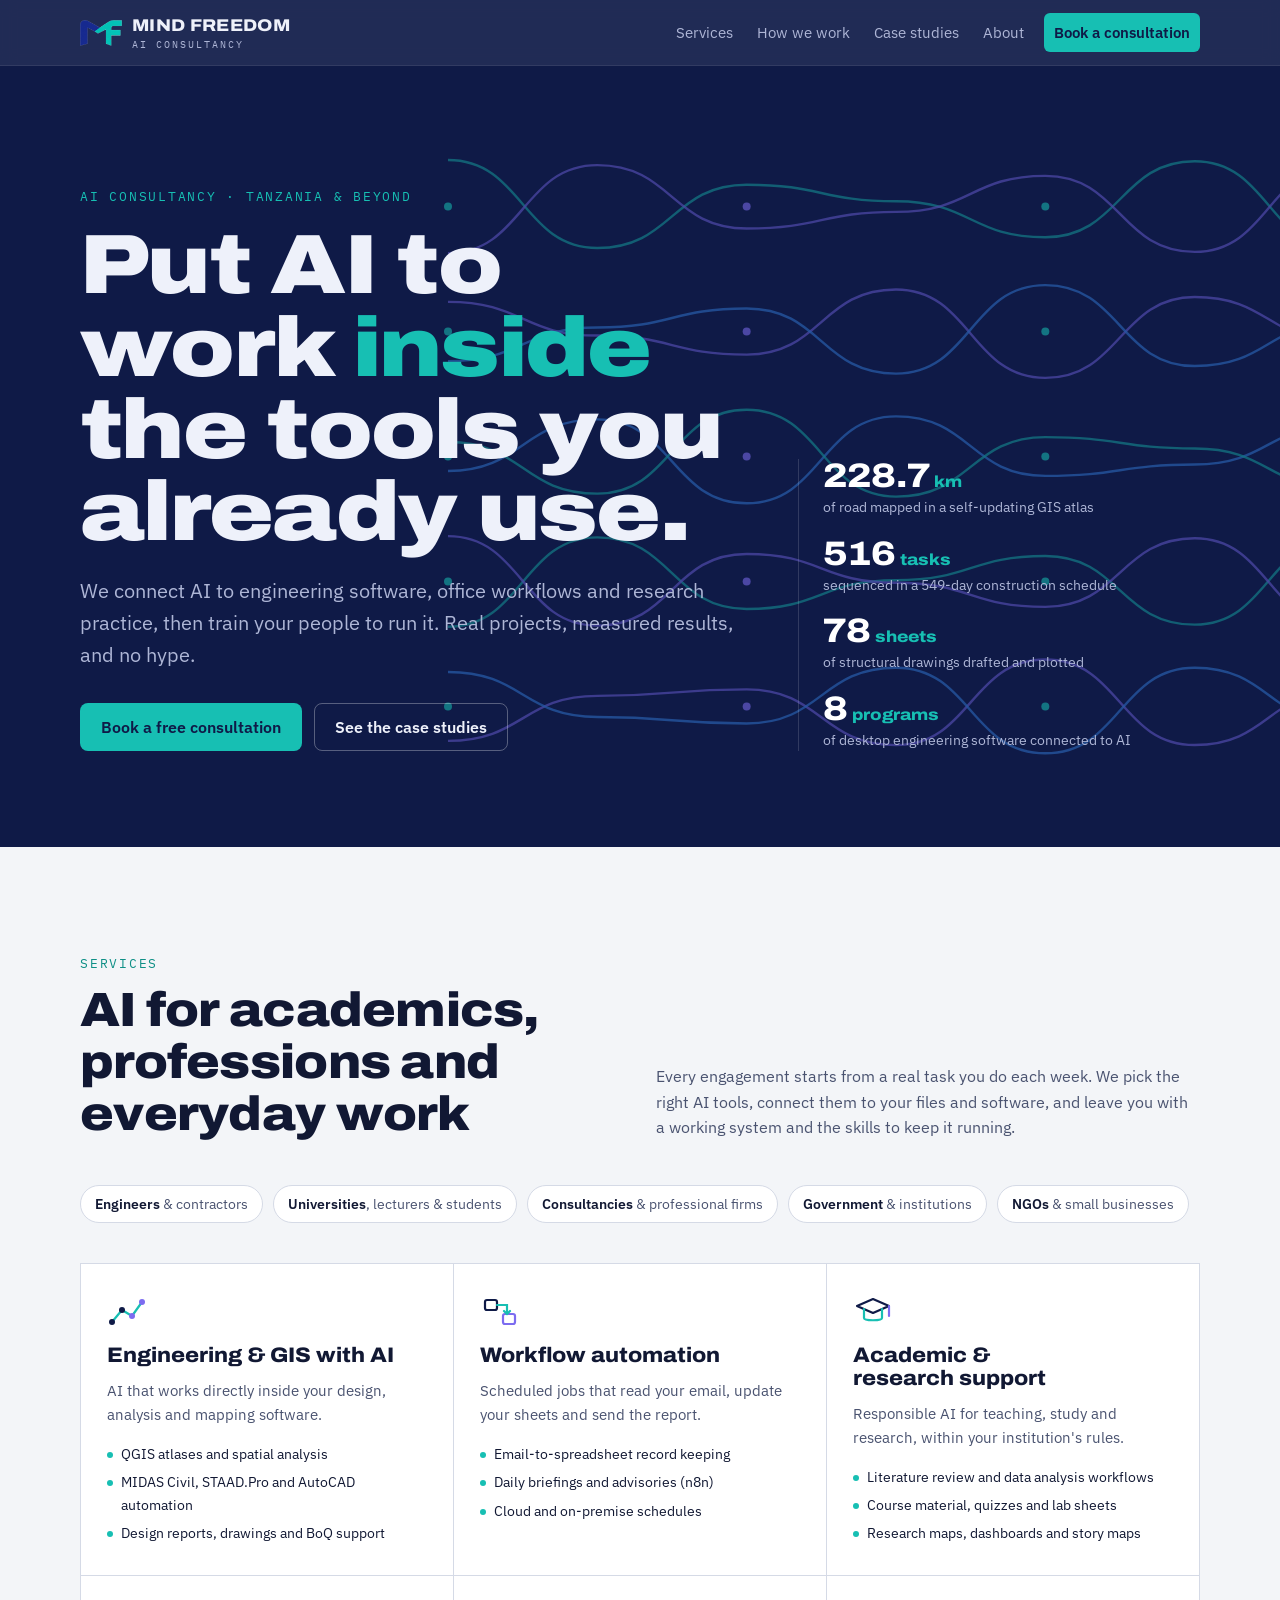
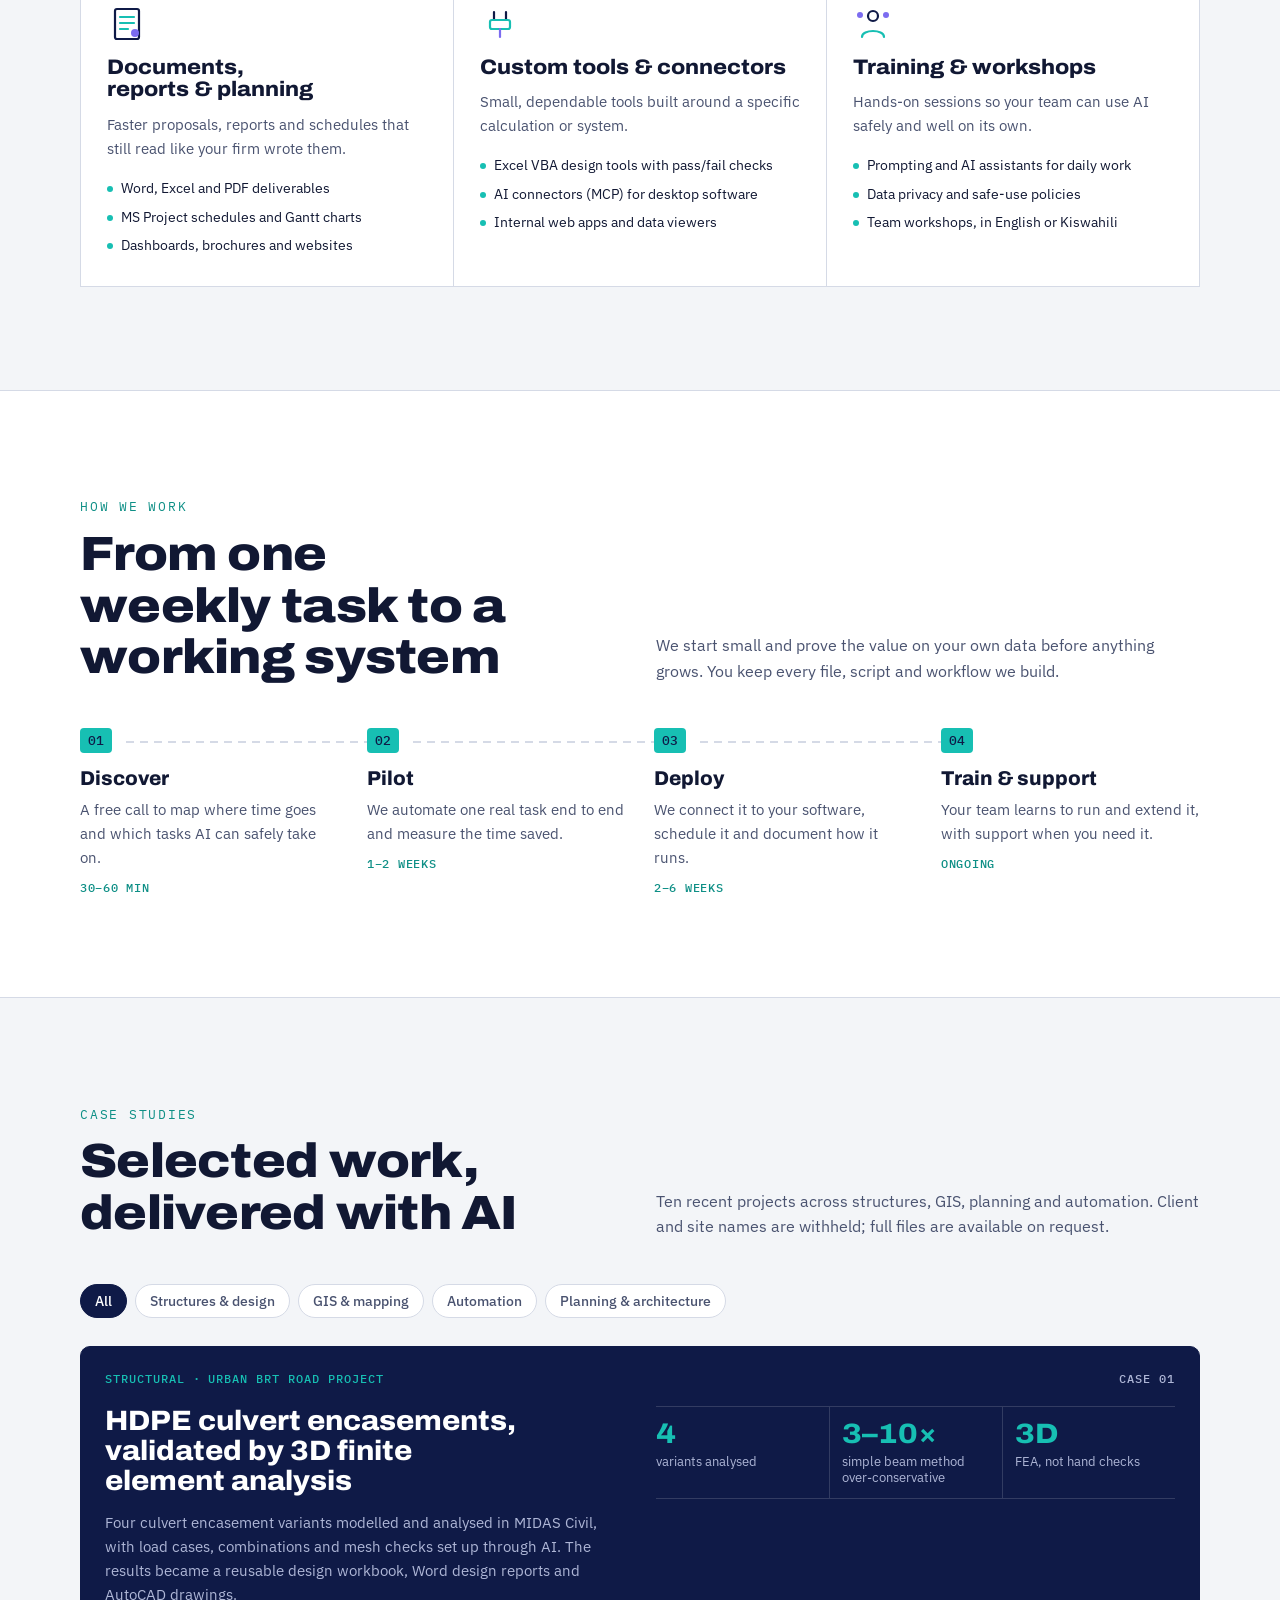
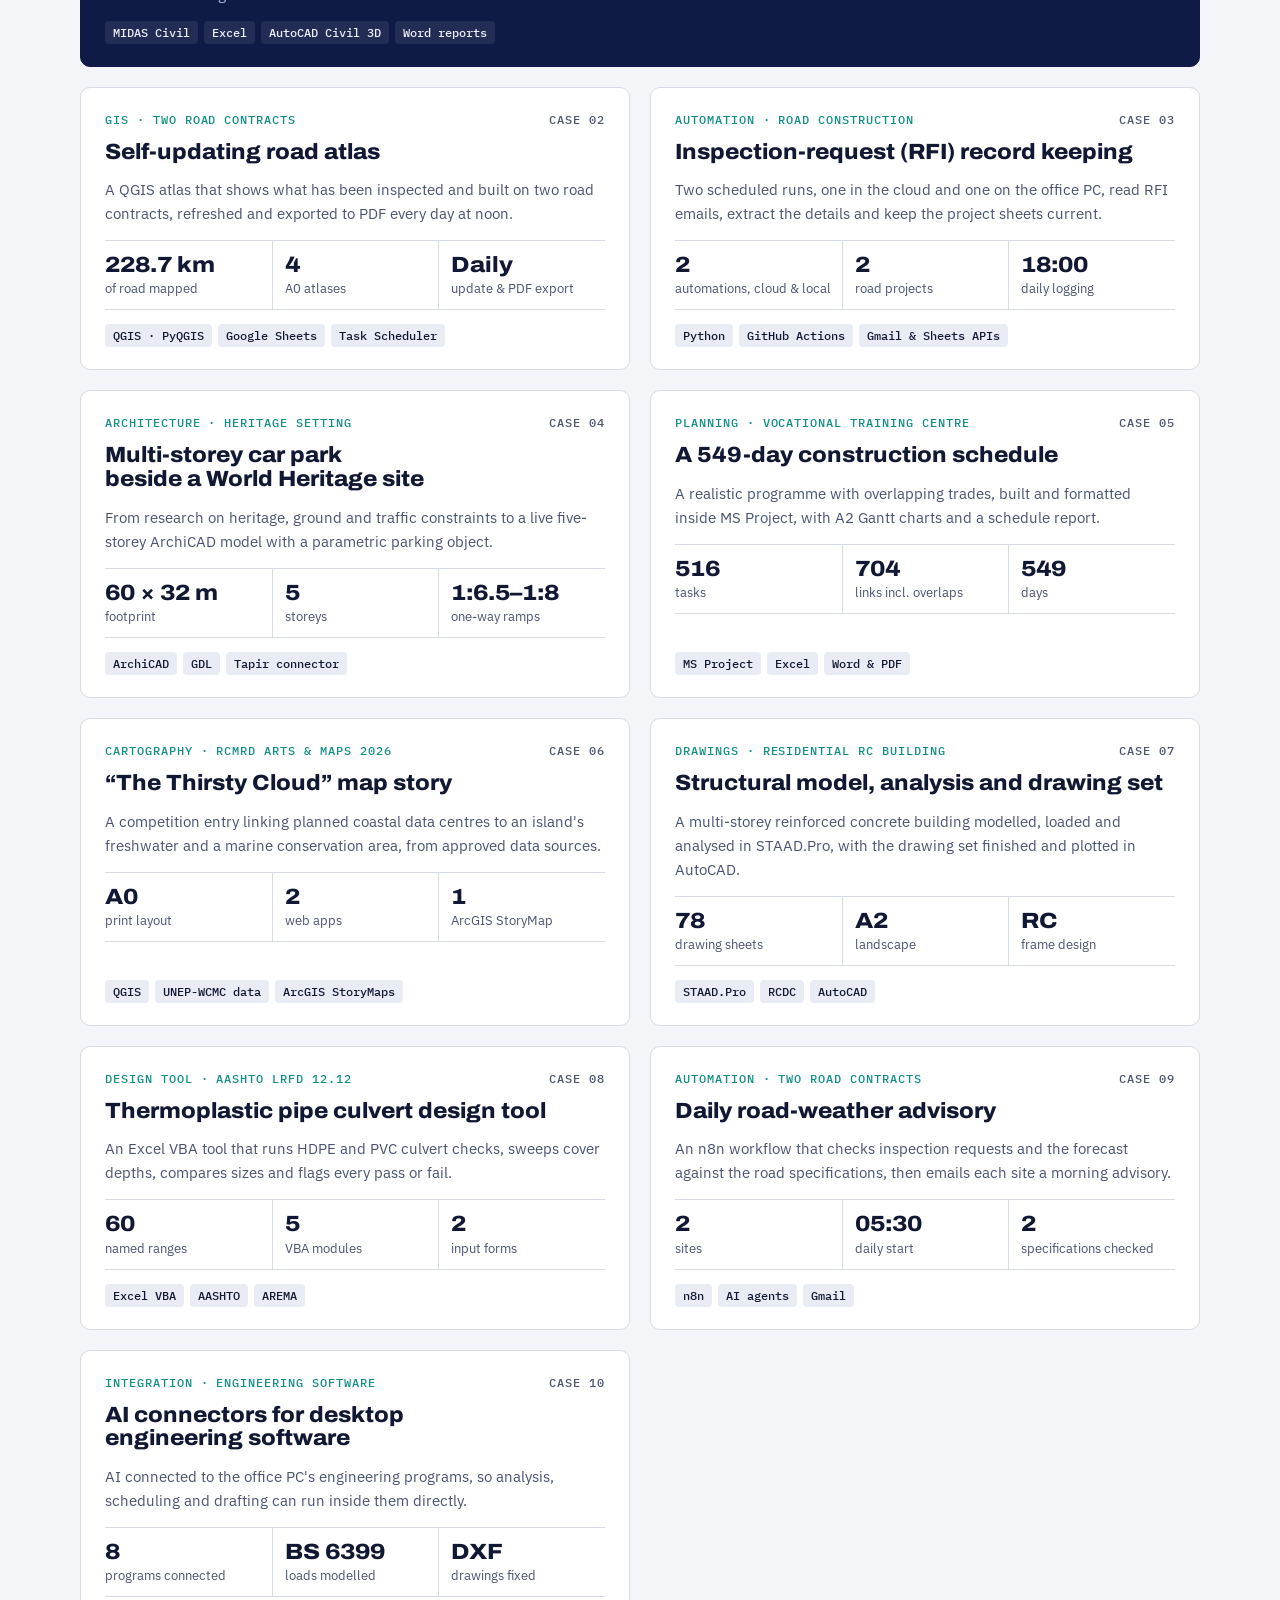
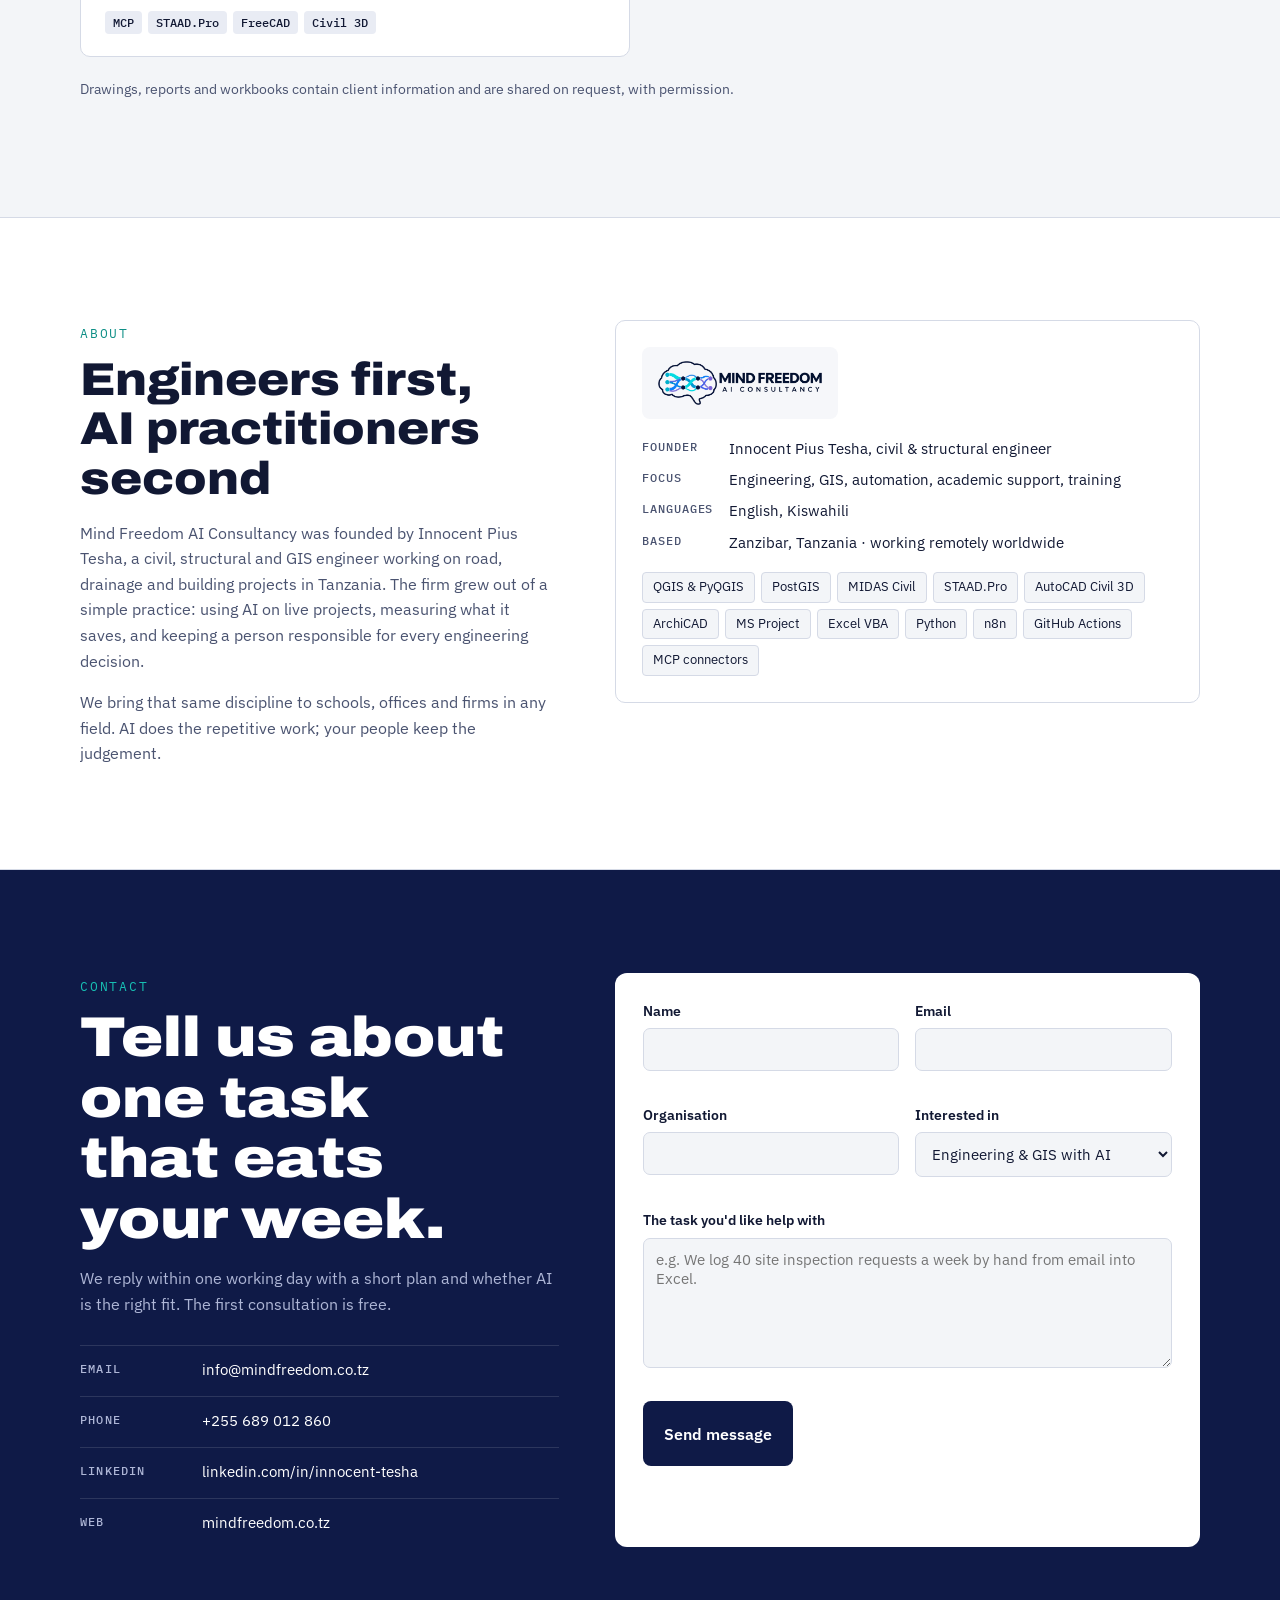
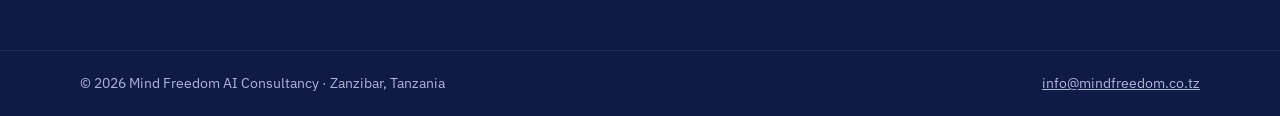
==== index.html @ fa0e1ce9 "Launch mindfreedom.co.tz website" ====
<!doctype html>
<html lang="en">
<head>
<meta charset="utf-8">
<meta name="viewport" content="width=device-width, initial-scale=1, viewport-fit=cover">
<title>Mind Freedom AI Consultancy | AI for engineering, research and everyday work</title>
<meta name="description" content="Mind Freedom AI Consultancy puts AI to work inside engineering software, office workflows and research practice, then trains your team to run it. Based in Zanzibar, Tanzania.">
<link rel="canonical" href="https://mindfreedom.co.tz/">
<meta property="og:type" content="website">
<meta property="og:title" content="Mind Freedom AI Consultancy">
<meta property="og:description" content="AI for engineering, GIS, automation, academic support and training.">
<meta property="og:url" content="https://mindfreedom.co.tz/">
<meta property="og:image" content="https://mindfreedom.co.tz/assets/mf_logo_brain.png">
<meta name="theme-color" content="#0F1A47">
<link rel="icon" type="image/png" sizes="32x32" href="assets/favicon-32.png">
<link rel="icon" type="image/png" sizes="64x64" href="assets/favicon.png">
<link rel="apple-touch-icon" href="assets/apple-touch-icon.png">
<script type="application/ld+json">{"@context":"https://schema.org","@type":"ProfessionalService","name":"Mind Freedom AI Consultancy","url":"https://mindfreedom.co.tz","email":"info@mindfreedom.co.tz","telephone":"+255689012860","logo":"https://mindfreedom.co.tz/assets/mf_logo_brain.png","address":{"@type":"PostalAddress","addressLocality":"Zanzibar","addressCountry":"TZ"},"founder":{"@type":"Person","name":"Innocent Pius Tesha"}}</script>

<link rel="preconnect" href="https://fonts.googleapis.com">
<link rel="preconnect" href="https://fonts.gstatic.com" crossorigin>
<link rel="stylesheet" href="https://fonts.googleapis.com/css2?family=Archivo:wdth,wght@100..125,500..900&family=IBM+Plex+Mono:wght@400;500&family=IBM+Plex+Sans:wght@400;500;600&display=swap">
<style>
/* Layout: navy "signal" hero band with a live node-network, then a light working page in a 12-col rhythm; case files read like engineering sheets. */
:root{
  --ink:#0F1A47;        /* logo navy */
  --teal:#17BFB3;       /* logo teal */
  --violet:#7C6CF0;     /* logo violet */
  --bg:#F3F5F8;
  --surface:#FFFFFF;
  --fg:#111833;
  --muted:#4A5370;
  --line:#D5DAE6;
  --chip:#E9ECF4;
  --accent:#0E8F86;     /* teal deep enough for text on light */
  --band:#0F1A47;       /* hero / footer band, same in both themes */
  --band-fg:#EEF1FA;
  --band-muted:#AEB6D6;
  --display:'Archivo',"Arial Narrow",system-ui,sans-serif;
  --body:'IBM Plex Sans',system-ui,-apple-system,"Segoe UI",sans-serif;
  --mono:'IBM Plex Mono',ui-monospace,Consolas,monospace;
  --maxw:1160px;
}
@media (prefers-color-scheme:dark){:root:not([data-theme="light"]){
  --bg:#0A1030;--surface:#121A42;--fg:#E8ECF8;--muted:#A3ABCB;--line:#26305E;--chip:#1B2452;--accent:#3FD6CA;--band:#060B24;color-scheme:dark}}
:root[data-theme="dark"]{--bg:#0A1030;--surface:#121A42;--fg:#E8ECF8;--muted:#A3ABCB;--line:#26305E;--chip:#1B2452;--accent:#3FD6CA;--band:#060B24;color-scheme:dark}

*{box-sizing:border-box}
html{scroll-behavior:smooth}
@media (prefers-reduced-motion:reduce){html{scroll-behavior:auto}}
body{margin:0;background:var(--bg);color:var(--fg);font:16px/1.6 var(--body);-webkit-font-smoothing:antialiased}
a{color:var(--accent)}
a:focus-visible,button:focus-visible,input:focus-visible,select:focus-visible,textarea:focus-visible{outline:3px solid var(--teal);outline-offset:2px}
h1,h2,h3{font-family:var(--display);text-wrap:balance;margin:0;line-height:1.08}
.wrap{max-width:var(--maxw);margin:0 auto;padding-left:max(20px,env(safe-area-inset-left,0px));padding-right:max(20px,env(safe-area-inset-right,0px))}
.eyebrow{font-family:var(--mono);font-size:12.5px;letter-spacing:.14em;text-transform:uppercase;color:var(--accent)}

/* header */
body::before{content:"";position:fixed;inset:0 0 auto;height:env(safe-area-inset-top,0px);z-index:10;background:var(--band)}
header.top{position:sticky;top:env(safe-area-inset-top,0px);z-index:9;background:color-mix(in srgb,var(--band) 92%,transparent);backdrop-filter:blur(8px);border-bottom:1px solid rgba(255,255,255,.08)}
.top .wrap{display:flex;align-items:center;justify-content:space-between;gap:16px;padding-block:12px}
.brand{display:flex;align-items:center;gap:10px;text-decoration:none;color:var(--band-fg)}
.brand img{height:26px;width:auto}
.brand b{font-family:var(--display);font-weight:800;font-stretch:112%;letter-spacing:.02em;font-size:17px}
.brand small{display:block;font-family:var(--mono);font-size:10px;letter-spacing:.2em;color:var(--band-muted);margin-top:-2px}
nav.menu{display:flex;gap:4px;align-items:center;flex-wrap:wrap}
nav.menu a{color:var(--band-muted);text-decoration:none;font-size:14.5px;padding:8px 10px;border-radius:6px}
nav.menu a:hover{color:#fff;background:rgba(255,255,255,.06)}
nav.menu a.cta{color:var(--ink);background:var(--teal);font-weight:600;margin-left:6px}
nav.menu a.cta:hover{background:#3FD6CA;color:var(--ink)}
.burger{display:none;background:none;border:1px solid rgba(255,255,255,.25);color:var(--band-fg);border-radius:6px;padding:7px 10px;font:500 14px var(--body);cursor:pointer}
@media (max-width:820px){
  .burger{display:block}
  nav.menu{display:none;position:absolute;left:0;right:0;top:100%;background:var(--band);flex-direction:column;align-items:stretch;padding:8px max(20px,env(safe-area-inset-right,0px)) 16px max(20px,env(safe-area-inset-left,0px));border-bottom:1px solid rgba(255,255,255,.1)}
  nav.menu.open{display:flex}
  nav.menu a.cta{margin:6px 0 0;text-align:center}
}

/* hero */
.hero{background:var(--band);color:var(--band-fg);position:relative;overflow:hidden}
.hero canvas{position:absolute;inset:0;width:100%;height:100%;opacity:.55}
.hero .wrap{position:relative;padding-block:clamp(64px,10vw,120px) clamp(56px,8vw,96px);display:grid;grid-template-columns:minmax(0,1.25fr) minmax(0,.75fr);gap:48px;align-items:end}
.hero h1{font-weight:900;font-stretch:118%;font-size:clamp(40px,6.6vw,84px);letter-spacing:-.02em;line-height:.98}
.hero h1 em{font-style:normal;color:var(--teal)}
.hero p.lead{font-size:clamp(17px,1.6vw,20px);color:var(--band-muted);max-width:56ch;margin:22px 0 0}
.hero .eyebrow{color:var(--teal);display:block;margin-bottom:18px}
.actions{display:flex;flex-wrap:wrap;gap:12px;margin-top:32px}
.btn{display:inline-flex;align-items:center;gap:8px;padding:13px 20px;border-radius:8px;font:600 15.5px var(--body);text-decoration:none;border:1.5px solid transparent;cursor:pointer}
.btn.primary{background:var(--teal);color:var(--ink)}
.btn.primary:hover{background:#3FD6CA}
.btn.ghost{color:var(--band-fg);border-color:rgba(255,255,255,.3)}
.btn.ghost:hover{border-color:var(--teal);color:#fff}
.hero aside{border-left:1px solid rgba(255,255,255,.14);padding-left:24px;display:flex;flex-direction:column;gap:18px}
.hero aside .k{font-family:var(--display);font-weight:800;font-stretch:115%;font-size:34px;color:#fff;line-height:1}
.hero aside .k span{font-size:16px;color:var(--teal);margin-left:4px}
.hero aside .l{font-size:13.5px;color:var(--band-muted);margin-top:4px}
@media (max-width:860px){.hero .wrap{grid-template-columns:1fr}.hero aside{border-left:0;padding-left:0;border-top:1px solid rgba(255,255,255,.14);padding-top:22px;display:grid;grid-template-columns:repeat(2,minmax(0,1fr))}}

/* sections */
section.block{padding-block:clamp(64px,8vw,104px)}
.sec-head{display:grid;grid-template-columns:minmax(0,1fr) minmax(0,1fr);gap:32px;align-items:end;margin-bottom:44px}
.sec-head h2{font-weight:850;font-stretch:110%;font-size:clamp(30px,4vw,48px);letter-spacing:-.015em;margin-top:10px}
.sec-head p{margin:0;color:var(--muted);max-width:58ch}
@media (max-width:760px){.sec-head{grid-template-columns:1fr;gap:14px}}

/* audiences */
.aud{display:flex;flex-wrap:wrap;gap:10px;margin:0 0 40px;padding:0;list-style:none}
.aud li{font-size:14px;padding:7px 14px;border:1px solid var(--line);border-radius:999px;background:var(--surface);color:var(--muted)}
.aud li b{color:var(--fg);font-weight:600}

/* services */
.svc{display:grid;grid-template-columns:repeat(3,minmax(0,1fr));gap:1px;background:var(--line);border:1px solid var(--line)}
.svc article{background:var(--surface);padding:28px 26px 30px;display:flex;flex-direction:column;gap:12px}
.svc .ic{width:40px;height:40px}
.svc h3{font-size:21px;font-weight:800;font-stretch:108%}
.svc p{margin:0;color:var(--muted);font-size:15px}
.svc ul{margin:4px 0 0;padding:0;list-style:none;display:flex;flex-direction:column;gap:6px;font-size:14px}
.svc li{display:flex;gap:8px}
.svc li::before{content:"";flex:0 0 6px;height:6px;margin-top:9px;border-radius:50%;background:var(--teal)}
@media (max-width:960px){.svc{grid-template-columns:repeat(2,minmax(0,1fr))}}
@media (max-width:620px){.svc{grid-template-columns:1fr}}

/* process */
.proc{background:var(--surface);border-block:1px solid var(--line)}
.steps{display:grid;grid-template-columns:repeat(4,minmax(0,1fr));gap:28px;counter-reset:s;position:relative}
.steps li{list-style:none;position:relative;padding-top:40px}
.steps li::before{counter-increment:s;content:"0" counter(s);position:absolute;top:0;left:0;font:500 13px var(--mono);color:var(--ink);background:var(--teal);padding:4px 8px;border-radius:4px}
.steps li::after{content:"";position:absolute;top:13px;left:46px;right:-28px;height:2px;background:repeating-linear-gradient(90deg,var(--line) 0 8px,transparent 8px 14px)}
.steps li:last-child::after{display:none}
.steps h3{font-size:20px;font-weight:800;margin-bottom:8px}
.steps p{margin:0;color:var(--muted);font-size:15px}
.steps .t{display:block;font:500 12px var(--mono);color:var(--accent);margin-top:10px;letter-spacing:.06em}
.steps{padding:0;margin:0}
@media (max-width:860px){.steps{grid-template-columns:repeat(2,minmax(0,1fr))}.steps li::after{display:none}}
@media (max-width:520px){.steps{grid-template-columns:1fr}}

/* work */
.filters{display:flex;flex-wrap:wrap;gap:8px;margin-bottom:28px}
.filters button{font:500 13.5px var(--body);padding:7px 14px;border-radius:999px;border:1px solid var(--line);background:var(--surface);color:var(--muted);cursor:pointer}
.filters button[aria-pressed="true"]{background:var(--ink);border-color:var(--ink);color:#fff}
:root[data-theme="dark"] .filters button[aria-pressed="true"]{background:var(--teal);color:var(--ink);border-color:var(--teal)}
@media (prefers-color-scheme:dark){:root:not([data-theme="light"]) .filters button[aria-pressed="true"]{background:var(--teal);color:var(--ink);border-color:var(--teal)}}
.cases{display:grid;grid-template-columns:repeat(2,minmax(0,1fr));gap:20px}
.case{background:var(--surface);border:1px solid var(--line);border-radius:10px;padding:24px 24px 22px;display:flex;flex-direction:column;gap:14px;min-width:0}
.case .meta{display:flex;justify-content:space-between;gap:10px;font:500 12px var(--mono);letter-spacing:.08em;text-transform:uppercase;color:var(--muted)}
.case .meta .cat{color:var(--accent)}
.case h3{font-size:22px;font-weight:800;font-stretch:106%}
.case p{margin:0;color:var(--muted);font-size:15px}
.figs{display:grid;grid-template-columns:repeat(3,minmax(0,1fr));border-top:1px solid var(--line);border-bottom:1px solid var(--line)}
.figs div{padding:12px 10px 12px 0;min-width:0}
.figs div+div{padding-left:12px;border-left:1px solid var(--line)}
.figs b{display:block;font-family:var(--display);font-weight:800;font-stretch:112%;font-size:22px;color:var(--fg);line-height:1.1;font-variant-numeric:tabular-nums}
.figs span{font-size:12.5px;color:var(--muted);line-height:1.35;display:block;margin-top:3px}
.tools{display:flex;flex-wrap:wrap;gap:6px;margin-top:auto}
.tools span{font:500 12px var(--mono);padding:4px 8px;background:var(--chip);border-radius:4px;color:var(--fg)}
.case.feature{grid-column:1/-1;display:grid;grid-template-columns:minmax(0,1fr) minmax(0,1fr);gap:20px 32px;background:var(--ink);border-color:var(--ink);color:var(--band-fg)}
.case.feature h3{color:#fff;font-size:28px}
.case.feature p{color:var(--band-muted)}
.case.feature .meta{grid-column:1/-1;color:var(--band-muted)}
.case.feature .meta .cat{color:var(--teal)}
.case.feature .figs{border-color:rgba(255,255,255,.15);align-self:start}
.case.feature .figs div+div{border-color:rgba(255,255,255,.15)}
.case.feature .figs b{color:var(--teal);font-size:28px}
.case.feature .figs span{color:var(--band-muted)}
.case.feature .tools span{background:rgba(255,255,255,.08);color:var(--band-fg)}
.case.feature .left{display:flex;flex-direction:column;gap:14px;min-width:0}
.case.feature .right{display:flex;flex-direction:column;gap:16px;min-width:0}
@media (max-width:820px){.cases{grid-template-columns:1fr}.case.feature{grid-template-columns:1fr}}
.note{font-size:13.5px;color:var(--muted);margin-top:22px}

/* about */
.about{display:grid;grid-template-columns:minmax(0,.9fr) minmax(0,1.1fr);gap:56px;align-items:start}
.about h2{font-weight:850;font-stretch:110%;font-size:clamp(30px,4vw,46px);margin-top:10px}
.about p{color:var(--muted);margin:16px 0 0;max-width:62ch}
.card-id{background:var(--surface);border:1px solid var(--line);border-radius:10px;padding:26px;display:flex;flex-direction:column;gap:18px}
.card-id .logo{background:#F6F7FA;border-radius:8px;padding:14px 16px;align-self:flex-start}
.card-id .logo img{height:44px;width:auto;display:block}
.card-id dl{margin:0;display:grid;grid-template-columns:auto minmax(0,1fr);gap:8px 16px;font-size:14.5px}
.card-id dt{font:500 12px var(--mono);letter-spacing:.08em;text-transform:uppercase;color:var(--muted);padding-top:2px}
.card-id dd{margin:0}
.kit{display:flex;flex-wrap:wrap;gap:6px}
.kit span{font-size:13px;border:1px solid var(--line);padding:4px 10px;border-radius:4px;background:var(--bg)}
@media (max-width:860px){.about{grid-template-columns:1fr;gap:32px}}

/* contact */
.contact{background:var(--band);color:var(--band-fg)}
.contact .grid{display:grid;grid-template-columns:minmax(0,.9fr) minmax(0,1.1fr);gap:56px}
.contact h2{font-weight:900;font-stretch:115%;font-size:clamp(32px,4.6vw,56px);color:#fff;margin-top:10px}
.contact .eyebrow{color:var(--teal)}
.contact p{color:var(--band-muted);max-width:52ch}
.lines{display:flex;flex-direction:column;gap:2px;margin-top:28px}
.lines div{display:grid;grid-template-columns:110px minmax(0,1fr);gap:12px;padding:12px 0;border-top:1px solid rgba(255,255,255,.12);font-size:15px}
.lines span{font:500 12px var(--mono);letter-spacing:.1em;text-transform:uppercase;color:var(--band-muted);padding-top:3px}
.lines a{color:#fff;text-decoration:none;word-break:break-word}
.lines a:hover{color:var(--teal)}
form{background:var(--surface);color:var(--fg);border-radius:12px;padding:28px;display:grid;grid-template-columns:repeat(2,minmax(0,1fr));gap:16px}
form .full{grid-column:1/-1}
label{display:flex;flex-direction:column;gap:6px;font-size:13.5px;font-weight:600}
input,select,textarea{font:400 15px var(--body);padding:11px 12px;border-radius:7px;border:1px solid var(--line);background:var(--bg);color:var(--fg);width:100%}
textarea{min-height:130px;resize:vertical}
.hp{position:absolute;left:-9999px}
form .btn{justify-self:start;background:var(--ink);color:#fff}
:root[data-theme="dark"] form .btn{background:var(--teal);color:var(--ink)}
@media (prefers-color-scheme:dark){:root:not([data-theme="light"]) form .btn{background:var(--teal);color:var(--ink)}}
.status{font-size:14px;margin:0;min-height:1.4em}
.status.ok{color:var(--accent)}
.status.err{color:#C2410C}
@media (max-width:860px){.contact .grid{grid-template-columns:1fr;gap:36px}form{grid-template-columns:1fr}}

footer{background:var(--band);color:var(--band-muted);border-top:1px solid rgba(255,255,255,.08);font-size:13.5px}
footer .wrap{display:flex;flex-wrap:wrap;justify-content:space-between;gap:12px;padding-block:22px}
footer a{color:var(--band-muted)}
</style>

</head>
<body>
<header class="top">
  <div class="wrap">
    <a class="brand" href="#top" aria-label="Mind Freedom AI Consultancy, home">
      <img src="assets/mf_mark.png" alt="" width="42" height="26">
      <span><b>MIND FREEDOM</b><small>AI CONSULTANCY</small></span>
    </a>
    <button class="burger" id="burger" aria-expanded="false" aria-controls="menu">Menu</button>
    <nav class="menu" id="menu" aria-label="Main">
      <a href="#services">Services</a>
      <a href="#process">How we work</a>
      <a href="#work">Case studies</a>
      <a href="#about">About</a>
      <a class="cta" href="#contact">Book a consultation</a>
    </nav>
  </div>
</header>

<main id="top">
  <section class="hero">
    <canvas id="net" aria-hidden="true"></canvas>
    <div class="wrap">
      <div>
        <span class="eyebrow">AI consultancy · Tanzania &amp; beyond</span>
        <h1>Put AI to work <em>inside</em> the tools you already use.</h1>
        <p class="lead">We connect AI to engineering software, office workflows and research practice, then train your people to run it. Real projects, measured results, and no hype.</p>
        <div class="actions">
          <a class="btn primary" href="#contact">Book a free consultation</a>
          <a class="btn ghost" href="#work">See the case studies</a>
        </div>
      </div>
      <aside aria-label="Delivered so far">
        <div><div class="k">228.7<span>km</span></div><div class="l">of road mapped in a self-updating GIS atlas</div></div>
        <div><div class="k">516<span>tasks</span></div><div class="l">sequenced in a 549-day construction schedule</div></div>
        <div><div class="k">78<span>sheets</span></div><div class="l">of structural drawings drafted and plotted</div></div>
        <div><div class="k">8<span>programs</span></div><div class="l">of desktop engineering software connected to AI</div></div>
      </aside>
    </div>
  </section>

  <section class="block" id="services">
    <div class="wrap">
      <div class="sec-head">
        <div><span class="eyebrow">Services</span><h2>AI for academics, professions and everyday work</h2></div>
        <p>Every engagement starts from a real task you do each week. We pick the right AI tools, connect them to your files and software, and leave you with a working system and the skills to keep it running.</p>
      </div>
      <ul class="aud" aria-label="Who we work with">
        <li><b>Engineers</b> &amp; contractors</li>
        <li><b>Universities</b>, lecturers &amp; students</li>
        <li><b>Consultancies</b> &amp; professional firms</li>
        <li><b>Government</b> &amp; institutions</li>
        <li><b>NGOs</b> &amp; small businesses</li>
      </ul>
      <div class="svc">
        <article>
          <svg class="ic" viewBox="0 0 40 40" fill="none" stroke-width="2.2" stroke-linecap="round" aria-hidden="true"><path d="M5 30 L15 18 L25 24 L35 10" stroke="var(--teal)"/><circle cx="5" cy="30" r="3" fill="var(--ink)" stroke="none"/><circle cx="15" cy="18" r="3" fill="var(--ink)" stroke="none"/><circle cx="25" cy="24" r="3" fill="var(--violet)" stroke="none"/><circle cx="35" cy="10" r="3" fill="var(--violet)" stroke="none"/></svg>
          <h3>Engineering &amp; GIS with AI</h3>
          <p>AI that works directly inside your design, analysis and mapping software.</p>
          <ul><li>QGIS atlases and spatial analysis</li><li>MIDAS Civil, STAAD.Pro and AutoCAD automation</li><li>Design reports, drawings and BoQ support</li></ul>
        </article>
        <article>
          <svg class="ic" viewBox="0 0 40 40" fill="none" stroke-width="2.2" stroke-linecap="round" aria-hidden="true"><rect x="5" y="8" width="12" height="10" rx="2" stroke="var(--ink)"/><rect x="23" y="22" width="12" height="10" rx="2" stroke="var(--violet)"/><path d="M17 13 H27 V22" stroke="var(--teal)"/><path d="M24 19 l3 3 3-3" stroke="var(--teal)"/></svg>
          <h3>Workflow automation</h3>
          <p>Scheduled jobs that read your email, update your sheets and send the report.</p>
          <ul><li>Email-to-spreadsheet record keeping</li><li>Daily briefings and advisories (n8n)</li><li>Cloud and on-premise schedules</li></ul>
        </article>
        <article>
          <svg class="ic" viewBox="0 0 40 40" fill="none" stroke-width="2.2" stroke-linecap="round" stroke-linejoin="round" aria-hidden="true"><path d="M4 14 L20 7 L36 14 L20 21 Z" stroke="var(--ink)"/><path d="M11 17 V26 C11 29 29 29 29 26 V17" stroke="var(--teal)"/><path d="M36 14 V24" stroke="var(--violet)"/></svg>
          <h3>Academic &amp; research support</h3>
          <p>Responsible AI for teaching, study and research, within your institution's rules.</p>
          <ul><li>Literature review and data analysis workflows</li><li>Course material, quizzes and lab sheets</li><li>Research maps, dashboards and story maps</li></ul>
        </article>
        <article>
          <svg class="ic" viewBox="0 0 40 40" fill="none" stroke-width="2.2" stroke-linecap="round" aria-hidden="true"><rect x="8" y="5" width="24" height="30" rx="2" stroke="var(--ink)"/><path d="M13 13 H27 M13 19 H27 M13 25 H21" stroke="var(--teal)"/><circle cx="28" cy="29" r="4" fill="var(--violet)" stroke="none"/></svg>
          <h3>Documents, reports &amp; planning</h3>
          <p>Faster proposals, reports and schedules that still read like your firm wrote them.</p>
          <ul><li>Word, Excel and PDF deliverables</li><li>MS Project schedules and Gantt charts</li><li>Dashboards, brochures and websites</li></ul>
        </article>
        <article>
          <svg class="ic" viewBox="0 0 40 40" fill="none" stroke-width="2.2" stroke-linecap="round" aria-hidden="true"><path d="M14 8 V16 M26 8 V16" stroke="var(--ink)"/><rect x="10" y="16" width="20" height="9" rx="2" stroke="var(--teal)"/><path d="M20 25 V33" stroke="var(--violet)"/></svg>
          <h3>Custom tools &amp; connectors</h3>
          <p>Small, dependable tools built around a specific calculation or system.</p>
          <ul><li>Excel VBA design tools with pass/fail checks</li><li>AI connectors (MCP) for desktop software</li><li>Internal web apps and data viewers</li></ul>
        </article>
        <article>
          <svg class="ic" viewBox="0 0 40 40" fill="none" stroke-width="2.2" stroke-linecap="round" aria-hidden="true"><circle cx="20" cy="12" r="5" stroke="var(--ink)"/><path d="M9 33 C9 25 31 25 31 33" stroke="var(--teal)"/><circle cx="33" cy="11" r="3" fill="var(--violet)" stroke="none"/><circle cx="7" cy="11" r="3" fill="var(--violet)" stroke="none"/></svg>
          <h3>Training &amp; workshops</h3>
          <p>Hands-on sessions so your team can use AI safely and well on its own.</p>
          <ul><li>Prompting and AI assistants for daily work</li><li>Data privacy and safe-use policies</li><li>Team workshops, in English or Kiswahili</li></ul>
        </article>
      </div>
    </div>
  </section>

  <section class="block proc" id="process">
    <div class="wrap">
      <div class="sec-head">
        <div><span class="eyebrow">How we work</span><h2>From one weekly task to a working system</h2></div>
        <p>We start small and prove the value on your own data before anything grows. You keep every file, script and workflow we build.</p>
      </div>
      <ol class="steps">
        <li><h3>Discover</h3><p>A free call to map where time goes and which tasks AI can safely take on.</p><span class="t">30–60 MIN</span></li>
        <li><h3>Pilot</h3><p>We automate one real task end to end and measure the time saved.</p><span class="t">1–2 WEEKS</span></li>
        <li><h3>Deploy</h3><p>We connect it to your software, schedule it and document how it runs.</p><span class="t">2–6 WEEKS</span></li>
        <li><h3>Train &amp; support</h3><p>Your team learns to run and extend it, with support when you need it.</p><span class="t">ONGOING</span></li>
      </ol>
    </div>
  </section>

  <section class="block" id="work">
    <div class="wrap">
      <div class="sec-head">
        <div><span class="eyebrow">Case studies</span><h2>Selected work, delivered with AI</h2></div>
        <p>Ten recent projects across structures, GIS, planning and automation. Client and site names are withheld; full files are available on request.</p>
      </div>
      <div class="filters" role="group" aria-label="Filter case studies">
        <button type="button" data-f="all" aria-pressed="true">All</button>
        <button type="button" data-f="eng" aria-pressed="false">Structures &amp; design</button>
        <button type="button" data-f="gis" aria-pressed="false">GIS &amp; mapping</button>
        <button type="button" data-f="auto" aria-pressed="false">Automation</button>
        <button type="button" data-f="plan" aria-pressed="false">Planning &amp; architecture</button>
      </div>
      <div class="cases" id="cases">
        <article class="case feature" data-f="eng">
          <div class="meta"><span class="cat">Structural · Urban BRT road project</span><span>Case 01</span></div>
          <div class="left">
            <h3>HDPE culvert encasements, validated by 3D finite element analysis</h3>
            <p>Four culvert encasement variants modelled and analysed in MIDAS Civil, with load cases, combinations and mesh checks set up through AI. The results became a reusable design workbook, Word design reports and AutoCAD drawings.</p>
            <div class="tools"><span>MIDAS Civil</span><span>Excel</span><span>AutoCAD Civil 3D</span><span>Word reports</span></div>
          </div>
          <div class="right">
            <div class="figs"><div><b>4</b><span>variants analysed</span></div><div><b>3–10×</b><span>simple beam method over-conservative</span></div><div><b>3D</b><span>FEA, not hand checks</span></div></div>
          </div>
        </article>
        <article class="case" data-f="gis">
          <div class="meta"><span class="cat">GIS · Two road contracts</span><span>Case 02</span></div>
          <h3>Self-updating road atlas</h3>
          <p>A QGIS atlas that shows what has been inspected and built on two road contracts, refreshed and exported to PDF every day at noon.</p>
          <div class="figs"><div><b>228.7 km</b><span>of road mapped</span></div><div><b>4</b><span>A0 atlases</span></div><div><b>Daily</b><span>update &amp; PDF export</span></div></div>
          <div class="tools"><span>QGIS · PyQGIS</span><span>Google Sheets</span><span>Task Scheduler</span></div>
        </article>
        <article class="case" data-f="auto">
          <div class="meta"><span class="cat">Automation · Road construction</span><span>Case 03</span></div>
          <h3>Inspection-request (RFI) record keeping</h3>
          <p>Two scheduled runs, one in the cloud and one on the office PC, read RFI emails, extract the details and keep the project sheets current.</p>
          <div class="figs"><div><b>2</b><span>automations, cloud &amp; local</span></div><div><b>2</b><span>road projects</span></div><div><b>18:00</b><span>daily logging</span></div></div>
          <div class="tools"><span>Python</span><span>GitHub Actions</span><span>Gmail &amp; Sheets APIs</span></div>
        </article>
        <article class="case" data-f="plan">
          <div class="meta"><span class="cat">Architecture · Heritage setting</span><span>Case 04</span></div>
          <h3>Multi-storey car park beside a World Heritage site</h3>
          <p>From research on heritage, ground and traffic constraints to a live five-storey ArchiCAD model with a parametric parking object.</p>
          <div class="figs"><div><b>60 × 32 m</b><span>footprint</span></div><div><b>5</b><span>storeys</span></div><div><b>1:6.5–1:8</b><span>one-way ramps</span></div></div>
          <div class="tools"><span>ArchiCAD</span><span>GDL</span><span>Tapir connector</span></div>
        </article>
        <article class="case" data-f="plan">
          <div class="meta"><span class="cat">Planning · Vocational Training Centre</span><span>Case 05</span></div>
          <h3>A 549-day construction schedule</h3>
          <p>A realistic programme with overlapping trades, built and formatted inside MS Project, with A2 Gantt charts and a schedule report.</p>
          <div class="figs"><div><b>516</b><span>tasks</span></div><div><b>704</b><span>links incl. overlaps</span></div><div><b>549</b><span>days</span></div></div>
          <div class="tools"><span>MS Project</span><span>Excel</span><span>Word &amp; PDF</span></div>
        </article>
        <article class="case" data-f="gis">
          <div class="meta"><span class="cat">Cartography · RCMRD Arts &amp; Maps 2026</span><span>Case 06</span></div>
          <h3>“The Thirsty Cloud” map story</h3>
          <p>A competition entry linking planned coastal data centres to an island's freshwater and a marine conservation area, from approved data sources.</p>
          <div class="figs"><div><b>A0</b><span>print layout</span></div><div><b>2</b><span>web apps</span></div><div><b>1</b><span>ArcGIS StoryMap</span></div></div>
          <div class="tools"><span>QGIS</span><span>UNEP-WCMC data</span><span>ArcGIS StoryMaps</span></div>
        </article>
        <article class="case" data-f="eng">
          <div class="meta"><span class="cat">Drawings · Residential RC building</span><span>Case 07</span></div>
          <h3>Structural model, analysis and drawing set</h3>
          <p>A multi-storey reinforced concrete building modelled, loaded and analysed in STAAD.Pro, with the drawing set finished and plotted in AutoCAD.</p>
          <div class="figs"><div><b>78</b><span>drawing sheets</span></div><div><b>A2</b><span>landscape</span></div><div><b>RC</b><span>frame design</span></div></div>
          <div class="tools"><span>STAAD.Pro</span><span>RCDC</span><span>AutoCAD</span></div>
        </article>
        <article class="case" data-f="eng">
          <div class="meta"><span class="cat">Design tool · AASHTO LRFD 12.12</span><span>Case 08</span></div>
          <h3>Thermoplastic pipe culvert design tool</h3>
          <p>An Excel VBA tool that runs HDPE and PVC culvert checks, sweeps cover depths, compares sizes and flags every pass or fail.</p>
          <div class="figs"><div><b>60</b><span>named ranges</span></div><div><b>5</b><span>VBA modules</span></div><div><b>2</b><span>input forms</span></div></div>
          <div class="tools"><span>Excel VBA</span><span>AASHTO</span><span>AREMA</span></div>
        </article>
        <article class="case" data-f="auto">
          <div class="meta"><span class="cat">Automation · Two road contracts</span><span>Case 09</span></div>
          <h3>Daily road-weather advisory</h3>
          <p>An n8n workflow that checks inspection requests and the forecast against the road specifications, then emails each site a morning advisory.</p>
          <div class="figs"><div><b>2</b><span>sites</span></div><div><b>05:30</b><span>daily start</span></div><div><b>2</b><span>specifications checked</span></div></div>
          <div class="tools"><span>n8n</span><span>AI agents</span><span>Gmail</span></div>
        </article>
        <article class="case" data-f="auto eng">
          <div class="meta"><span class="cat">Integration · Engineering software</span><span>Case 10</span></div>
          <h3>AI connectors for desktop engineering software</h3>
          <p>AI connected to the office PC's engineering programs, so analysis, scheduling and drafting can run inside them directly.</p>
          <div class="figs"><div><b>8</b><span>programs connected</span></div><div><b>BS 6399</b><span>loads modelled</span></div><div><b>DXF</b><span>drawings fixed</span></div></div>
          <div class="tools"><span>MCP</span><span>STAAD.Pro</span><span>FreeCAD</span><span>Civil 3D</span></div>
        </article>
      </div>
      <p class="note">Drawings, reports and workbooks contain client information and are shared on request, with permission.</p>
    </div>
  </section>

  <section class="block proc" id="about">
    <div class="wrap about">
      <div>
        <span class="eyebrow">About</span>
        <h2>Engineers first, AI practitioners second</h2>
        <p>Mind Freedom AI Consultancy was founded by Innocent Pius Tesha, a civil, structural and GIS engineer working on road, drainage and building projects in Tanzania. The firm grew out of a simple practice: using AI on live projects, measuring what it saves, and keeping a person responsible for every engineering decision.</p>
        <p>We bring that same discipline to schools, offices and firms in any field. AI does the repetitive work; your people keep the judgement.</p>
      </div>
      <div class="card-id">
        <div class="logo"><img src="assets/mf_logo_brain.png" alt="Mind Freedom AI Consultancy" width="600" height="161"></div>
        <dl>
          <dt>Founder</dt><dd>Innocent Pius Tesha, civil &amp; structural engineer</dd>
          <dt>Focus</dt><dd>Engineering, GIS, automation, academic support, training</dd>
          <dt>Languages</dt><dd>English, Kiswahili</dd>
          <dt>Based</dt><dd>Zanzibar, Tanzania · working remotely worldwide</dd>
        </dl>
        <div class="kit" aria-label="Toolkit">
          <span>QGIS &amp; PyQGIS</span><span>PostGIS</span><span>MIDAS Civil</span><span>STAAD.Pro</span><span>AutoCAD Civil 3D</span><span>ArchiCAD</span><span>MS Project</span><span>Excel VBA</span><span>Python</span><span>n8n</span><span>GitHub Actions</span><span>MCP connectors</span>
        </div>
      </div>
    </div>
  </section>

  <section class="block contact" id="contact">
    <div class="wrap grid">
      <div>
        <span class="eyebrow">Contact</span>
        <h2>Tell us about one task that eats your week.</h2>
        <p>We reply within one working day with a short plan and whether AI is the right fit. The first consultation is free.</p>
        <div class="lines">
          <div><span>Email</span><a href="mailto:info@mindfreedom.co.tz">info@mindfreedom.co.tz</a></div>
          <div><span>Phone</span><a href="tel:+255689012860">+255 689 012 860</a></div>
          <div><span>LinkedIn</span><a href="https://www.linkedin.com/in/innocent-tesha/" target="_blank" rel="noopener">linkedin.com/in/innocent-tesha</a></div>
          <div><span>Web</span><a href="https://mindfreedom.co.tz">mindfreedom.co.tz</a></div>
        </div>
      </div>
      <form id="cform" novalidate>
        <label>Name<input id="f-name" name="name" autocomplete="name" required></label>
        <label>Email<input id="f-email" name="email" type="email" autocomplete="email" required></label>
        <label>Organisation<input id="f-org" name="org" autocomplete="organization"></label>
        <label>Interested in
          <select id="f-topic" name="topic">
            <option>Engineering &amp; GIS with AI</option>
            <option>Workflow automation</option>
            <option>Academic &amp; research support</option>
            <option>Documents, reports &amp; planning</option>
            <option>Custom tools &amp; connectors</option>
            <option>Training &amp; workshops</option>
            <option>Something else</option>
          </select>
        </label>
        <label class="full">The task you'd like help with<textarea id="f-msg" name="message" required placeholder="e.g. We log 40 site inspection requests a week by hand from email into Excel."></textarea></label>
        <input class="hp" id="f-web" name="website" tabindex="-1" autocomplete="off" aria-hidden="true">
        <button class="btn full" type="submit" id="f-send">Send message</button>
        <p class="status full" id="f-status" role="status"></p>
      </form>
    </div>
  </section>
</main>

<footer>
  <div class="wrap">
    <span>© <span id="yr">2026</span> Mind Freedom AI Consultancy · Zanzibar, Tanzania</span>
    <span><a href="mailto:info@mindfreedom.co.tz">info@mindfreedom.co.tz</a></span>
  </div>
</footer>

<script>
(function(){
  var b=document.getElementById('burger'),m=document.getElementById('menu');
  b.addEventListener('click',function(){var o=m.classList.toggle('open');b.setAttribute('aria-expanded',o)});
  m.addEventListener('click',function(e){if(e.target.tagName==='A'){m.classList.remove('open');b.setAttribute('aria-expanded','false')}});
  document.getElementById('yr').textContent=new Date().getFullYear();

  // case filters
  var btns=document.querySelectorAll('.filters button'),cases=document.querySelectorAll('#cases .case');
  btns.forEach(function(x){x.addEventListener('click',function(){
    var f=x.dataset.f;btns.forEach(function(y){y.setAttribute('aria-pressed',y===x)});
    cases.forEach(function(c){c.hidden=!(f==='all'||c.dataset.f.split(' ').indexOf(f)>-1)});
  })});

  // contact form
  var form=document.getElementById('cform'),st=document.getElementById('f-status'),send=document.getElementById('f-send');
  form.addEventListener('submit',function(e){
    e.preventDefault();st.className='status full';
    var n=form.name.value.trim(),em=form.email.value.trim(),msg=form.message.value.trim();
    if(!n||!msg||!/^[^\s@]+@[^\s@]+\.[^\s@]+$/.test(em)){st.textContent='Please add your name, a valid email and a short description of the task.';st.classList.add('err');return}
    if(form.website.value){st.textContent='Thank you.';return}
    if(!/mindfreedom\.co\.tz$/.test(location.hostname)){st.textContent='Preview only: on mindfreedom.co.tz this sends to info@mindfreedom.co.tz.';st.classList.add('ok');return}
    send.disabled=true;send.textContent='Sending…';
    var fd=new FormData(form);fd.delete('website');fd.append('_subject','Website enquiry: '+form.topic.value+' - '+n);fd.append('_template','table');fd.append('_captcha','false');
    fetch('https://formsubmit.co/ajax/info@mindfreedom.co.tz',{method:'POST',headers:{'Accept':'application/json'},body:fd}).then(function(r){return r.json()}).then(function(d){
      if(d&&(d.success===true||d.success==='true')){form.reset();st.textContent='Thank you. Your message was sent; we will reply within one working day.';st.classList.add('ok')}
      else throw 0;
    }).catch(function(){st.textContent='The message could not be sent. Please email info@mindfreedom.co.tz directly.';st.classList.add('err')})
    .finally(function(){send.disabled=false;send.textContent='Send message'});
  });

  // hero network: three lanes of strands weaving between node columns, as in the logo
  var cv=document.getElementById('net'),cx=cv.getContext('2d'),W,H,dpr=Math.min(window.devicePixelRatio||1,2);
  var still=window.matchMedia('(prefers-reduced-motion: reduce)').matches;
  var cols=['#17BFB3','#7C6CF0','#3A8DF0'];
  function size(){W=cv.clientWidth;H=cv.clientHeight;cv.width=W*dpr;cv.height=H*dpr;cx.setTransform(dpr,0,0,dpr,0,0)}
  function draw(t){
    cx.clearRect(0,0,W,H);
    var lanes=5,x0=W*0.35,span=W*0.7,n=6,step=span/n;
    for(var k=0;k<lanes;k++){
      var y=H*(0.18+k*0.16);
      for(var s=0;s<2;s++){
        cx.beginPath();cx.lineWidth=2.4;cx.strokeStyle=cols[(k+s)%3];cx.globalAlpha=.75;
        for(var i=0;i<=n;i++){
          var x=x0+i*step,yy=y+(i%2===s?-1:1)*H*0.06*Math.sin(t/2200+k+i*.6);
          if(i===0)cx.moveTo(x,yy);else{var px=x-step;cx.bezierCurveTo(px+step/2,cx._py,px+step/2,yy,x,yy)}
          cx._py=yy;
        }
        cx.stroke();
      }
      for(var j=0;j<=n;j+=2){cx.globalAlpha=1;cx.fillStyle=j%4?'#7C6CF0':'#17BFB3';cx.beginPath();cx.arc(x0+j*step,y,4,0,7);cx.fill()}
    }
    cx.globalAlpha=1;
  }
  function loop(t){draw(t);if(!still)requestAnimationFrame(loop)}
  size();window.addEventListener('resize',function(){size();draw(performance.now())});
  loop(0);
})();
</script>

</body>
</html>
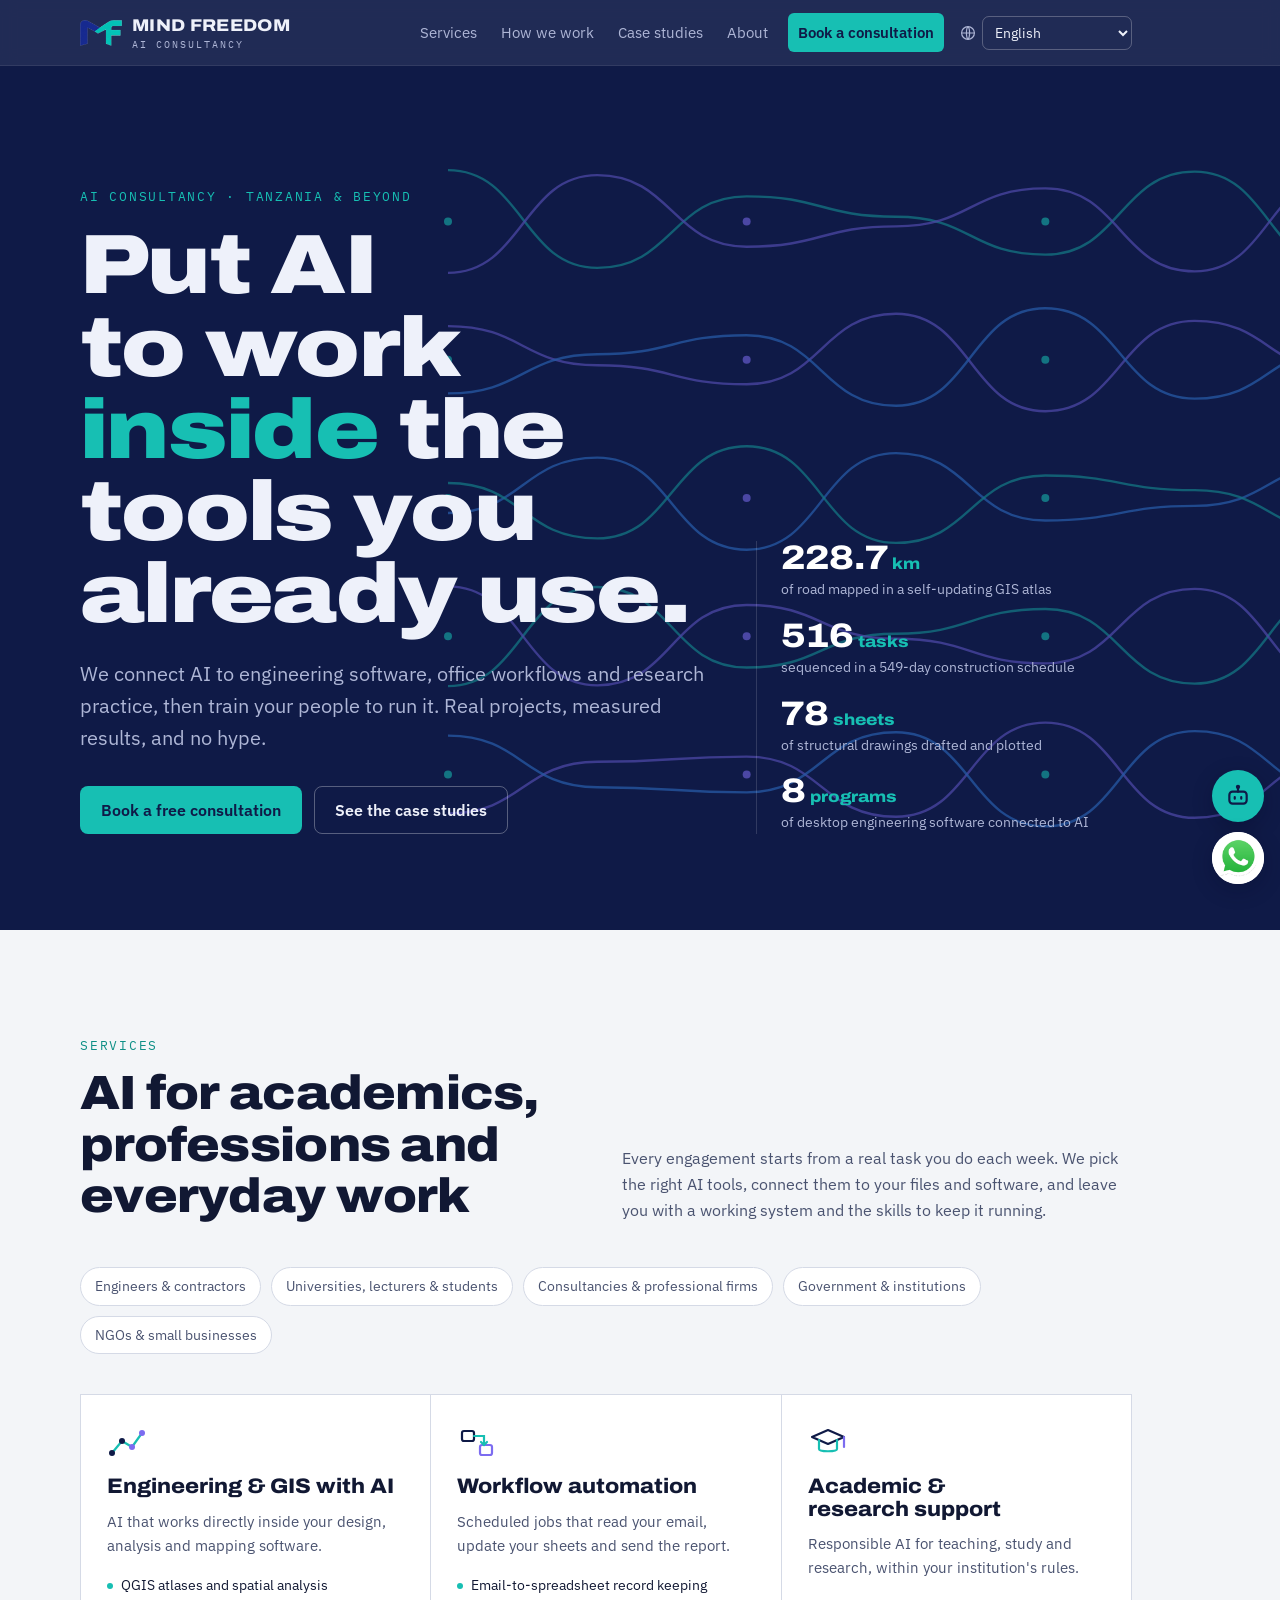
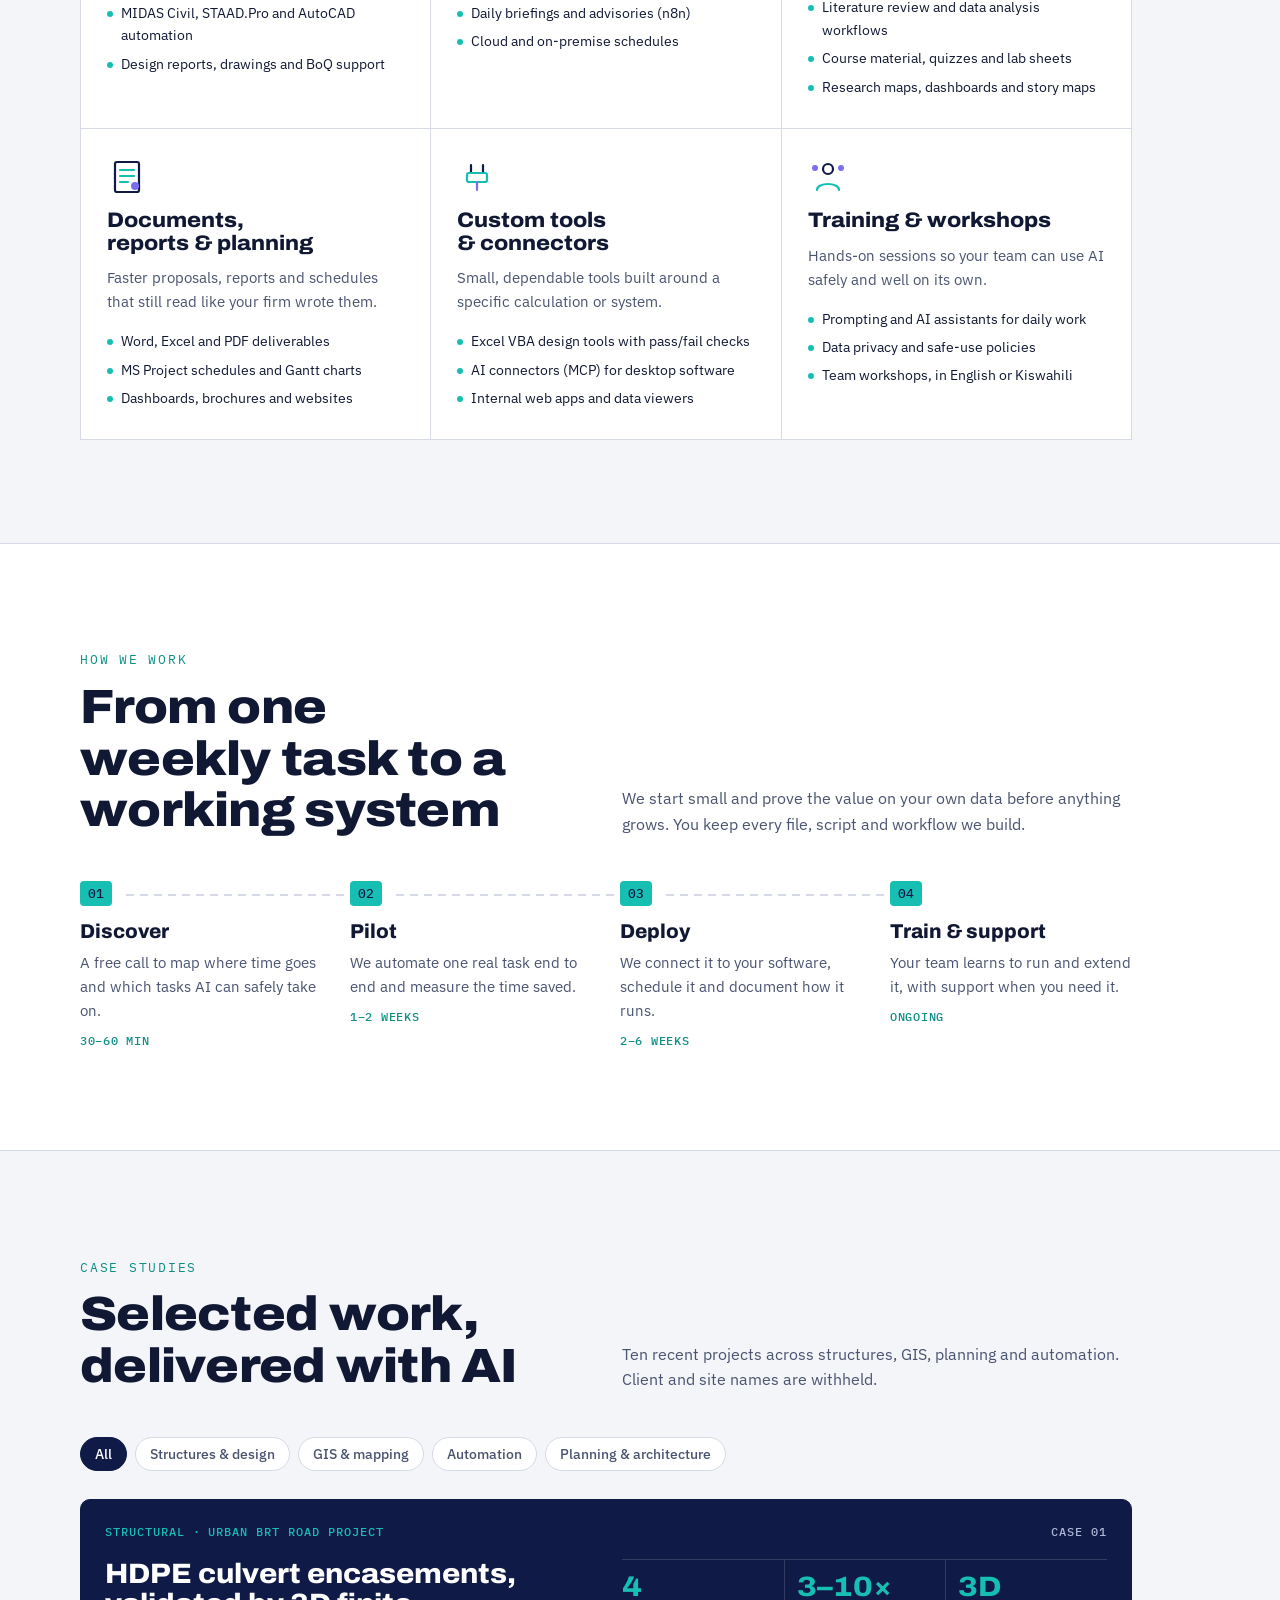
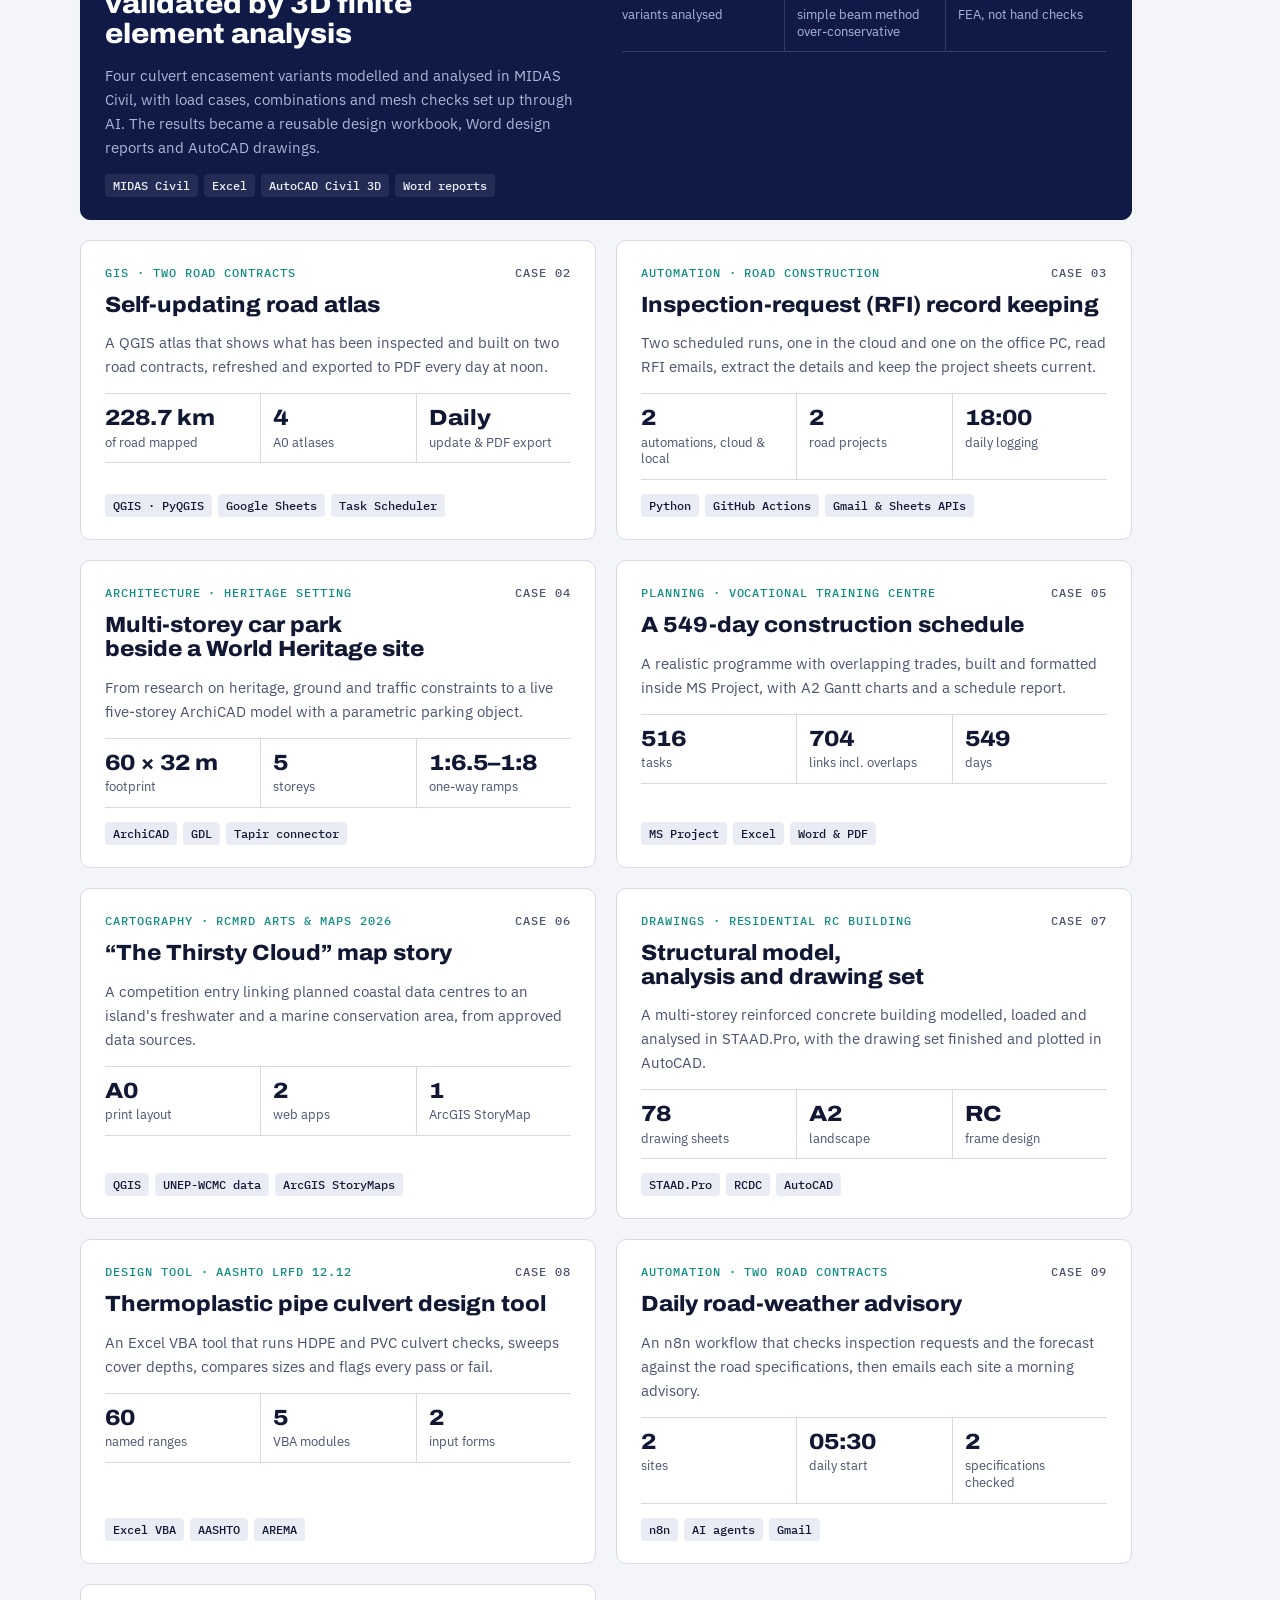
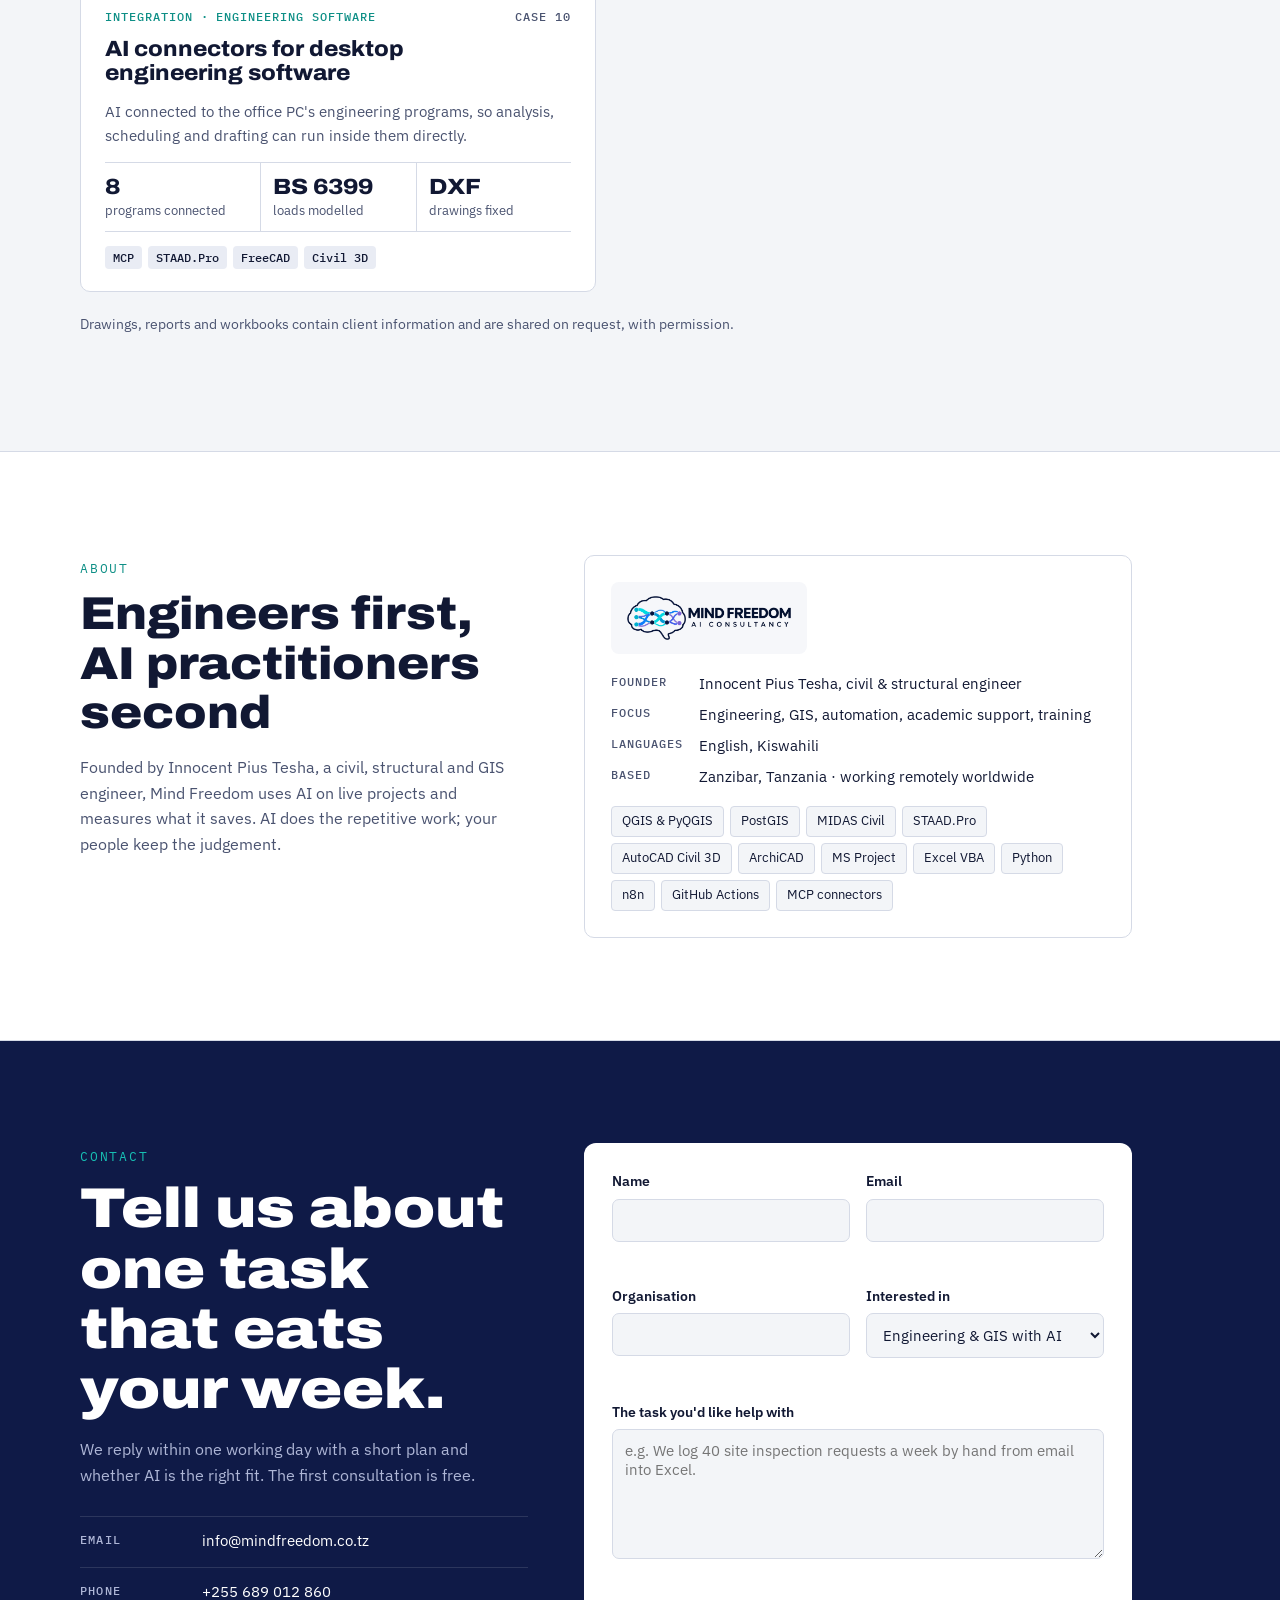
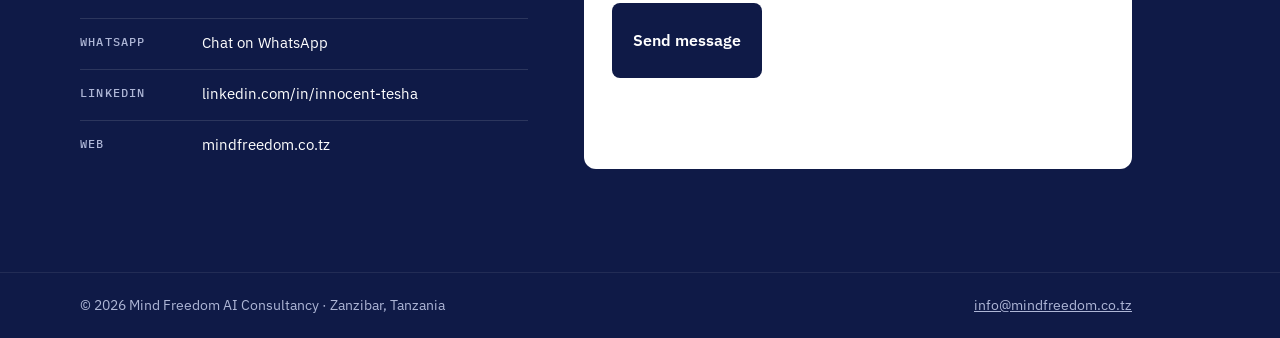
==== commit 8c880e0d: "Add 20 languages, assistant with voice, WhatsApp button; build from JSON with Python" ====
--- a/index.html
+++ b/index.html
@@ -66,7 +66,7 @@
 nav.menu{display:flex;gap:4px;align-items:center;flex-wrap:wrap}
 nav.menu a{color:var(--band-muted);text-decoration:none;font-size:14.5px;padding:8px 10px;border-radius:6px}
 nav.menu a:hover{color:#fff;background:rgba(255,255,255,.06)}
-nav.menu a.cta{color:var(--ink);background:var(--teal);font-weight:600;margin-left:6px}
+nav.menu a.cta{color:var(--ink);background:var(--teal);font-weight:600;margin-inline-start:6px}
 nav.menu a.cta:hover{background:#3FD6CA;color:var(--ink)}
 .burger{display:none;background:none;border:1px solid rgba(255,255,255,.25);color:var(--band-fg);border-radius:6px;padding:7px 10px;font:500 14px var(--body);cursor:pointer}
 @media (max-width:820px){
@@ -90,11 +90,11 @@
 .btn.primary:hover{background:#3FD6CA}
 .btn.ghost{color:var(--band-fg);border-color:rgba(255,255,255,.3)}
 .btn.ghost:hover{border-color:var(--teal);color:#fff}
-.hero aside{border-left:1px solid rgba(255,255,255,.14);padding-left:24px;display:flex;flex-direction:column;gap:18px}
+.hero aside{border-inline-start:1px solid rgba(255,255,255,.14);padding-inline-start:24px;display:flex;flex-direction:column;gap:18px}
 .hero aside .k{font-family:var(--display);font-weight:800;font-stretch:115%;font-size:34px;color:#fff;line-height:1}
-.hero aside .k span{font-size:16px;color:var(--teal);margin-left:4px}
+.hero aside .k span{font-size:16px;color:var(--teal);margin-inline-start:4px}
 .hero aside .l{font-size:13.5px;color:var(--band-muted);margin-top:4px}
-@media (max-width:860px){.hero .wrap{grid-template-columns:1fr}.hero aside{border-left:0;padding-left:0;border-top:1px solid rgba(255,255,255,.14);padding-top:22px;display:grid;grid-template-columns:repeat(2,minmax(0,1fr))}}
+@media (max-width:860px){.hero .wrap{grid-template-columns:1fr}.hero aside{border-inline-start:0;padding-inline-start:0;border-top:1px solid rgba(255,255,255,.14);padding-top:22px;display:grid;grid-template-columns:repeat(2,minmax(0,1fr))}}
 
 /* sections */
 section.block{padding-block:clamp(64px,8vw,104px)}
@@ -124,12 +124,12 @@
 .proc{background:var(--surface);border-block:1px solid var(--line)}
 .steps{display:grid;grid-template-columns:repeat(4,minmax(0,1fr));gap:28px;counter-reset:s;position:relative}
 .steps li{list-style:none;position:relative;padding-top:40px}
-.steps li::before{counter-increment:s;content:"0" counter(s);position:absolute;top:0;left:0;font:500 13px var(--mono);color:var(--ink);background:var(--teal);padding:4px 8px;border-radius:4px}
-.steps li::after{content:"";position:absolute;top:13px;left:46px;right:-28px;height:2px;background:repeating-linear-gradient(90deg,var(--line) 0 8px,transparent 8px 14px)}
+.steps li::before{counter-increment:s;content:"0" counter(s);position:absolute;top:0;inset-inline-start:0;font:500 13px var(--mono);color:var(--ink);background:var(--teal);padding:4px 8px;border-radius:4px}
+.steps li::after{content:"";position:absolute;top:13px;inset-inline-start:46px;inset-inline-end:-28px;height:2px;background:repeating-linear-gradient(90deg,var(--line) 0 8px,transparent 8px 14px)}
 .steps li:last-child::after{display:none}
 .steps h3{font-size:20px;font-weight:800;margin-bottom:8px}
 .steps p{margin:0;color:var(--muted);font-size:15px}
-.steps .t{display:block;font:500 12px var(--mono);color:var(--accent);margin-top:10px;letter-spacing:.06em}
+.steps .t{display:block;text-transform:uppercase;font:500 12px var(--mono);color:var(--accent);margin-top:10px;letter-spacing:.06em}
 .steps{padding:0;margin:0}
 @media (max-width:860px){.steps{grid-template-columns:repeat(2,minmax(0,1fr))}.steps li::after{display:none}}
 @media (max-width:520px){.steps{grid-template-columns:1fr}}
@@ -148,7 +148,7 @@
 .case p{margin:0;color:var(--muted);font-size:15px}
 .figs{display:grid;grid-template-columns:repeat(3,minmax(0,1fr));border-top:1px solid var(--line);border-bottom:1px solid var(--line)}
 .figs div{padding:12px 10px 12px 0;min-width:0}
-.figs div+div{padding-left:12px;border-left:1px solid var(--line)}
+.figs div+div{padding-inline-start:12px;border-inline-start:1px solid var(--line)}
 .figs b{display:block;font-family:var(--display);font-weight:800;font-stretch:112%;font-size:22px;color:var(--fg);line-height:1.1;font-variant-numeric:tabular-nums}
 .figs span{font-size:12.5px;color:var(--muted);line-height:1.35;display:block;margin-top:3px}
 .tools{display:flex;flex-wrap:wrap;gap:6px;margin-top:auto}
@@ -198,7 +198,7 @@
 label{display:flex;flex-direction:column;gap:6px;font-size:13.5px;font-weight:600}
 input,select,textarea{font:400 15px var(--body);padding:11px 12px;border-radius:7px;border:1px solid var(--line);background:var(--bg);color:var(--fg);width:100%}
 textarea{min-height:130px;resize:vertical}
-.hp{position:absolute;left:-9999px}
+.hp{position:absolute;inset-inline-start:-9999px}
 form .btn{justify-self:start;background:var(--ink);color:#fff}
 :root[data-theme="dark"] form .btn{background:var(--teal);color:var(--ink)}
 @media (prefers-color-scheme:dark){:root:not([data-theme="light"]) form .btn{background:var(--teal);color:var(--ink)}}
@@ -210,6 +210,72 @@
 footer{background:var(--band);color:var(--band-muted);border-top:1px solid rgba(255,255,255,.08);font-size:13.5px}
 footer .wrap{display:flex;flex-wrap:wrap;justify-content:space-between;gap:12px;padding-block:22px}
 footer a{color:var(--band-muted)}
+
+/* ---- languages ---- */
+html:not([lang="en"]) [data-only="en"]{display:none}
+html[lang="en"] [data-not="en"]{display:none}
+.lang{flex-direction:row;align-items:center;gap:6px;color:var(--band-muted);font-weight:400;order:3}
+.lang select{width:auto;max-width:150px;font-size:14px;padding:6px 8px;background:transparent;color:var(--band-fg);border:1px solid rgba(255,255,255,.25)}
+.lang select option{color:#111833;background:#fff}
+.top nav.menu{margin-inline-start:auto}
+@media (max-width:820px){.lang{order:0;margin-inline-start:auto}.top nav.menu{margin-inline-start:0}}
+[dir="rtl"] #net{transform:scaleX(-1)}
+
+/* ---- headline in non-Latin scripts ---- */
+#hero-h1{overflow-wrap:break-word}
+#hero-h1:lang(zh),#hero-h1:lang(ja),#hero-h1:lang(ko){letter-spacing:0;line-height:1.15}
+#hero-h1:lang(ar),#hero-h1:lang(hi),#hero-h1:lang(th),#hero-h1:lang(vi){letter-spacing:0;line-height:1.25}
+
+/* ---- WhatsApp and assistant buttons ----
+   Wide screens: round buttons in the page margin (a gutter is reserved so they never sit on text).
+   Phones: a docked bar below the page, so no content is covered. */
+.fabs{position:fixed;z-index:20;inset-inline-end:max(16px,env(safe-area-inset-right,0px));bottom:calc(16px + env(safe-area-inset-bottom,0px));display:flex;flex-direction:column;gap:10px}
+.fab{width:52px;height:52px;border-radius:50%;display:grid;place-items:center;border:0;padding:0;cursor:pointer;text-decoration:none;box-shadow:0 6px 20px rgba(8,12,40,.28);font:600 14px var(--body)}
+.fab span{display:none}
+.fab-wa{background:#0B7A5E;color:#fff}
+.fab-wa:hover{background:#096A52}
+.fab-wa.has-img{background:#fff}
+.fab-wa img{width:52px;height:52px;display:block}
+.fab-bot{background:var(--teal);color:#0F1A47}
+.fab-bot:hover{background:#3FD6CA}
+@media (min-width:821px) and (max-width:1340px){.wrap{padding-inline-end:88px}}
+@media (max-width:820px){
+  body{padding-bottom:calc(60px + env(safe-area-inset-bottom,0px))}
+  .fabs{inset-inline:0;bottom:0;flex-direction:row;gap:8px;padding:8px 12px calc(8px + env(safe-area-inset-bottom,0px));background:var(--band);border-top:1px solid rgba(255,255,255,.14)}
+  .fab,.fab-wa.has-img{flex:1;min-width:0;width:auto;height:44px;border-radius:10px;display:flex;align-items:center;justify-content:center;gap:8px;box-shadow:none;padding:0 10px}
+  .fab-wa.has-img{background:#0B7A5E}
+  .fab-wa img{border-radius:50%;width:28px;height:28px}
+  .fab span{display:block;white-space:nowrap;overflow:hidden;text-overflow:ellipsis}
+  .fab svg,.fab-wa img{flex:none;width:22px;height:22px}
+  .bot{bottom:calc(68px + env(safe-area-inset-bottom,0px));height:min(540px,calc(100dvh - 92px))}
+}
+
+/* ---- assistant ---- */
+.bot{position:fixed;z-index:21;inset-inline-end:max(16px,env(safe-area-inset-right,0px));bottom:calc(16px + env(safe-area-inset-bottom,0px));width:min(380px,calc(100vw - 32px));height:min(540px,calc(100dvh - 40px));display:flex;flex-direction:column;background:var(--surface);color:var(--fg);border:1px solid var(--line);border-radius:14px;box-shadow:0 18px 50px rgba(8,12,40,.35);overflow:hidden}
+.bot[hidden]{display:none}
+.bot header{display:flex;align-items:center;gap:6px;background:var(--band);color:var(--band-fg);padding:10px 12px}
+.bot header b{flex:1;font:700 15px var(--display)}
+.bot header button{width:34px;height:34px;border-radius:8px;border:0;background:transparent;color:var(--band-fg);cursor:pointer;display:grid;place-items:center;font-size:20px;line-height:1}
+.bot header button:hover{background:rgba(255,255,255,.12)}
+.bot header button[aria-pressed="true"]{background:var(--teal);color:#0F1A47}
+.bot-log{flex:1;overflow-y:auto;padding:14px;display:flex;flex-direction:column;gap:10px}
+.msg{max-width:88%;padding:9px 12px;border-radius:12px;font-size:14.5px;line-height:1.5;white-space:pre-line;overflow-wrap:anywhere}
+.msg.a{align-self:flex-start;background:var(--chip)}
+.msg.u{align-self:flex-end;background:var(--ink);color:#fff}
+.msg a{color:inherit}
+.bot-chips{display:flex;flex-wrap:wrap;gap:6px;padding:0 14px 10px}
+.bot-chips button{font:500 13px var(--body);padding:6px 10px;border-radius:999px;border:1px solid var(--line);background:transparent;color:var(--fg);cursor:pointer}
+.bot-chips button:hover{border-color:var(--accent);color:var(--accent)}
+.bot form{display:flex;gap:6px;padding:10px;border-top:1px solid var(--line);border-radius:0;background:var(--surface)}
+.bot form input{flex:1;min-width:0}
+.bot form button{flex:none;width:42px;border-radius:8px;border:1px solid var(--line);background:transparent;color:var(--fg);cursor:pointer;display:grid;place-items:center}
+.bot form button[type="submit"]{background:var(--ink);color:#fff;border-color:var(--ink)}
+.bot form button.on{background:#C2410C;color:#fff;border-color:#C2410C}
+.bot form button[hidden],.bot header button[hidden]{display:none}
+.brand{white-space:nowrap}
+@media (max-width:480px){.top .wrap{gap:8px}.brand{gap:8px}.brand b{font-size:15px}.brand small{font-size:9px;letter-spacing:.14em}.lang svg{display:none}.lang select{max-width:92px;padding:6px 4px}}
+[dir="rtl"] .bot form button[type="submit"] svg{transform:scaleX(-1)}
+.msg.note{background:transparent;border:1px dashed var(--line);color:var(--muted);font-size:13px}
 </style>
 
 </head>
@@ -220,13 +286,14 @@
       <img src="assets/mf_mark.png" alt="" width="42" height="26">
       <span><b>MIND FREEDOM</b><small>AI CONSULTANCY</small></span>
     </a>
-    <button class="burger" id="burger" aria-expanded="false" aria-controls="menu">Menu</button>
+    <label class="lang"><svg viewBox="0 0 20 20" width="16" height="16" fill="none" stroke="currentColor" stroke-width="1.5" aria-hidden="true"><circle cx="10" cy="10" r="8"/><path d="M2 10h16M10 2c2.6 2.4 2.6 13.6 0 16M10 2c-2.6 2.4-2.6 13.6 0 16"/></svg><select id="lang" aria-label="Language"></select></label>
+    <button class="burger" id="burger" aria-expanded="false" aria-controls="menu" data-i18n="menu">Menu</button>
     <nav class="menu" id="menu" aria-label="Main">
-      <a href="#services">Services</a>
-      <a href="#process">How we work</a>
-      <a href="#work">Case studies</a>
-      <a href="#about">About</a>
-      <a class="cta" href="#contact">Book a consultation</a>
+      <a href="#services" data-i18n="nav_services">Services</a>
+      <a href="#process" data-i18n="nav_process">How we work</a>
+      <a href="#work" data-i18n="nav_work">Case studies</a>
+      <a href="#about" data-i18n="nav_about">About</a>
+      <a class="cta" href="#contact" data-i18n="nav_cta">Book a consultation</a>
     </nav>
   </div>
 </header>
@@ -236,19 +303,19 @@
     <canvas id="net" aria-hidden="true"></canvas>
     <div class="wrap">
       <div>
-        <span class="eyebrow">AI consultancy · Tanzania &amp; beyond</span>
-        <h1>Put AI to work <em>inside</em> the tools you already use.</h1>
-        <p class="lead">We connect AI to engineering software, office workflows and research practice, then train your people to run it. Real projects, measured results, and no hype.</p>
+        <span class="eyebrow" data-i18n="hero_eyebrow">AI consultancy · Tanzania &amp; beyond</span>
+        <h1 id="hero-h1" data-i18n-html="hero_h1">Put AI to work <em>inside</em> the tools you already use.</h1>
+        <p class="lead" data-i18n="hero_lead">We connect AI to engineering software, office workflows and research practice, then train your people to run it. Real projects, measured results, and no hype.</p>
         <div class="actions">
-          <a class="btn primary" href="#contact">Book a free consultation</a>
-          <a class="btn ghost" href="#work">See the case studies</a>
+          <a class="btn primary" href="#contact" data-i18n="hero_cta1">Book a free consultation</a>
+          <a class="btn ghost" href="#work" data-i18n="hero_cta2">See the case studies</a>
         </div>
       </div>
       <aside aria-label="Delivered so far">
-        <div><div class="k">228.7<span>km</span></div><div class="l">of road mapped in a self-updating GIS atlas</div></div>
-        <div><div class="k">516<span>tasks</span></div><div class="l">sequenced in a 549-day construction schedule</div></div>
-        <div><div class="k">78<span>sheets</span></div><div class="l">of structural drawings drafted and plotted</div></div>
-        <div><div class="k">8<span>programs</span></div><div class="l">of desktop engineering software connected to AI</div></div>
+        <div><div class="k">228.7<span>km</span></div><div class="l" data-i18n="st1_l">of road mapped in a self-updating GIS atlas</div></div>
+        <div><div class="k">516<span data-i18n="st2_u">tasks</span></div><div class="l" data-i18n="st2_l">sequenced in a 549-day construction schedule</div></div>
+        <div><div class="k">78<span data-i18n="st3_u">sheets</span></div><div class="l" data-i18n="st3_l">of structural drawings drafted and plotted</div></div>
+        <div><div class="k">8<span data-i18n="st4_u">programs</span></div><div class="l" data-i18n="st4_l">of desktop engineering software connected to AI</div></div>
       </aside>
     </div>
   </section>
@@ -256,52 +323,52 @@
   <section class="block" id="services">
     <div class="wrap">
       <div class="sec-head">
-        <div><span class="eyebrow">Services</span><h2>AI for academics, professions and everyday work</h2></div>
-        <p>Every engagement starts from a real task you do each week. We pick the right AI tools, connect them to your files and software, and leave you with a working system and the skills to keep it running.</p>
+        <div><span class="eyebrow" data-i18n="nav_services">Services</span><h2 data-i18n="svc_h2">AI for academics, professions and everyday work</h2></div>
+        <p data-i18n="svc_p">Every engagement starts from a real task you do each week. We pick the right AI tools, connect them to your files and software, and leave you with a working system and the skills to keep it running.</p>
       </div>
       <ul class="aud" aria-label="Who we work with">
-        <li><b>Engineers</b> &amp; contractors</li>
-        <li><b>Universities</b>, lecturers &amp; students</li>
-        <li><b>Consultancies</b> &amp; professional firms</li>
-        <li><b>Government</b> &amp; institutions</li>
-        <li><b>NGOs</b> &amp; small businesses</li>
+        <li data-i18n="aud1">Engineers &amp; contractors</li>
+        <li data-i18n="aud2">Universities, lecturers &amp; students</li>
+        <li data-i18n="aud3">Consultancies &amp; professional firms</li>
+        <li data-i18n="aud4">Government &amp; institutions</li>
+        <li data-i18n="aud5">NGOs &amp; small businesses</li>
       </ul>
       <div class="svc">
         <article>
           <svg class="ic" viewBox="0 0 40 40" fill="none" stroke-width="2.2" stroke-linecap="round" aria-hidden="true"><path d="M5 30 L15 18 L25 24 L35 10" stroke="var(--teal)"/><circle cx="5" cy="30" r="3" fill="var(--ink)" stroke="none"/><circle cx="15" cy="18" r="3" fill="var(--ink)" stroke="none"/><circle cx="25" cy="24" r="3" fill="var(--violet)" stroke="none"/><circle cx="35" cy="10" r="3" fill="var(--violet)" stroke="none"/></svg>
-          <h3>Engineering &amp; GIS with AI</h3>
-          <p>AI that works directly inside your design, analysis and mapping software.</p>
-          <ul><li>QGIS atlases and spatial analysis</li><li>MIDAS Civil, STAAD.Pro and AutoCAD automation</li><li>Design reports, drawings and BoQ support</li></ul>
+          <h3 data-i18n="s1_t">Engineering &amp; GIS with AI</h3>
+          <p data-i18n="s1_d">AI that works directly inside your design, analysis and mapping software.</p>
+          <ul><li data-i18n="b11">QGIS atlases and spatial analysis</li><li data-i18n="b12">MIDAS Civil, STAAD.Pro and AutoCAD automation</li><li data-i18n="b13">Design reports, drawings and BoQ support</li></ul>
         </article>
         <article>
           <svg class="ic" viewBox="0 0 40 40" fill="none" stroke-width="2.2" stroke-linecap="round" aria-hidden="true"><rect x="5" y="8" width="12" height="10" rx="2" stroke="var(--ink)"/><rect x="23" y="22" width="12" height="10" rx="2" stroke="var(--violet)"/><path d="M17 13 H27 V22" stroke="var(--teal)"/><path d="M24 19 l3 3 3-3" stroke="var(--teal)"/></svg>
-          <h3>Workflow automation</h3>
-          <p>Scheduled jobs that read your email, update your sheets and send the report.</p>
-          <ul><li>Email-to-spreadsheet record keeping</li><li>Daily briefings and advisories (n8n)</li><li>Cloud and on-premise schedules</li></ul>
+          <h3 data-i18n="s2_t">Workflow automation</h3>
+          <p data-i18n="s2_d">Scheduled jobs that read your email, update your sheets and send the report.</p>
+          <ul><li data-i18n="b21">Email-to-spreadsheet record keeping</li><li data-i18n="b22">Daily briefings and advisories (n8n)</li><li data-i18n="b23">Cloud and on-premise schedules</li></ul>
         </article>
         <article>
           <svg class="ic" viewBox="0 0 40 40" fill="none" stroke-width="2.2" stroke-linecap="round" stroke-linejoin="round" aria-hidden="true"><path d="M4 14 L20 7 L36 14 L20 21 Z" stroke="var(--ink)"/><path d="M11 17 V26 C11 29 29 29 29 26 V17" stroke="var(--teal)"/><path d="M36 14 V24" stroke="var(--violet)"/></svg>
-          <h3>Academic &amp; research support</h3>
-          <p>Responsible AI for teaching, study and research, within your institution's rules.</p>
-          <ul><li>Literature review and data analysis workflows</li><li>Course material, quizzes and lab sheets</li><li>Research maps, dashboards and story maps</li></ul>
+          <h3 data-i18n="s3_t">Academic &amp; research support</h3>
+          <p data-i18n="s3_d">Responsible AI for teaching, study and research, within your institution's rules.</p>
+          <ul><li data-i18n="b31">Literature review and data analysis workflows</li><li data-i18n="b32">Course material, quizzes and lab sheets</li><li data-i18n="b33">Research maps, dashboards and story maps</li></ul>
         </article>
         <article>
           <svg class="ic" viewBox="0 0 40 40" fill="none" stroke-width="2.2" stroke-linecap="round" aria-hidden="true"><rect x="8" y="5" width="24" height="30" rx="2" stroke="var(--ink)"/><path d="M13 13 H27 M13 19 H27 M13 25 H21" stroke="var(--teal)"/><circle cx="28" cy="29" r="4" fill="var(--violet)" stroke="none"/></svg>
-          <h3>Documents, reports &amp; planning</h3>
-          <p>Faster proposals, reports and schedules that still read like your firm wrote them.</p>
-          <ul><li>Word, Excel and PDF deliverables</li><li>MS Project schedules and Gantt charts</li><li>Dashboards, brochures and websites</li></ul>
+          <h3 data-i18n="s4_t">Documents, reports &amp; planning</h3>
+          <p data-i18n="s4_d">Faster proposals, reports and schedules that still read like your firm wrote them.</p>
+          <ul><li data-i18n="b41">Word, Excel and PDF deliverables</li><li data-i18n="b42">MS Project schedules and Gantt charts</li><li data-i18n="b43">Dashboards, brochures and websites</li></ul>
         </article>
         <article>
           <svg class="ic" viewBox="0 0 40 40" fill="none" stroke-width="2.2" stroke-linecap="round" aria-hidden="true"><path d="M14 8 V16 M26 8 V16" stroke="var(--ink)"/><rect x="10" y="16" width="20" height="9" rx="2" stroke="var(--teal)"/><path d="M20 25 V33" stroke="var(--violet)"/></svg>
-          <h3>Custom tools &amp; connectors</h3>
-          <p>Small, dependable tools built around a specific calculation or system.</p>
-          <ul><li>Excel VBA design tools with pass/fail checks</li><li>AI connectors (MCP) for desktop software</li><li>Internal web apps and data viewers</li></ul>
+          <h3 data-i18n="s5_t">Custom tools &amp; connectors</h3>
+          <p data-i18n="s5_d">Small, dependable tools built around a specific calculation or system.</p>
+          <ul><li data-i18n="b51">Excel VBA design tools with pass/fail checks</li><li data-i18n="b52">AI connectors (MCP) for desktop software</li><li data-i18n="b53">Internal web apps and data viewers</li></ul>
         </article>
         <article>
           <svg class="ic" viewBox="0 0 40 40" fill="none" stroke-width="2.2" stroke-linecap="round" aria-hidden="true"><circle cx="20" cy="12" r="5" stroke="var(--ink)"/><path d="M9 33 C9 25 31 25 31 33" stroke="var(--teal)"/><circle cx="33" cy="11" r="3" fill="var(--violet)" stroke="none"/><circle cx="7" cy="11" r="3" fill="var(--violet)" stroke="none"/></svg>
-          <h3>Training &amp; workshops</h3>
-          <p>Hands-on sessions so your team can use AI safely and well on its own.</p>
-          <ul><li>Prompting and AI assistants for daily work</li><li>Data privacy and safe-use policies</li><li>Team workshops, in English or Kiswahili</li></ul>
+          <h3 data-i18n="s6_t">Training &amp; workshops</h3>
+          <p data-i18n="s6_d">Hands-on sessions so your team can use AI safely and well on its own.</p>
+          <ul><li data-i18n="b61">Prompting and AI assistants for daily work</li><li data-i18n="b62">Data privacy and safe-use policies</li><li data-i18n="b63">Team workshops, in English or Kiswahili</li></ul>
         </article>
       </div>
     </div>
@@ -310,14 +377,14 @@
   <section class="block proc" id="process">
     <div class="wrap">
       <div class="sec-head">
-        <div><span class="eyebrow">How we work</span><h2>From one weekly task to a working system</h2></div>
-        <p>We start small and prove the value on your own data before anything grows. You keep every file, script and workflow we build.</p>
+        <div><span class="eyebrow" data-i18n="nav_process">How we work</span><h2 data-i18n="proc_h2">From one weekly task to a working system</h2></div>
+        <p data-i18n="proc_p">We start small and prove the value on your own data before anything grows. You keep every file, script and workflow we build.</p>
       </div>
       <ol class="steps">
-        <li><h3>Discover</h3><p>A free call to map where time goes and which tasks AI can safely take on.</p><span class="t">30–60 MIN</span></li>
-        <li><h3>Pilot</h3><p>We automate one real task end to end and measure the time saved.</p><span class="t">1–2 WEEKS</span></li>
-        <li><h3>Deploy</h3><p>We connect it to your software, schedule it and document how it runs.</p><span class="t">2–6 WEEKS</span></li>
-        <li><h3>Train &amp; support</h3><p>Your team learns to run and extend it, with support when you need it.</p><span class="t">ONGOING</span></li>
+        <li><h3 data-i18n="p1_t">Discover</h3><p data-i18n="p1_d">A free call to map where time goes and which tasks AI can safely take on.</p><span class="t" data-i18n="t1">30–60 min</span></li>
+        <li><h3 data-i18n="p2_t">Pilot</h3><p data-i18n="p2_d">We automate one real task end to end and measure the time saved.</p><span class="t" data-i18n="t2">1–2 weeks</span></li>
+        <li><h3 data-i18n="p3_t">Deploy</h3><p data-i18n="p3_d">We connect it to your software, schedule it and document how it runs.</p><span class="t" data-i18n="t3">2–6 weeks</span></li>
+        <li><h3 data-i18n="p4_t">Train &amp; support</h3><p data-i18n="p4_d">Your team learns to run and extend it, with support when you need it.</p><span class="t" data-i18n="t4">Ongoing</span></li>
       </ol>
     </div>
   </section>
@@ -325,111 +392,110 @@
   <section class="block" id="work">
     <div class="wrap">
       <div class="sec-head">
-        <div><span class="eyebrow">Case studies</span><h2>Selected work, delivered with AI</h2></div>
-        <p>Ten recent projects across structures, GIS, planning and automation. Client and site names are withheld; full files are available on request.</p>
+        <div><span class="eyebrow" data-i18n="nav_work">Case studies</span><h2 data-i18n="work_h2">Selected work, delivered with AI</h2></div>
+        <p><span data-i18n="work_p">Ten recent projects across structures, GIS, planning and automation. Client and site names are withheld.</span></p>
       </div>
       <div class="filters" role="group" aria-label="Filter case studies">
-        <button type="button" data-f="all" aria-pressed="true">All</button>
-        <button type="button" data-f="eng" aria-pressed="false">Structures &amp; design</button>
-        <button type="button" data-f="gis" aria-pressed="false">GIS &amp; mapping</button>
-        <button type="button" data-f="auto" aria-pressed="false">Automation</button>
-        <button type="button" data-f="plan" aria-pressed="false">Planning &amp; architecture</button>
+        <button type="button" data-f="all" aria-pressed="true" data-i18n="fl0">All</button>
+        <button type="button" data-f="eng" aria-pressed="false" data-i18n="fl1">Structures &amp; design</button>
+        <button type="button" data-f="gis" aria-pressed="false" data-i18n="fl2">GIS &amp; mapping</button>
+        <button type="button" data-f="auto" aria-pressed="false" data-i18n="fl3">Automation</button>
+        <button type="button" data-f="plan" aria-pressed="false" data-i18n="fl4">Planning &amp; architecture</button>
       </div>
       <div class="cases" id="cases">
         <article class="case feature" data-f="eng">
-          <div class="meta"><span class="cat">Structural · Urban BRT road project</span><span>Case 01</span></div>
+          <div class="meta"><span class="cat" data-i18n="c1c">Structural · Urban BRT road project</span><span><span data-i18n="case">Case</span> 01</span></div>
           <div class="left">
-            <h3>HDPE culvert encasements, validated by 3D finite element analysis</h3>
-            <p>Four culvert encasement variants modelled and analysed in MIDAS Civil, with load cases, combinations and mesh checks set up through AI. The results became a reusable design workbook, Word design reports and AutoCAD drawings.</p>
+            <h3 data-i18n="c1t">HDPE culvert encasements, validated by 3D finite element analysis</h3>
+            <p data-i18n="c1p">Four culvert encasement variants modelled and analysed in MIDAS Civil, with load cases, combinations and mesh checks set up through AI. The results became a reusable design workbook, Word design reports and AutoCAD drawings.</p>
             <div class="tools"><span>MIDAS Civil</span><span>Excel</span><span>AutoCAD Civil 3D</span><span>Word reports</span></div>
           </div>
           <div class="right">
-            <div class="figs"><div><b>4</b><span>variants analysed</span></div><div><b>3–10×</b><span>simple beam method over-conservative</span></div><div><b>3D</b><span>FEA, not hand checks</span></div></div>
+            <div class="figs"><div><b>4</b><span data-i18n="f11">variants analysed</span></div><div><b>3–10×</b><span data-i18n="f12">simple beam method over-conservative</span></div><div><b>3D</b><span data-i18n="f13">FEA, not hand checks</span></div></div>
           </div>
         </article>
         <article class="case" data-f="gis">
-          <div class="meta"><span class="cat">GIS · Two road contracts</span><span>Case 02</span></div>
-          <h3>Self-updating road atlas</h3>
-          <p>A QGIS atlas that shows what has been inspected and built on two road contracts, refreshed and exported to PDF every day at noon.</p>
-          <div class="figs"><div><b>228.7 km</b><span>of road mapped</span></div><div><b>4</b><span>A0 atlases</span></div><div><b>Daily</b><span>update &amp; PDF export</span></div></div>
+          <div class="meta"><span class="cat" data-i18n="c2c">GIS · Two road contracts</span><span><span data-i18n="case">Case</span> 02</span></div>
+          <h3 data-i18n="c2t">Self-updating road atlas</h3>
+          <p data-i18n="c2p">A QGIS atlas that shows what has been inspected and built on two road contracts, refreshed and exported to PDF every day at noon.</p>
+          <div class="figs"><div><b>228.7 km</b><span data-i18n="f21">of road mapped</span></div><div><b>4</b><span data-i18n="f22">A0 atlases</span></div><div><b data-i18n="f23v">Daily</b><span data-i18n="f23">update &amp; PDF export</span></div></div>
           <div class="tools"><span>QGIS · PyQGIS</span><span>Google Sheets</span><span>Task Scheduler</span></div>
         </article>
         <article class="case" data-f="auto">
-          <div class="meta"><span class="cat">Automation · Road construction</span><span>Case 03</span></div>
-          <h3>Inspection-request (RFI) record keeping</h3>
-          <p>Two scheduled runs, one in the cloud and one on the office PC, read RFI emails, extract the details and keep the project sheets current.</p>
-          <div class="figs"><div><b>2</b><span>automations, cloud &amp; local</span></div><div><b>2</b><span>road projects</span></div><div><b>18:00</b><span>daily logging</span></div></div>
+          <div class="meta"><span class="cat" data-i18n="c3c">Automation · Road construction</span><span><span data-i18n="case">Case</span> 03</span></div>
+          <h3 data-i18n="c3t">Inspection-request (RFI) record keeping</h3>
+          <p data-i18n="c3p">Two scheduled runs, one in the cloud and one on the office PC, read RFI emails, extract the details and keep the project sheets current.</p>
+          <div class="figs"><div><b>2</b><span data-i18n="f31">automations, cloud &amp; local</span></div><div><b>2</b><span data-i18n="f32">road projects</span></div><div><b>18:00</b><span data-i18n="f33">daily logging</span></div></div>
           <div class="tools"><span>Python</span><span>GitHub Actions</span><span>Gmail &amp; Sheets APIs</span></div>
         </article>
         <article class="case" data-f="plan">
-          <div class="meta"><span class="cat">Architecture · Heritage setting</span><span>Case 04</span></div>
-          <h3>Multi-storey car park beside a World Heritage site</h3>
-          <p>From research on heritage, ground and traffic constraints to a live five-storey ArchiCAD model with a parametric parking object.</p>
-          <div class="figs"><div><b>60 × 32 m</b><span>footprint</span></div><div><b>5</b><span>storeys</span></div><div><b>1:6.5–1:8</b><span>one-way ramps</span></div></div>
+          <div class="meta"><span class="cat" data-i18n="c4c">Architecture · Heritage setting</span><span><span data-i18n="case">Case</span> 04</span></div>
+          <h3 data-i18n="c4t">Multi-storey car park beside a World Heritage site</h3>
+          <p data-i18n="c4p">From research on heritage, ground and traffic constraints to a live five-storey ArchiCAD model with a parametric parking object.</p>
+          <div class="figs"><div><b>60 × 32 m</b><span data-i18n="f41">footprint</span></div><div><b>5</b><span data-i18n="f42">storeys</span></div><div><b>1:6.5–1:8</b><span data-i18n="f43">one-way ramps</span></div></div>
           <div class="tools"><span>ArchiCAD</span><span>GDL</span><span>Tapir connector</span></div>
         </article>
         <article class="case" data-f="plan">
-          <div class="meta"><span class="cat">Planning · Vocational Training Centre</span><span>Case 05</span></div>
-          <h3>A 549-day construction schedule</h3>
-          <p>A realistic programme with overlapping trades, built and formatted inside MS Project, with A2 Gantt charts and a schedule report.</p>
-          <div class="figs"><div><b>516</b><span>tasks</span></div><div><b>704</b><span>links incl. overlaps</span></div><div><b>549</b><span>days</span></div></div>
+          <div class="meta"><span class="cat" data-i18n="c5c">Planning · Vocational Training Centre</span><span><span data-i18n="case">Case</span> 05</span></div>
+          <h3 data-i18n="c5t">A 549-day construction schedule</h3>
+          <p data-i18n="c5p">A realistic programme with overlapping trades, built and formatted inside MS Project, with A2 Gantt charts and a schedule report.</p>
+          <div class="figs"><div><b>516</b><span data-i18n="f51">tasks</span></div><div><b>704</b><span data-i18n="f52">links incl. overlaps</span></div><div><b>549</b><span data-i18n="f53">days</span></div></div>
           <div class="tools"><span>MS Project</span><span>Excel</span><span>Word &amp; PDF</span></div>
         </article>
         <article class="case" data-f="gis">
-          <div class="meta"><span class="cat">Cartography · RCMRD Arts &amp; Maps 2026</span><span>Case 06</span></div>
-          <h3>“The Thirsty Cloud” map story</h3>
-          <p>A competition entry linking planned coastal data centres to an island's freshwater and a marine conservation area, from approved data sources.</p>
-          <div class="figs"><div><b>A0</b><span>print layout</span></div><div><b>2</b><span>web apps</span></div><div><b>1</b><span>ArcGIS StoryMap</span></div></div>
+          <div class="meta"><span class="cat" data-i18n="c6c">Cartography · RCMRD Arts &amp; Maps 2026</span><span><span data-i18n="case">Case</span> 06</span></div>
+          <h3 data-i18n="c6t">“The Thirsty Cloud” map story</h3>
+          <p data-i18n="c6p">A competition entry linking planned coastal data centres to an island's freshwater and a marine conservation area, from approved data sources.</p>
+          <div class="figs"><div><b>A0</b><span data-i18n="f61">print layout</span></div><div><b>2</b><span data-i18n="f62">web apps</span></div><div><b>1</b><span>ArcGIS StoryMap</span></div></div>
           <div class="tools"><span>QGIS</span><span>UNEP-WCMC data</span><span>ArcGIS StoryMaps</span></div>
         </article>
         <article class="case" data-f="eng">
-          <div class="meta"><span class="cat">Drawings · Residential RC building</span><span>Case 07</span></div>
-          <h3>Structural model, analysis and drawing set</h3>
-          <p>A multi-storey reinforced concrete building modelled, loaded and analysed in STAAD.Pro, with the drawing set finished and plotted in AutoCAD.</p>
-          <div class="figs"><div><b>78</b><span>drawing sheets</span></div><div><b>A2</b><span>landscape</span></div><div><b>RC</b><span>frame design</span></div></div>
+          <div class="meta"><span class="cat" data-i18n="c7c">Drawings · Residential RC building</span><span><span data-i18n="case">Case</span> 07</span></div>
+          <h3 data-i18n="c7t">Structural model, analysis and drawing set</h3>
+          <p data-i18n="c7p">A multi-storey reinforced concrete building modelled, loaded and analysed in STAAD.Pro, with the drawing set finished and plotted in AutoCAD.</p>
+          <div class="figs"><div><b>78</b><span data-i18n="f71">drawing sheets</span></div><div><b>A2</b><span data-i18n="f72">landscape</span></div><div><b>RC</b><span data-i18n="f73">frame design</span></div></div>
           <div class="tools"><span>STAAD.Pro</span><span>RCDC</span><span>AutoCAD</span></div>
         </article>
         <article class="case" data-f="eng">
-          <div class="meta"><span class="cat">Design tool · AASHTO LRFD 12.12</span><span>Case 08</span></div>
-          <h3>Thermoplastic pipe culvert design tool</h3>
-          <p>An Excel VBA tool that runs HDPE and PVC culvert checks, sweeps cover depths, compares sizes and flags every pass or fail.</p>
-          <div class="figs"><div><b>60</b><span>named ranges</span></div><div><b>5</b><span>VBA modules</span></div><div><b>2</b><span>input forms</span></div></div>
+          <div class="meta"><span class="cat" data-i18n="c8c">Design tool · AASHTO LRFD 12.12</span><span><span data-i18n="case">Case</span> 08</span></div>
+          <h3 data-i18n="c8t">Thermoplastic pipe culvert design tool</h3>
+          <p data-i18n="c8p">An Excel VBA tool that runs HDPE and PVC culvert checks, sweeps cover depths, compares sizes and flags every pass or fail.</p>
+          <div class="figs"><div><b>60</b><span data-i18n="f81">named ranges</span></div><div><b>5</b><span data-i18n="f82">VBA modules</span></div><div><b>2</b><span data-i18n="f83">input forms</span></div></div>
           <div class="tools"><span>Excel VBA</span><span>AASHTO</span><span>AREMA</span></div>
         </article>
         <article class="case" data-f="auto">
-          <div class="meta"><span class="cat">Automation · Two road contracts</span><span>Case 09</span></div>
-          <h3>Daily road-weather advisory</h3>
-          <p>An n8n workflow that checks inspection requests and the forecast against the road specifications, then emails each site a morning advisory.</p>
-          <div class="figs"><div><b>2</b><span>sites</span></div><div><b>05:30</b><span>daily start</span></div><div><b>2</b><span>specifications checked</span></div></div>
+          <div class="meta"><span class="cat" data-i18n="c9c">Automation · Two road contracts</span><span><span data-i18n="case">Case</span> 09</span></div>
+          <h3 data-i18n="c9t">Daily road-weather advisory</h3>
+          <p data-i18n="c9p">An n8n workflow that checks inspection requests and the forecast against the road specifications, then emails each site a morning advisory.</p>
+          <div class="figs"><div><b>2</b><span data-i18n="f91">sites</span></div><div><b>05:30</b><span data-i18n="f92">daily start</span></div><div><b>2</b><span data-i18n="f93">specifications checked</span></div></div>
           <div class="tools"><span>n8n</span><span>AI agents</span><span>Gmail</span></div>
         </article>
         <article class="case" data-f="auto eng">
-          <div class="meta"><span class="cat">Integration · Engineering software</span><span>Case 10</span></div>
-          <h3>AI connectors for desktop engineering software</h3>
-          <p>AI connected to the office PC's engineering programs, so analysis, scheduling and drafting can run inside them directly.</p>
-          <div class="figs"><div><b>8</b><span>programs connected</span></div><div><b>BS 6399</b><span>loads modelled</span></div><div><b>DXF</b><span>drawings fixed</span></div></div>
+          <div class="meta"><span class="cat" data-i18n="c10c">Integration · Engineering software</span><span><span data-i18n="case">Case</span> 10</span></div>
+          <h3 data-i18n="c10t">AI connectors for desktop engineering software</h3>
+          <p data-i18n="c10p">AI connected to the office PC's engineering programs, so analysis, scheduling and drafting can run inside them directly.</p>
+          <div class="figs"><div><b>8</b><span data-i18n="fa1">programs connected</span></div><div><b>BS 6399</b><span data-i18n="fa2">loads modelled</span></div><div><b>DXF</b><span data-i18n="fa3">drawings fixed</span></div></div>
           <div class="tools"><span>MCP</span><span>STAAD.Pro</span><span>FreeCAD</span><span>Civil 3D</span></div>
         </article>
       </div>
-      <p class="note">Drawings, reports and workbooks contain client information and are shared on request, with permission.</p>
+      <p class="note" data-i18n="wfiles">Drawings, reports and workbooks contain client information and are shared on request, with permission.</p>
     </div>
   </section>
 
   <section class="block proc" id="about">
     <div class="wrap about">
       <div>
-        <span class="eyebrow">About</span>
-        <h2>Engineers first, AI practitioners second</h2>
-        <p>Mind Freedom AI Consultancy was founded by Innocent Pius Tesha, a civil, structural and GIS engineer working on road, drainage and building projects in Tanzania. The firm grew out of a simple practice: using AI on live projects, measuring what it saves, and keeping a person responsible for every engineering decision.</p>
-        <p>We bring that same discipline to schools, offices and firms in any field. AI does the repetitive work; your people keep the judgement.</p>
+        <span class="eyebrow" data-i18n="nav_about">About</span>
+        <h2 data-i18n="about_h2">Engineers first, AI practitioners second</h2>
+        <p data-i18n="about_p">Founded by Innocent Pius Tesha, a civil, structural and GIS engineer, Mind Freedom uses AI on live projects and measures what it saves. AI does the repetitive work; your people keep the judgement.</p>
       </div>
       <div class="card-id">
         <div class="logo"><img src="assets/mf_logo_brain.png" alt="Mind Freedom AI Consultancy" width="600" height="161"></div>
         <dl>
-          <dt>Founder</dt><dd>Innocent Pius Tesha, civil &amp; structural engineer</dd>
-          <dt>Focus</dt><dd>Engineering, GIS, automation, academic support, training</dd>
-          <dt>Languages</dt><dd>English, Kiswahili</dd>
-          <dt>Based</dt><dd>Zanzibar, Tanzania · working remotely worldwide</dd>
+          <dt data-i18n="ab1">Founder</dt><dd data-i18n="ab1v">Innocent Pius Tesha, civil &amp; structural engineer</dd>
+          <dt data-i18n="ab2">Focus</dt><dd data-i18n="ab2v">Engineering, GIS, automation, academic support, training</dd>
+          <dt data-i18n="ab3">Languages</dt><dd data-i18n="ab3v">English, Kiswahili</dd>
+          <dt data-i18n="ab4">Based</dt><dd data-i18n="ab4v">Zanzibar, Tanzania · working remotely worldwide</dd>
         </dl>
         <div class="kit" aria-label="Toolkit">
           <span>QGIS &amp; PyQGIS</span><span>PostGIS</span><span>MIDAS Civil</span><span>STAAD.Pro</span><span>AutoCAD Civil 3D</span><span>ArchiCAD</span><span>MS Project</span><span>Excel VBA</span><span>Python</span><span>n8n</span><span>GitHub Actions</span><span>MCP connectors</span>
@@ -441,34 +507,35 @@
   <section class="block contact" id="contact">
     <div class="wrap grid">
       <div>
-        <span class="eyebrow">Contact</span>
-        <h2>Tell us about one task that eats your week.</h2>
-        <p>We reply within one working day with a short plan and whether AI is the right fit. The first consultation is free.</p>
+        <span class="eyebrow" data-i18n="chip_contact">Contact</span>
+        <h2 data-i18n="contact_h2">Tell us about one task that eats your week.</h2>
+        <p data-i18n="contact_p">We reply within one working day with a short plan and whether AI is the right fit. The first consultation is free.</p>
         <div class="lines">
-          <div><span>Email</span><a href="mailto:info@mindfreedom.co.tz">info@mindfreedom.co.tz</a></div>
-          <div><span>Phone</span><a href="tel:+255689012860">+255 689 012 860</a></div>
+          <div><span data-i18n="l1">Email</span><a href="mailto:info@mindfreedom.co.tz">info@mindfreedom.co.tz</a></div>
+          <div><span data-i18n="l2">Phone</span><a href="tel:+255689012860" dir="ltr">+255 689 012 860</a></div>
+          <div><span>WhatsApp</span><a href="https://wa.me/255689012860" target="_blank" rel="noopener" data-i18n="wa">Chat on WhatsApp</a></div>
           <div><span>LinkedIn</span><a href="https://www.linkedin.com/in/innocent-tesha/" target="_blank" rel="noopener">linkedin.com/in/innocent-tesha</a></div>
-          <div><span>Web</span><a href="https://mindfreedom.co.tz">mindfreedom.co.tz</a></div>
+          <div><span data-i18n="l3">Web</span><a href="https://mindfreedom.co.tz">mindfreedom.co.tz</a></div>
         </div>
       </div>
       <form id="cform" novalidate>
-        <label>Name<input id="f-name" name="name" autocomplete="name" required></label>
-        <label>Email<input id="f-email" name="email" type="email" autocomplete="email" required></label>
-        <label>Organisation<input id="f-org" name="org" autocomplete="organization"></label>
-        <label>Interested in
+        <label><span data-i18n="f_name">Name</span><input id="f-name" name="name" autocomplete="name" required></label>
+        <label><span data-i18n="f_email">Email</span><input id="f-email" name="email" type="email" autocomplete="email" required></label>
+        <label><span data-i18n="f_org">Organisation</span><input id="f-org" name="org" autocomplete="organization"></label>
+        <label><span data-i18n="f_topic">Interested in</span>
           <select id="f-topic" name="topic">
-            <option>Engineering &amp; GIS with AI</option>
-            <option>Workflow automation</option>
-            <option>Academic &amp; research support</option>
-            <option>Documents, reports &amp; planning</option>
-            <option>Custom tools &amp; connectors</option>
-            <option>Training &amp; workshops</option>
-            <option>Something else</option>
+            <option value="Engineering &amp; GIS with AI" data-i18n="s1_t">Engineering &amp; GIS with AI</option>
+            <option value="Workflow automation" data-i18n="s2_t">Workflow automation</option>
+            <option value="Academic &amp; research support" data-i18n="s3_t">Academic &amp; research support</option>
+            <option value="Documents, reports &amp; planning" data-i18n="s4_t">Documents, reports &amp; planning</option>
+            <option value="Custom tools &amp; connectors" data-i18n="s5_t">Custom tools &amp; connectors</option>
+            <option value="Training &amp; workshops" data-i18n="s6_t">Training &amp; workshops</option>
+            <option value="Something else" data-i18n="f_other">Something else</option>
           </select>
         </label>
-        <label class="full">The task you'd like help with<textarea id="f-msg" name="message" required placeholder="e.g. We log 40 site inspection requests a week by hand from email into Excel."></textarea></label>
+        <label class="full"><span data-i18n="f_msg">The task you'd like help with</span><textarea id="f-msg" name="message" required data-i18n-ph="f_ph" placeholder="e.g. We log 40 site inspection requests a week by hand from email into Excel."></textarea></label>
         <input class="hp" id="f-web" name="website" tabindex="-1" autocomplete="off" aria-hidden="true">
-        <button class="btn full" type="submit" id="f-send">Send message</button>
+        <button class="btn full" type="submit" id="f-send" data-i18n="f_send">Send message</button>
         <p class="status full" id="f-status" role="status"></p>
       </form>
     </div>
@@ -482,53 +549,248 @@
   </div>
 </footer>
 
+<div class="fabs">
+  <button class="fab fab-bot" id="bot-open" type="button" aria-expanded="false" aria-controls="bot" data-i18n-aria="ai_title" aria-label="Mind Freedom assistant">
+    <svg viewBox="0 0 24 24" width="26" height="26" fill="none" stroke="currentColor" stroke-width="2" stroke-linecap="round" stroke-linejoin="round" aria-hidden="true"><rect x="4" y="8" width="16" height="11" rx="3"/><path d="M12 8V4M9 13v1.5M15 13v1.5"/><circle cx="12" cy="3.5" r="1" fill="currentColor"/></svg>
+    <span data-i18n="ai_title">Mind Freedom assistant</span>
+  </button>
+  <a class="fab fab-wa has-img" href="https://wa.me/255689012860" target="_blank" rel="noopener" data-i18n-aria="wa" aria-label="Chat on WhatsApp" title="WhatsApp">
+    <img src="assets/whatsapp.png" alt="" width="52" height="52">
+    <span>WhatsApp</span>
+  </a>
+</div>
+<section class="bot" id="bot" hidden aria-labelledby="bot-title">
+  <header>
+    <b id="bot-title" data-i18n="ai_title">Mind Freedom assistant</b>
+    <button id="bot-voice" type="button" aria-pressed="false" data-i18n-aria="ai_voice" aria-label="Read replies aloud" hidden><svg viewBox="0 0 24 24" width="18" height="18" fill="none" stroke="currentColor" stroke-width="2" stroke-linecap="round" stroke-linejoin="round" aria-hidden="true"><path d="M4 9v6h4l5 4V5L8 9H4zM16.5 8.5a5 5 0 0 1 0 7M19 6a8.5 8.5 0 0 1 0 12"/></svg></button>
+    <button id="bot-close" type="button" aria-label="Close">×</button>
+  </header>
+  <div class="bot-log" id="bot-log" role="log" aria-live="polite"></div>
+  <div class="bot-chips" id="bot-chips">
+    <button type="button" data-intent="services" data-i18n="nav_services">Services</button>
+    <button type="button" data-intent="process" data-i18n="nav_process">How we work</button>
+    <button type="button" data-intent="price" data-i18n="chip_price">Pricing</button>
+    <button type="button" data-intent="contact" data-i18n="chip_contact">Contact</button>
+  </div>
+  <form id="bot-form">
+    <input id="bot-in" autocomplete="off" data-i18n-ph="ai_ph" placeholder="Type your question…" data-i18n-aria="ai_ph" aria-label="Type your question…">
+    <button type="button" id="bot-mic" data-i18n-aria="ai_mic" aria-label="Speak" hidden><svg viewBox="0 0 24 24" width="18" height="18" fill="none" stroke="currentColor" stroke-width="2" stroke-linecap="round" stroke-linejoin="round" aria-hidden="true"><rect x="9" y="3" width="6" height="11" rx="3"/><path d="M5 11a7 7 0 0 0 14 0M12 18v3"/></svg></button>
+    <button type="submit" aria-label="Send"><svg viewBox="0 0 24 24" width="18" height="18" fill="none" stroke="currentColor" stroke-width="2" stroke-linecap="round" stroke-linejoin="round" aria-hidden="true"><path d="M5 12h14M13 6l6 6-6 6"/></svg></button>
+  </form>
+</section>
+
+<script>window.MF={"langs":[{"code":"en","name":"English","speech":"en-US"},{"code":"sw","name":"Kiswahili","speech":"sw-TZ"},{"code":"es","name":"Español","speech":"es-ES"},{"code":"de","name":"Deutsch","speech":"de-DE"},{"code":"tr","name":"Türkçe","speech":"tr-TR"},{"code":"zh","name":"中文","speech":"zh-CN"},{"code":"fil","name":"Filipino","speech":"fil-PH"},{"code":"ja","name":"日本語","speech":"ja-JP"},{"code":"ar","name":"العربية","speech":"ar-SA","dir":"rtl"},{"code":"ru","name":"Русский","speech":"ru-RU"},{"code":"fr","name":"Français","speech":"fr-FR"},{"code":"pt","name":"Português","speech":"pt-BR"},{"code":"hi","name":"हिन्दी","speech":"hi-IN"},{"code":"it","name":"Italiano","speech":"it-IT"},{"code":"ko","name":"한국어","speech":"ko-KR"},{"code":"id","name":"Bahasa Indonesia","speech":"id-ID"},{"code":"nl","name":"Nederlands","speech":"nl-NL"},{"code":"vi","name":"Tiếng Việt","speech":"vi-VN"},{"code":"pl","name":"Polski","speech":"pl-PL"},{"code":"th","name":"ไทย","speech":"th-TH"}],"i18nPath":"content/i18n/","assistantEndpoint":"","en":{"nav_services":"Services","nav_process":"How we work","nav_work":"Case studies","nav_about":"About","nav_cta":"Book a consultation","hero_eyebrow":"AI consultancy · Tanzania & beyond","hero_h1":"Put AI to work <em>inside<\/em> the tools you already use.","hero_lead":"We connect AI to engineering software, office workflows and research practice, then train your people to run it. Real projects, measured results, and no hype.","hero_cta1":"Book a free consultation","hero_cta2":"See the case studies","svc_h2":"AI for academics, professions and everyday work","svc_p":"Every engagement starts from a real task you do each week. We pick the right AI tools, connect them to your files and software, and leave you with a working system and the skills to keep it running.","s1_t":"Engineering & GIS with AI","s1_d":"AI that works directly inside your design, analysis and mapping software.","s2_t":"Workflow automation","s2_d":"Scheduled jobs that read your email, update your sheets and send the report.","s3_t":"Academic & research support","s3_d":"Responsible AI for teaching, study and research, within your institution's rules.","s4_t":"Documents, reports & planning","s4_d":"Faster proposals, reports and schedules that still read like your firm wrote them.","s5_t":"Custom tools & connectors","s5_d":"Small, dependable tools built around a specific calculation or system.","s6_t":"Training & workshops","s6_d":"Hands-on sessions so your team can use AI safely and well on its own.","proc_h2":"From one weekly task to a working system","p1_t":"Discover","p1_d":"A free call to map where time goes and which tasks AI can safely take on.","p2_t":"Pilot","p2_d":"We automate one real task end to end and measure the time saved.","p3_t":"Deploy","p3_d":"We connect it to your software, schedule it and document how it runs.","p4_t":"Train & support","p4_d":"Your team learns to run and extend it, with support when you need it.","work_h2":"Selected work, delivered with AI","work_p":"Ten recent projects across structures, GIS, planning and automation. Client and site names are withheld.","about_h2":"Engineers first, AI practitioners second","about_p":"Founded by Innocent Pius Tesha, a civil, structural and GIS engineer, Mind Freedom uses AI on live projects and measures what it saves. AI does the repetitive work; your people keep the judgement.","contact_h2":"Tell us about one task that eats your week.","contact_p":"We reply within one working day with a short plan and whether AI is the right fit. The first consultation is free.","f_name":"Name","f_email":"Email","f_org":"Organisation","f_topic":"Interested in","f_msg":"The task you'd like help with","f_send":"Send message","f_ok":"Thank you. Your message was sent; we will reply within one working day.","f_err":"The message could not be sent. Please email info@mindfreedom.co.tz directly.","f_invalid":"Please add your name, a valid email and a short description of the task.","wa":"Chat on WhatsApp","ai_title":"Mind Freedom assistant","ai_hello":"Hello! Ask me about our services, how we work, pricing or how to reach us.","ai_ph":"Type your question…","ai_price":"The first consultation is free. After it, we send a quote for your task before any work starts.","ai_contact":"Email info@mindfreedom.co.tz, call or WhatsApp +255 689 012 860, or use the contact form on this page.","ai_fallback":"I don't have an answer for that yet. Message us on WhatsApp or by email and a person will reply.","chip_price":"Pricing","chip_contact":"Contact","ai_voice":"Read replies aloud","ai_mic":"Speak","menu":"Menu","st1_l":"of road mapped in a self-updating GIS atlas","st2_u":"tasks","st2_l":"sequenced in a 549-day construction schedule","st3_u":"sheets","st3_l":"of structural drawings drafted and plotted","st4_u":"programs","st4_l":"of desktop engineering software connected to AI","aud1":"Engineers & contractors","aud2":"Universities, lecturers & students","aud3":"Consultancies & professional firms","aud4":"Government & institutions","aud5":"NGOs & small businesses","b11":"QGIS atlases and spatial analysis","b12":"MIDAS Civil, STAAD.Pro and AutoCAD automation","b13":"Design reports, drawings and BoQ support","b21":"Email-to-spreadsheet record keeping","b22":"Daily briefings and advisories (n8n)","b23":"Cloud and on-premise schedules","b31":"Literature review and data analysis workflows","b32":"Course material, quizzes and lab sheets","b33":"Research maps, dashboards and story maps","b41":"Word, Excel and PDF deliverables","b42":"MS Project schedules and Gantt charts","b43":"Dashboards, brochures and websites","b51":"Excel VBA design tools with pass/fail checks","b52":"AI connectors (MCP) for desktop software","b53":"Internal web apps and data viewers","b61":"Prompting and AI assistants for daily work","b62":"Data privacy and safe-use policies","b63":"Team workshops, in English or Kiswahili","proc_p":"We start small and prove the value on your own data before anything grows. You keep every file, script and workflow we build.","t1":"30–60 min","t2":"1–2 weeks","t3":"2–6 weeks","t4":"Ongoing","fl0":"All","fl1":"Structures & design","fl2":"GIS & mapping","fl3":"Automation","fl4":"Planning & architecture","case":"Case","c1c":"Structural · Urban BRT road project","c1t":"HDPE culvert encasements, validated by 3D finite element analysis","c1p":"Four culvert encasement variants modelled and analysed in MIDAS Civil, with load cases, combinations and mesh checks set up through AI. The results became a reusable design workbook, Word design reports and AutoCAD drawings.","f11":"variants analysed","f12":"simple beam method over-conservative","f13":"FEA, not hand checks","c2c":"GIS · Two road contracts","c2t":"Self-updating road atlas","c2p":"A QGIS atlas that shows what has been inspected and built on two road contracts, refreshed and exported to PDF every day at noon.","f21":"of road mapped","f22":"A0 atlases","f23v":"Daily","f23":"update & PDF export","c3c":"Automation · Road construction","c3t":"Inspection-request (RFI) record keeping","c3p":"Two scheduled runs, one in the cloud and one on the office PC, read RFI emails, extract the details and keep the project sheets current.","f31":"automations, cloud & local","f32":"road projects","f33":"daily logging","c4c":"Architecture · Heritage setting","c4t":"Multi-storey car park beside a World Heritage site","c4p":"From research on heritage, ground and traffic constraints to a live five-storey ArchiCAD model with a parametric parking object.","f41":"footprint","f42":"storeys","f43":"one-way ramps","c5c":"Planning · Vocational Training Centre","c5t":"A 549-day construction schedule","c5p":"A realistic programme with overlapping trades, built and formatted inside MS Project, with A2 Gantt charts and a schedule report.","f51":"tasks","f52":"links incl. overlaps","f53":"days","c6c":"Cartography · RCMRD Arts & Maps 2026","c6t":"“The Thirsty Cloud” map story","c6p":"A competition entry linking planned coastal data centres to an island's freshwater and a marine conservation area, from approved data sources.","f61":"print layout","f62":"web apps","c7c":"Drawings · Residential RC building","c7t":"Structural model, analysis and drawing set","c7p":"A multi-storey reinforced concrete building modelled, loaded and analysed in STAAD.Pro, with the drawing set finished and plotted in AutoCAD.","f71":"drawing sheets","f72":"landscape","f73":"frame design","c8c":"Design tool · AASHTO LRFD 12.12","c8t":"Thermoplastic pipe culvert design tool","c8p":"An Excel VBA tool that runs HDPE and PVC culvert checks, sweeps cover depths, compares sizes and flags every pass or fail.","f81":"named ranges","f82":"VBA modules","f83":"input forms","c9c":"Automation · Two road contracts","c9t":"Daily road-weather advisory","c9p":"An n8n workflow that checks inspection requests and the forecast against the road specifications, then emails each site a morning advisory.","f91":"sites","f92":"daily start","f93":"specifications checked","c10c":"Integration · Engineering software","c10t":"AI connectors for desktop engineering software","c10p":"AI connected to the office PC's engineering programs, so analysis, scheduling and drafting can run inside them directly.","fa1":"programs connected","fa2":"loads modelled","fa3":"drawings fixed","wfiles":"Drawings, reports and workbooks contain client information and are shared on request, with permission.","ab1":"Founder","ab1v":"Innocent Pius Tesha, civil & structural engineer","ab2":"Focus","ab2v":"Engineering, GIS, automation, academic support, training","ab3":"Languages","ab3v":"English, Kiswahili","ab4":"Based","ab4v":"Zanzibar, Tanzania · working remotely worldwide","l1":"Email","l2":"Phone","l3":"Web","f_other":"Something else","f_ph":"e.g. We log 40 site inspection requests a week by hand from email into Excel.","ai_novoice":"This device has no voice installed for English, so replies are shown as text only."}};</script>
 <script>
 (function(){
-  var b=document.getElementById('burger'),m=document.getElementById('menu');
+  'use strict';
+  var MF=window.MF,LANGS=MF.langs,byCode={};
+  LANGS.forEach(function(l){byCode[l.code]=l});
+  var cache={en:MF.en},cur='en',T=MF.en;
+  function $(id){return document.getElementById(id)}
+  function store(k,v){try{if(v===undefined)return localStorage.getItem(k);localStorage.setItem(k,v)}catch(e){return null}}
+  var still=window.matchMedia('(prefers-reduced-motion: reduce)').matches;
+
+  /* ---------- menu, year, case filters ---------- */
+  var b=$('burger'),m=$('menu');
   b.addEventListener('click',function(){var o=m.classList.toggle('open');b.setAttribute('aria-expanded',o)});
   m.addEventListener('click',function(e){if(e.target.tagName==='A'){m.classList.remove('open');b.setAttribute('aria-expanded','false')}});
-  document.getElementById('yr').textContent=new Date().getFullYear();
-
-  // case filters
+  $('yr').textContent=new Date().getFullYear();
   var btns=document.querySelectorAll('.filters button'),cases=document.querySelectorAll('#cases .case');
   btns.forEach(function(x){x.addEventListener('click',function(){
     var f=x.dataset.f;btns.forEach(function(y){y.setAttribute('aria-pressed',y===x)});
     cases.forEach(function(c){c.hidden=!(f==='all'||c.dataset.f.split(' ').indexOf(f)>-1)});
   })});
 
-  // contact form
-  var form=document.getElementById('cform'),st=document.getElementById('f-status'),send=document.getElementById('f-send');
-  form.addEventListener('submit',function(e){
+  /* ---------- languages ---------- */
+  var sel=$('lang');
+  LANGS.forEach(function(l){var o=document.createElement('option');o.value=l.code;o.textContent=l.name;sel.appendChild(o)});
+  function pick(){
+    var s=store('mf-lang');if(s&&byCode[s])return s;
+    var n=navigator.languages||[navigator.language||'en'];
+    for(var i=0;i<n.length;i++){var c=String(n[i]).toLowerCase().split('-')[0];if(c==='tl')c='fil';if(byCode[c])return c}
+    return 'en';
+  }
+  function load(code){
+    if(cache[code])return Promise.resolve(cache[code]);
+    return fetch(MF.i18nPath+code+'.json').then(function(r){if(!r.ok)throw 0;return r.json()}).then(function(d){cache[code]=d;return d});
+  }
+  function apply(){
+    var root=document.documentElement;root.lang=cur;root.dir=byCode[cur].dir||'ltr';
+    document.querySelectorAll('[data-i18n]').forEach(function(el){var v=T[el.getAttribute('data-i18n')];if(v!=null)el.textContent=v});
+    document.querySelectorAll('[data-i18n-html]').forEach(function(el){var v=T[el.getAttribute('data-i18n-html')];if(v!=null)el.innerHTML=v});
+    document.querySelectorAll('[data-i18n-ph]').forEach(function(el){var v=T[el.getAttribute('data-i18n-ph')];if(v!=null)el.placeholder=v});
+    document.querySelectorAll('[data-i18n-aria]').forEach(function(el){var v=T[el.getAttribute('data-i18n-aria')];if(v!=null)el.setAttribute('aria-label',v)});
+  }
+  function setLang(code,save){
+    return load(code).catch(function(){code='en';return MF.en}).then(function(d){
+      cur=code;T=d;if(save)store('mf-lang',code);sel.value=code;apply();bot.reset();
+    });
+  }
+  sel.addEventListener('change',function(){setLang(sel.value,true)});
+
+  /* ---------- assistant ---------- */
+  var bot=(function(){
+    var panel=$('bot'),log=$('bot-log'),form=$('bot-form'),inp=$('bot-in'),opener=$('bot-open'),
+        voiceBtn=$('bot-voice'),mic=$('bot-mic'),greeted=false;
+    var synth=window.speechSynthesis,SR=window.SpeechRecognition||window.webkitSpeechRecognition;
+    var voice=store('mf-voice')==='1';
+    var KW={
+      price:['price','pricing','cost','fee','quote','how much','charge','bei','gharama','precio','costo','cuánto','preis','kosten','kostet','fiyat','ücret','价格','费用','多少钱','presyo','magkano','料金','価格','費用','سعر','تكلفة','цен','стоим','сколько','prix','tarif','combien','preço','custo','quanto','कीमत','क़ीमत','दाम','शुल्क','prezz','비용','가격','harga','biaya','prijs','giá','chi phí','cena','koszt','ราคา'],
+      contact:['contact','email','e-mail','phone','call','whatsapp','reach','mawasiliano','wasiliana','simu','contacto','kontakt','iletişim','telefon','联系','电话','kontak','連絡','問い合わせ','تواصل','اتصال','контакт','связ','téléphone','contato','संपर्क','contatt','연락','hubungi','liên hệ','ติดต่อ'],
+      services:['service','offer','what do you do','huduma','servicio','leistung','dienst','hizmet','服务','serbisyo','サービス','خدم','услуг','serviço','सेवा','serviz','서비스','layanan','dịch vụ','usług','บริการ'],
+      process:['process','how','start','begin','jinsi','cómo','wie','nasıl','流程','怎么','paano','進め方','どう','كيف','как','comment','como','कैसे','come','어떻게','방식','bagaimana','hoe','thế nào','cách','jak','อย่างไร','วิธี'],
+      work:['case','project','portfolio','example','mradi','miradi','proyecto','projekt','proje','案例','项目','proyekto','事例','実績','مشاريع','проект','кейс','projet','projeto','प्रोजेक्ट','progett','사례','프로젝트','proyek','dự án','โครงการ','ผลงาน'],
+      about:['who','about','founder','nani','kuhusu','quién','wer','über','kim','hakkında','关于','谁','sino','誰','について','кто','о нас','qui','quem','sobre','कौन','누구','소개','siapa','tentang','over','giới thiệu','kto','ใคร','เกี่ยวกับ'],
+      greet:['hello','hi','hey','habari','hujambo','mambo','hola','hallo','merhaba','你好','kumusta','こんにちは','مرحبا','привет','здравствуйте','bonjour','olá','नमस्ते','ciao','안녕','halo','xin chào','cześć','สวัสดี']
+    };
+    var HINT=[null,['gis','qgis','autocad','midas','staad','civil','engineer','map','drawing','structur'],['automat','n8n','workflow','spreadsheet'],['research','thesis','student','universit','academic','lectur'],['report','document','schedule','proposal','gantt'],['excel','vba','tool','mcp','connector','app'],['train','workshop','course','teach']];
+    function has(q,list){return list.some(function(k){return /^[\x00-\x7f]+$/.test(k)?new RegExp('(^|[^a-z])'+k).test(q):q.indexOf(k)>-1})}
+    function whichService(q){
+      var best=0,bi=0;
+      for(var i=1;i<=6;i++){
+        var sc=0;
+        HINT[i].forEach(function(w){if(q.indexOf(w)>-1)sc+=2});
+        T['s'+i+'_t'].toLowerCase().split(/[\s,.&;:、，]+/).forEach(function(w){if(w.length>=5&&q.indexOf(w)>-1)sc++});
+        if(sc>best){best=sc;bi=i}
+      }
+      return bi;
+    }
+    function list(prefix,n,withDesc){
+      var out=[];for(var i=1;i<=n;i++)out.push((prefix==='p'?i+'. ':'• ')+T[prefix+i+'_t']+(withDesc?' — '+T[prefix+i+'_d']:''));
+      return out.join('\n');
+    }
+    function intentOf(q){
+      q=q.toLowerCase();
+      if(has(q,KW.price))return 'price';
+      if(has(q,KW.contact))return 'contact';
+      var s=whichService(q);if(s)return 's'+s;
+      if(has(q,KW.services))return 'services';
+      if(has(q,KW.work))return 'work';
+      if(has(q,KW.about))return 'about';
+      if(has(q,KW.process))return 'process';
+      if(q.split(/\s+/).length<=3&&has(q,KW.greet))return 'greet';
+      return 'fallback';
+    }
+    function answer(intent){
+      switch(intent){
+        case 'price':return T.ai_price;
+        case 'contact':return T.ai_contact;
+        case 'services':return T.svc_h2+'\n'+list('s',6,false);
+        case 'process':return T.proc_h2+'\n'+list('p',4,true);
+        case 'work':return T.work_p;
+        case 'about':return T.about_p;
+        case 'greet':return T.ai_hello;
+        case 'fallback':return T.ai_fallback;
+        default:var i=intent.charAt(1);return T['s'+i+'_t']+' — '+T['s'+i+'_d']+'\n\n'+T.ai_price;
+      }
+    }
+    /* Speech uses the voices installed on the visitor's device. Pick one that really matches the
+       page language; never let an English voice read another language. */
+    var warned={};
+    function pickVoice(){
+      var vs=synth.getVoices();if(!vs.length)return undefined;            /* list not loaded yet */
+      var want=byCode[cur].speech.toLowerCase(),bases=cur==='fil'?['fil','tl']:[cur],best=null,score=0;
+      vs.forEach(function(v){
+        var l=String(v.lang).replace('_','-').toLowerCase(),b=l.split('-')[0],sc=0;
+        if(l===want)sc=3;else if(bases.indexOf(b)>-1)sc=2;
+        if(sc&&/natural|google|online|premium|enhanced/i.test(v.name))sc+=0.5;
+        if(sc>score){score=sc;best=v}
+      });
+      return best;
+    }
+    function say(text){
+      if(!voice||!synth)return;
+      var v=pickVoice();
+      if(v===null){
+        if(!warned[cur]){warned[cur]=true;add(T.ai_novoice,'a note')}
+        return;
+      }
+      synth.cancel();
+      var u=new SpeechSynthesisUtterance(text.replace(/[•—]/g,' '));
+      if(v){u.voice=v;u.lang=v.lang}else{u.lang=byCode[cur].speech}
+      synth.speak(u);
+    }
+    function add(text,who){
+      var d=document.createElement('div');d.className='msg '+who;d.dir='auto';d.textContent=text;
+      log.appendChild(d);log.scrollTop=log.scrollHeight;return d;
+    }
+    function respond(text){add(text,'a');say(text)}
+    function ask(q){
+      add(q,'u');
+      var local=function(){respond(answer(intentOf(q)))};
+      if(!MF.assistantEndpoint){local();return}
+      /* optional upgrade: a server-side endpoint that answers with a language model */
+      fetch(MF.assistantEndpoint,{method:'POST',headers:{'Content-Type':'application/json'},body:JSON.stringify({message:q,lang:cur})})
+        .then(function(r){if(!r.ok)throw 0;return r.json()})
+        .then(function(d){if(!d||!d.reply)throw 0;respond(String(d.reply))})
+        .catch(local);
+    }
+    function greet(){if(!greeted){greeted=true;respond(T.ai_hello)}}
+    function toggle(open){
+      panel.hidden=!open;opener.setAttribute('aria-expanded',open);
+      if(open){greet();inp.focus()}else{if(synth)synth.cancel();opener.focus()}
+    }
+    opener.addEventListener('click',function(){toggle(panel.hidden)});
+    $('bot-close').addEventListener('click',function(){toggle(false)});
+    panel.addEventListener('keydown',function(e){if(e.key==='Escape')toggle(false)});
+    form.addEventListener('submit',function(e){e.preventDefault();var q=inp.value.trim();if(!q)return;inp.value='';ask(q)});
+    $('bot-chips').addEventListener('click',function(e){
+      var t=e.target.closest('button');if(!t)return;add(t.textContent,'u');respond(answer(t.dataset.intent));
+    });
+    if(synth){
+      synth.getVoices();if('onvoiceschanged' in synth)synth.onvoiceschanged=function(){synth.getVoices()};
+      voiceBtn.hidden=false;voiceBtn.setAttribute('aria-pressed',voice);
+      voiceBtn.addEventListener('click',function(){
+        voice=!voice;store('mf-voice',voice?'1':'0');voiceBtn.setAttribute('aria-pressed',voice);
+        if(!voice)synth.cancel();else{var all=log.querySelectorAll('.msg.a:not(.note)'),last=all[all.length-1];if(last)say(last.textContent)}
+      });
+    }
+    if(SR){
+      mic.hidden=false;
+      mic.addEventListener('click',function(){
+        var r=new SR();r.lang=byCode[cur].speech;r.interimResults=false;mic.classList.add('on');
+        r.onresult=function(e){var t=e.results[0][0].transcript;if(t)ask(t)};
+        r.onend=r.onerror=function(){mic.classList.remove('on')};
+        try{r.start()}catch(err){mic.classList.remove('on')}
+      });
+    }
+    return {reset:function(){log.textContent='';greeted=false;if(synth)synth.cancel();if(!panel.hidden)greet()}};
+  })();
+
+  /* ---------- contact form ---------- */
+  var cform=$('cform'),st=$('f-status'),send=$('f-send');
+  cform.addEventListener('submit',function(e){
     e.preventDefault();st.className='status full';
-    var n=form.name.value.trim(),em=form.email.value.trim(),msg=form.message.value.trim();
-    if(!n||!msg||!/^[^\s@]+@[^\s@]+\.[^\s@]+$/.test(em)){st.textContent='Please add your name, a valid email and a short description of the task.';st.classList.add('err');return}
-    if(form.website.value){st.textContent='Thank you.';return}
+    var n=cform.name.value.trim(),em=cform.email.value.trim(),msg=cform.message.value.trim();
+    if(!n||!msg||!/^[^\s@]+@[^\s@]+\.[^\s@]+$/.test(em)){st.textContent=T.f_invalid;st.classList.add('err');return}
+    if(cform.website.value){st.textContent=T.f_ok;return}
     if(!/mindfreedom\.co\.tz$/.test(location.hostname)){st.textContent='Preview only: on mindfreedom.co.tz this sends to info@mindfreedom.co.tz.';st.classList.add('ok');return}
-    send.disabled=true;send.textContent='Sending…';
-    var fd=new FormData(form);fd.delete('website');fd.append('_subject','Website enquiry: '+form.topic.value+' - '+n);fd.append('_template','table');fd.append('_captcha','false');
+    send.disabled=true;send.textContent='…';
+    var fd=new FormData(cform);fd.delete('website');
+    fd.append('_subject','Website enquiry: '+cform.topic.value+' - '+n);fd.append('language',byCode[cur].name);
+    fd.append('_template','table');fd.append('_captcha','false');
     fetch('https://formsubmit.co/ajax/info@mindfreedom.co.tz',{method:'POST',headers:{'Accept':'application/json'},body:fd}).then(function(r){return r.json()}).then(function(d){
-      if(d&&(d.success===true||d.success==='true')){form.reset();st.textContent='Thank you. Your message was sent; we will reply within one working day.';st.classList.add('ok')}
+      if(d&&(d.success===true||d.success==='true')){cform.reset();st.textContent=T.f_ok;st.classList.add('ok')}
       else throw 0;
-    }).catch(function(){st.textContent='The message could not be sent. Please email info@mindfreedom.co.tz directly.';st.classList.add('err')})
-    .finally(function(){send.disabled=false;send.textContent='Send message'});
+    }).catch(function(){st.textContent=T.f_err;st.classList.add('err')})
+    .finally(function(){send.disabled=false;send.textContent=T.f_send});
   });
 
-  // hero network: three lanes of strands weaving between node columns, as in the logo
-  var cv=document.getElementById('net'),cx=cv.getContext('2d'),W,H,dpr=Math.min(window.devicePixelRatio||1,2);
-  var still=window.matchMedia('(prefers-reduced-motion: reduce)').matches;
+  /* ---------- hero network: strands weaving between node columns, as in the logo ---------- */
+  var cv=$('net'),cx=cv.getContext('2d'),W,H,dpr=Math.min(window.devicePixelRatio||1,2);
   var cols=['#17BFB3','#7C6CF0','#3A8DF0'];
   function size(){W=cv.clientWidth;H=cv.clientHeight;cv.width=W*dpr;cv.height=H*dpr;cx.setTransform(dpr,0,0,dpr,0,0)}
   function draw(t){
     cx.clearRect(0,0,W,H);
-    var lanes=5,x0=W*0.35,span=W*0.7,n=6,step=span/n;
+    var lanes=5,x0=W*0.35,span=W*0.7,n=6,step=span/n,py=0;
     for(var k=0;k<lanes;k++){
       var y=H*(0.18+k*0.16);
       for(var s=0;s<2;s++){
         cx.beginPath();cx.lineWidth=2.4;cx.strokeStyle=cols[(k+s)%3];cx.globalAlpha=.75;
         for(var i=0;i<=n;i++){
           var x=x0+i*step,yy=y+(i%2===s?-1:1)*H*0.06*Math.sin(t/2200+k+i*.6);
-          if(i===0)cx.moveTo(x,yy);else{var px=x-step;cx.bezierCurveTo(px+step/2,cx._py,px+step/2,yy,x,yy)}
-          cx._py=yy;
+          if(i===0)cx.moveTo(x,yy);else{var px=x-step;cx.bezierCurveTo(px+step/2,py,px+step/2,yy,x,yy)}
+          py=yy;
         }
         cx.stroke();
       }
@@ -539,6 +801,10 @@
   function loop(t){draw(t);if(!still)requestAnimationFrame(loop)}
   size();window.addEventListener('resize',function(){size();draw(performance.now())});
   loop(0);
+
+  /* ---------- start ---------- */
+  var first=pick();sel.value=first;
+  if(first!=='en')setLang(first,false);
 })();
 </script>
 
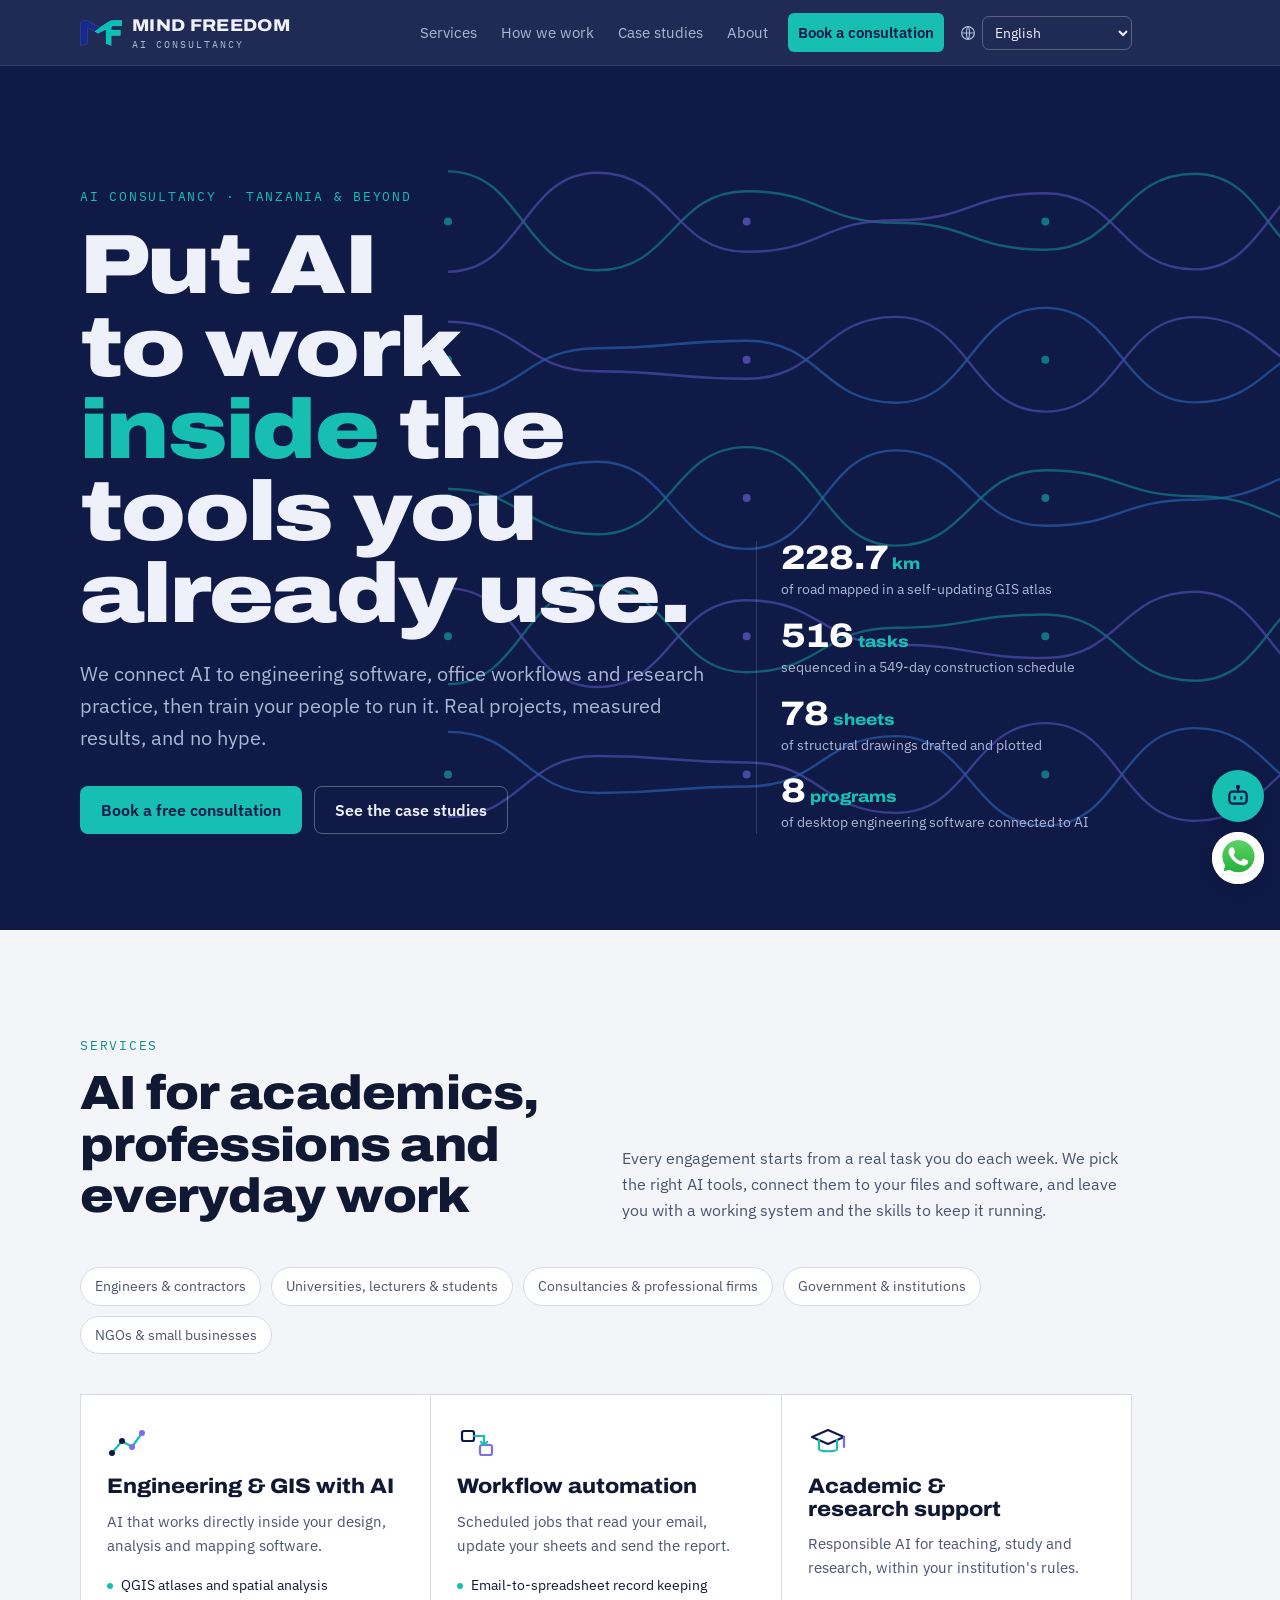
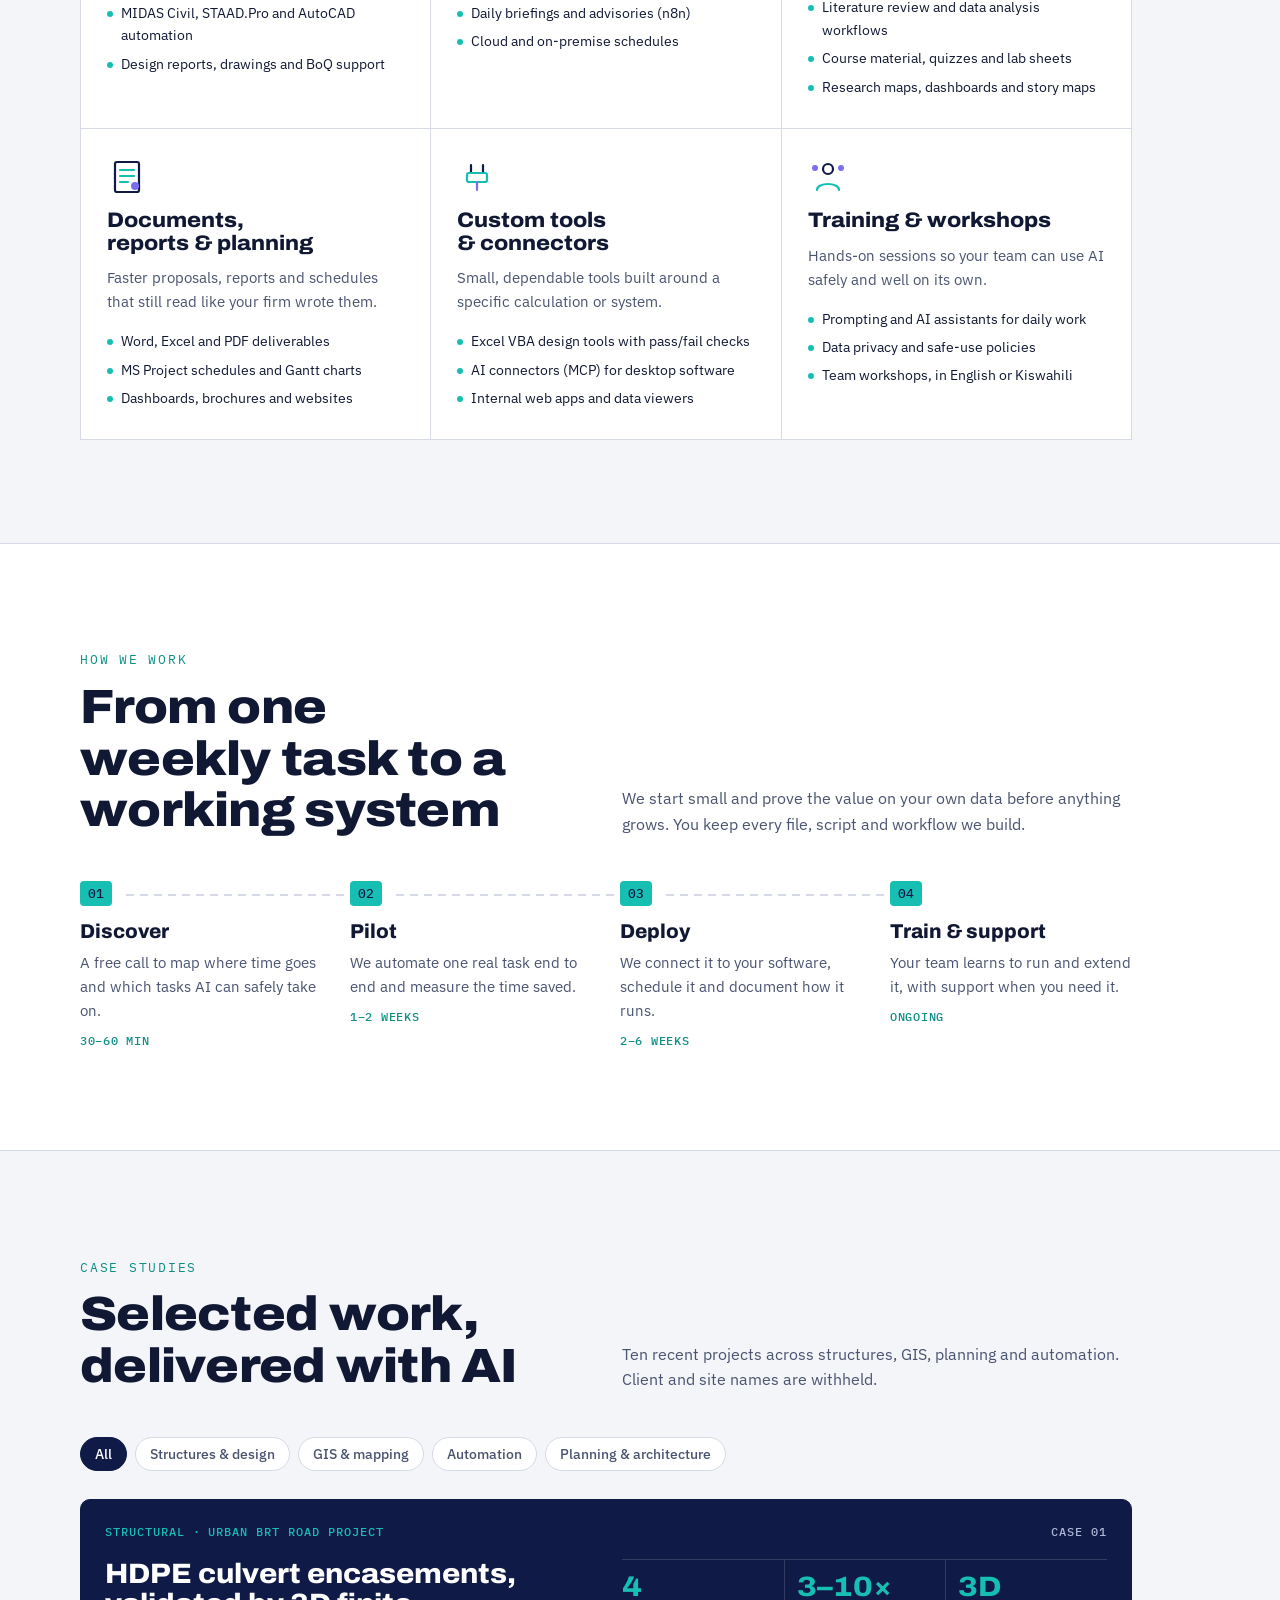
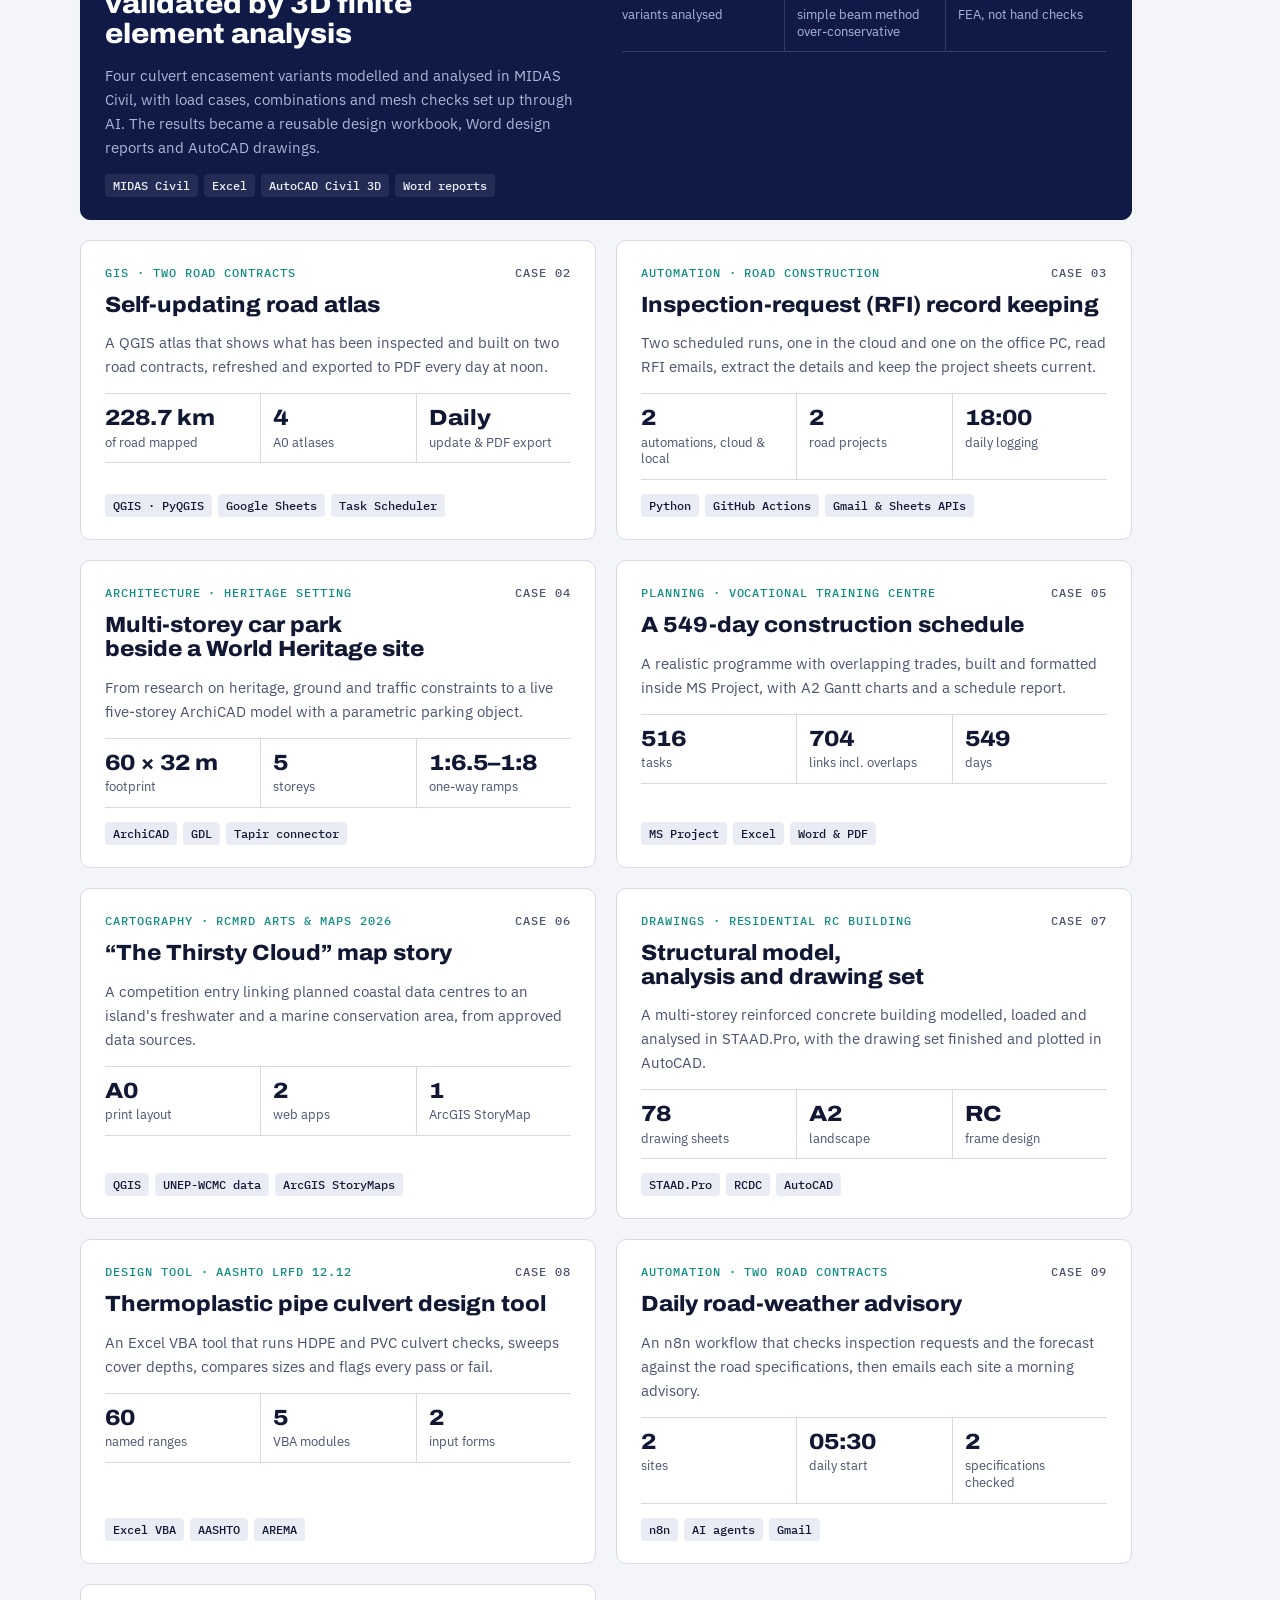
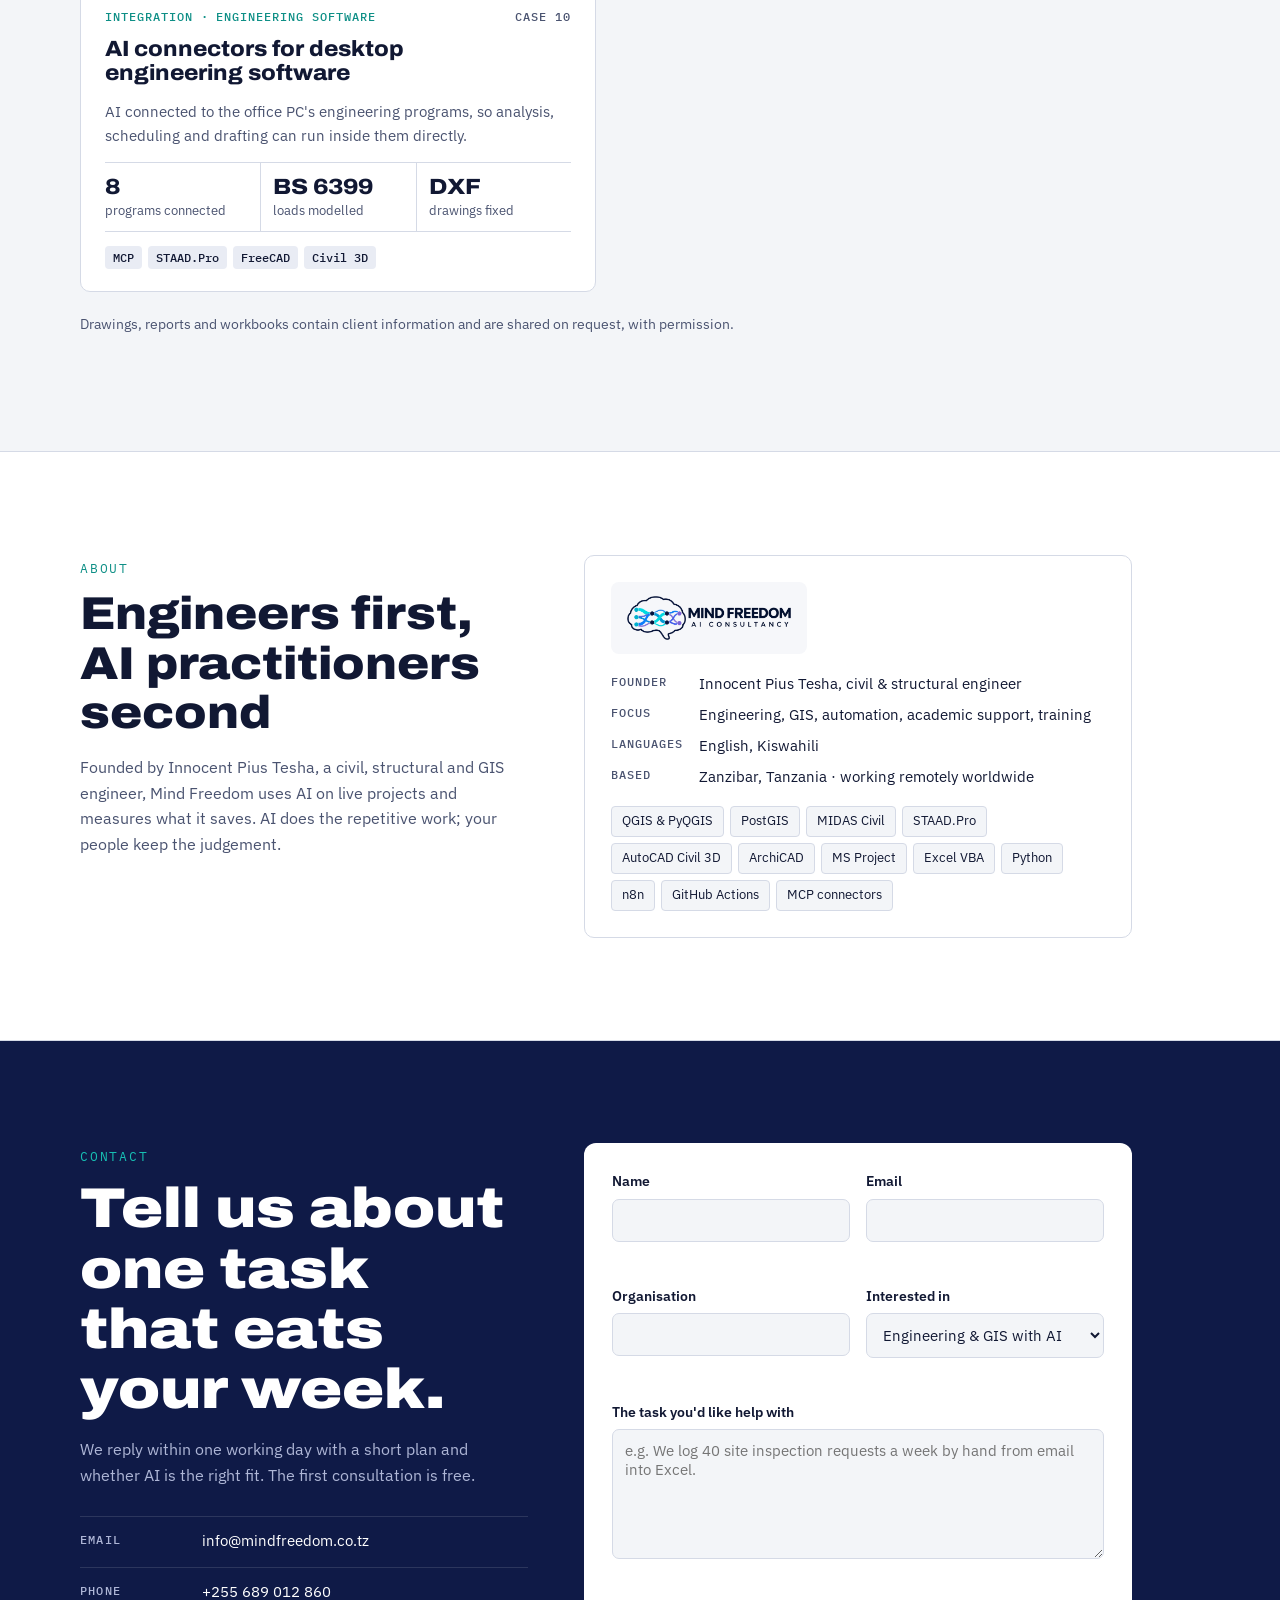
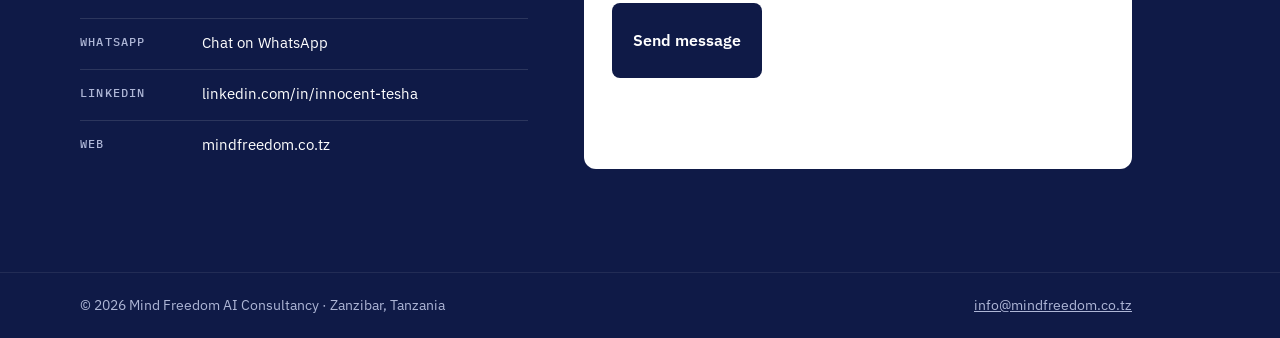
==== commit 10539155: "Add Meta Pixel (PageView + Contact on email/WhatsApp clicks) Co-Authored-By: Claude Opus 5.5 <norepl" ====
--- a/index.html
+++ b/index.html
@@ -278,6 +278,22 @@
 .msg.note{background:transparent;border:1px dashed var(--line);color:var(--muted);font-size:13px}
 </style>
 
+  <!-- Meta Pixel (dataset 1563999748603685) -->
+  <script>
+  !function(f,b,e,v,n,t,s){if(f.fbq)return;n=f.fbq=function(){n.callMethod?
+  n.callMethod.apply(n,arguments):n.queue.push(arguments)};if(!f._fbq)f._fbq=n;
+  n.push=n;n.loaded=!0;n.version='2.0';n.queue=[];t=b.createElement(e);t.async=!0;
+  t.src=v;s=b.getElementsByTagName(e)[0];s.parentNode.insertBefore(t,s)}(window,
+  document,'script','https://connect.facebook.net/en_US/fbevents.js');
+  fbq('init','1563999748603685');
+  fbq('track','PageView');
+  document.addEventListener('click',function(ev){
+    var a=ev.target.closest&&ev.target.closest('a[href^="mailto:"],a[href*="wa.me/"]');
+    if(a)fbq('track','Contact');
+  });
+  </script>
+  <noscript><img height="1" width="1" style="display:none" alt=""
+  src="https://www.facebook.com/tr?id=1563999748603685&ev=PageView&noscript=1"/></noscript>
 </head>
 <body>
 <header class="top">
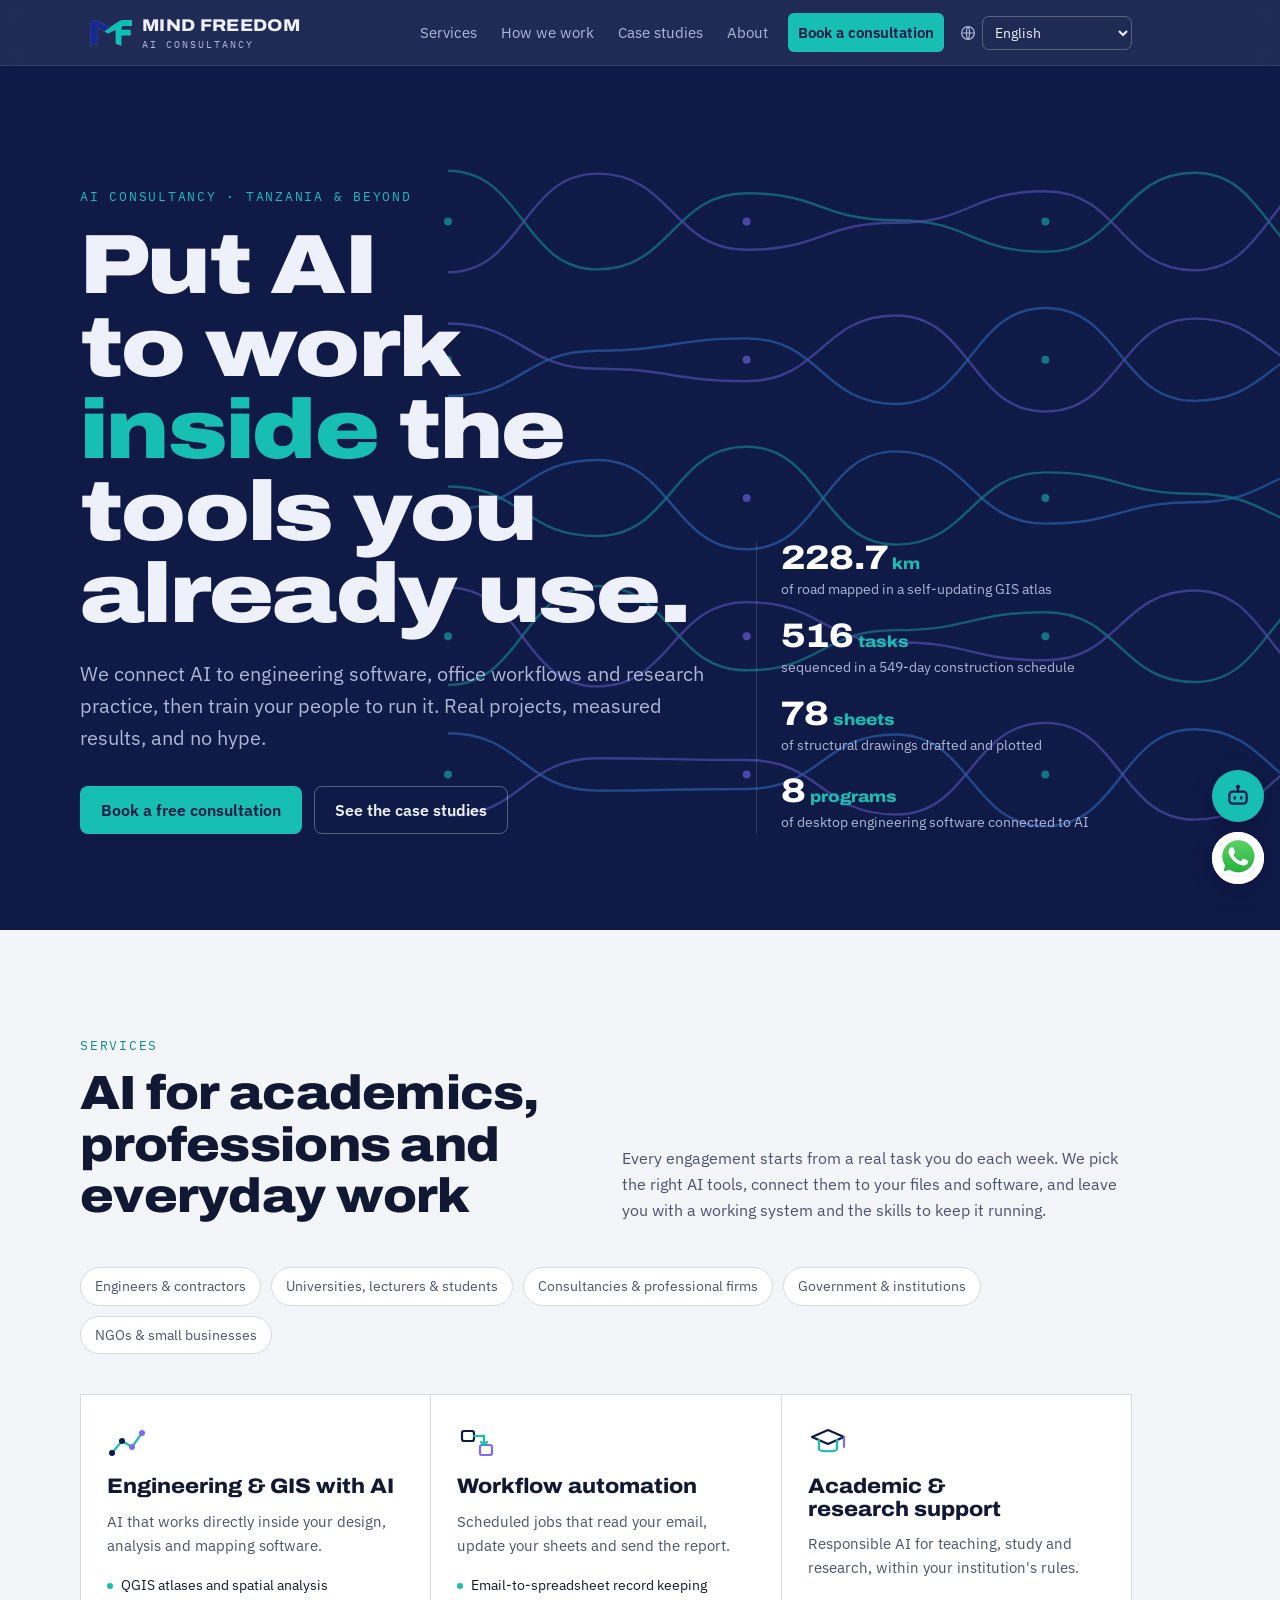
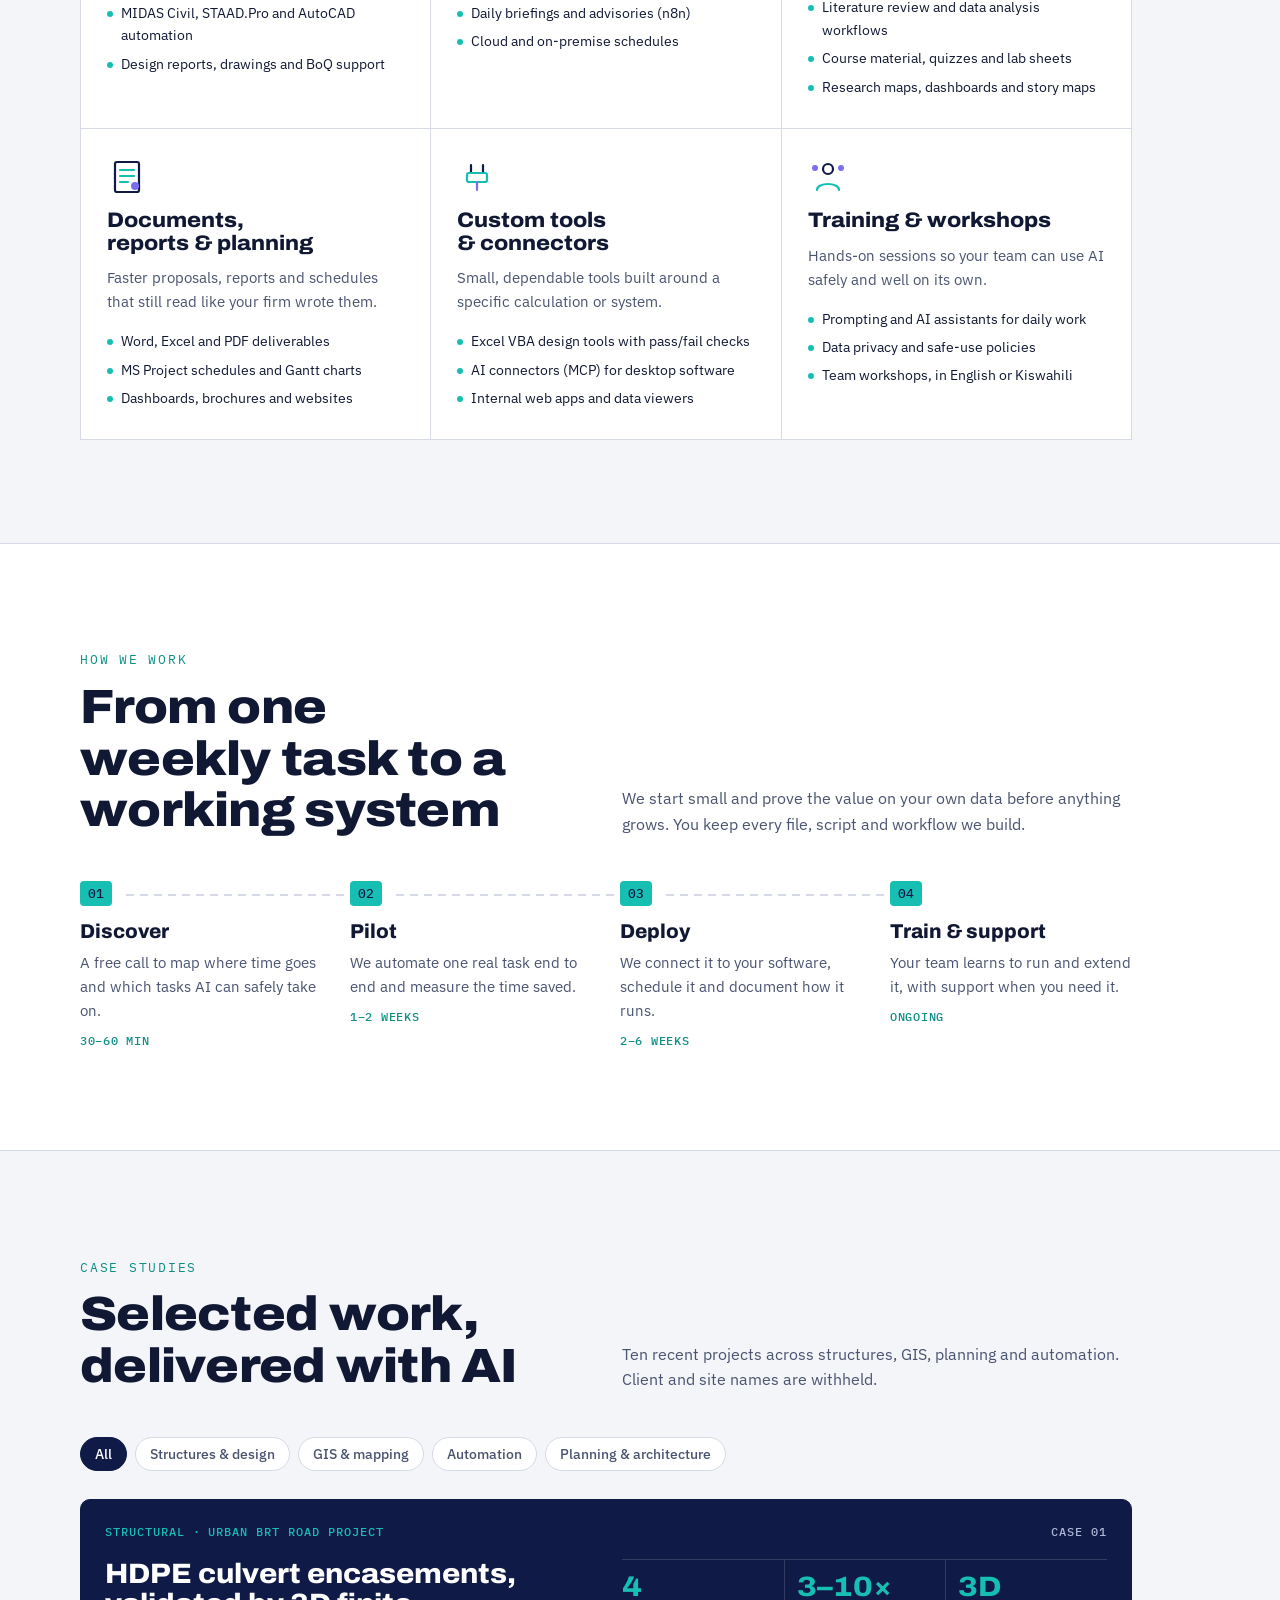
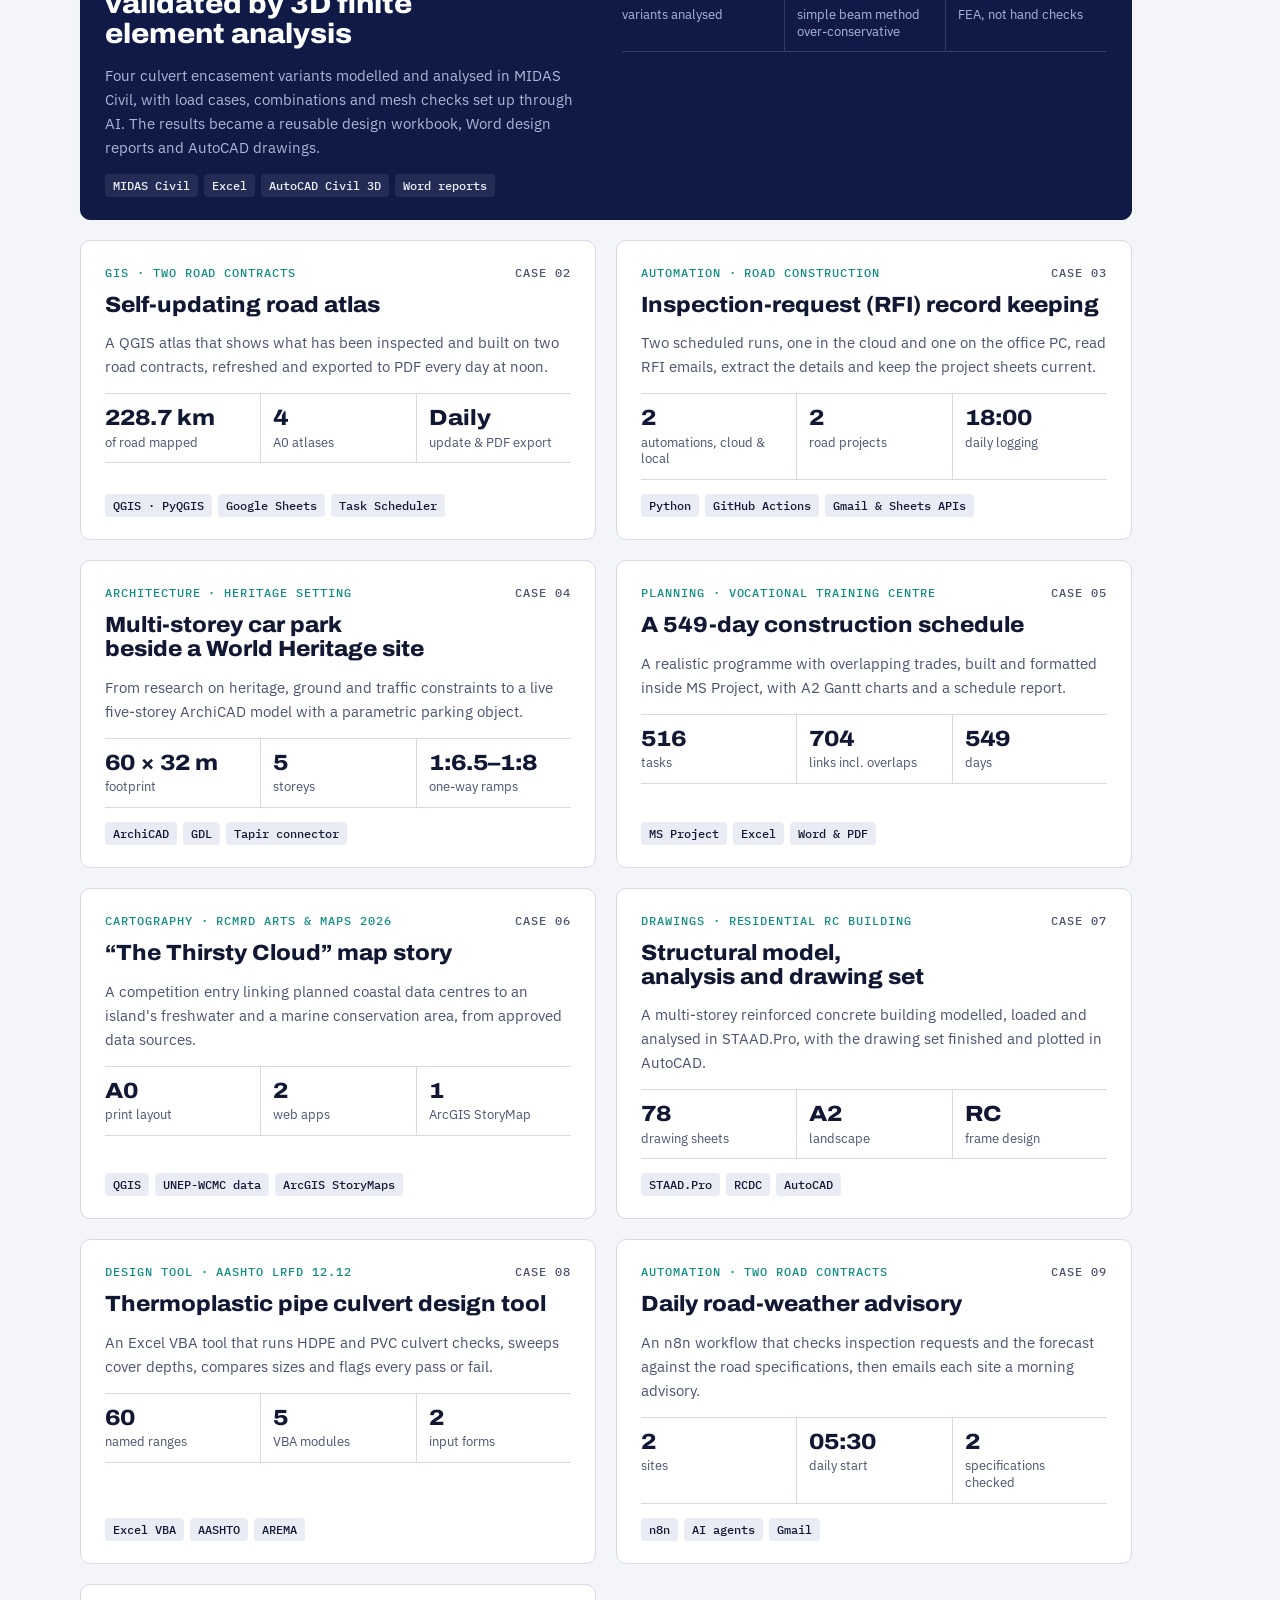
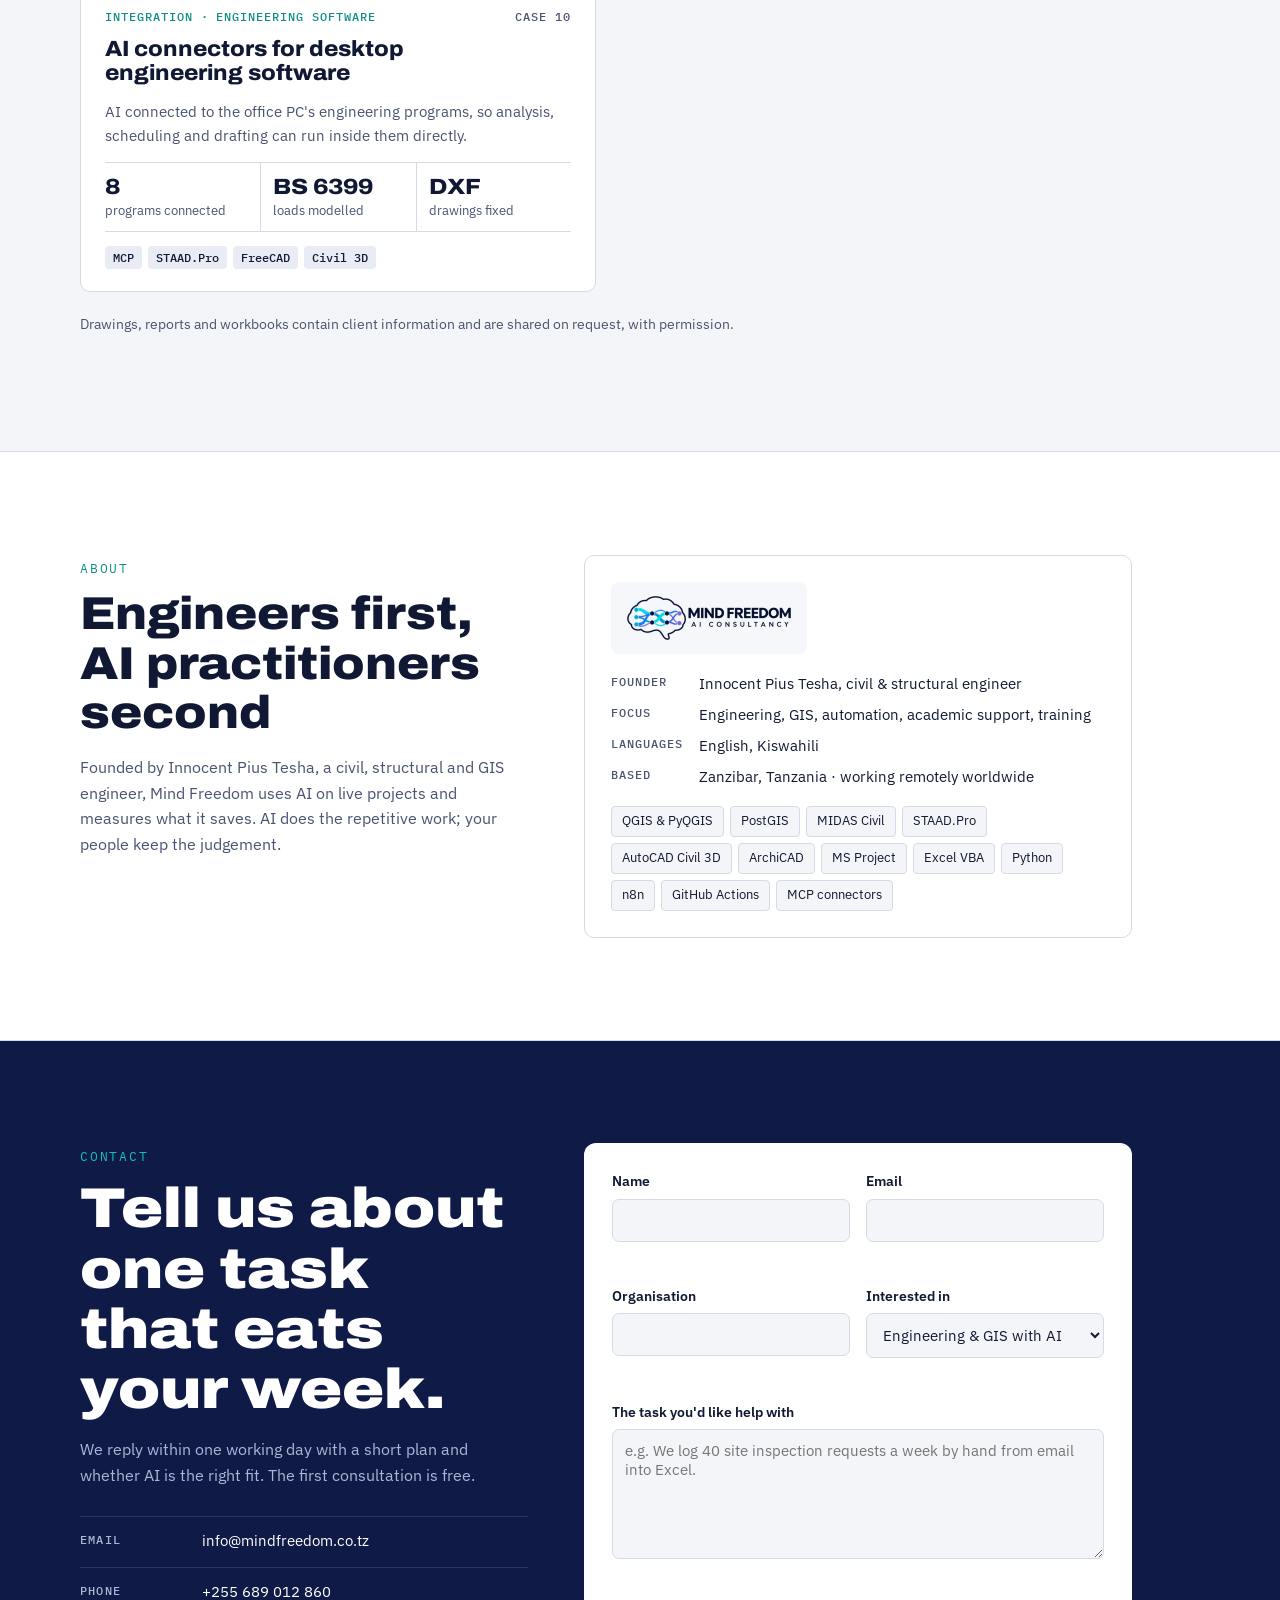
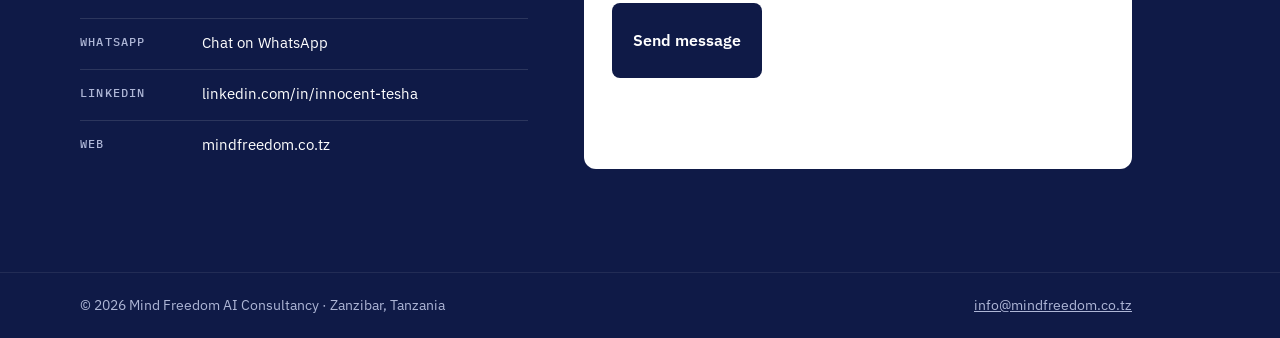
==== commit 1b1fb9c6: "Site update v7: languages, faster page, Gemini assistant ?lang= links, Uzbek and Kyrgyz (22 language" ====
--- a/index.html
+++ b/index.html
@@ -3,15 +3,77 @@
 <head>
 <meta charset="utf-8">
 <meta name="viewport" content="width=device-width, initial-scale=1, viewport-fit=cover">
-<title>Mind Freedom AI Consultancy | AI for engineering, research and everyday work</title>
+<title data-i18n="meta_title">Mind Freedom AI Consultancy | AI for engineering, research and everyday work</title>
 <meta name="description" content="Mind Freedom AI Consultancy puts AI to work inside engineering software, office workflows and research practice, then trains your team to run it. Based in Zanzibar, Tanzania.">
 <link rel="canonical" href="https://mindfreedom.co.tz/">
+<link rel="alternate" hreflang="en" href="https://mindfreedom.co.tz/">
+<link rel="alternate" hreflang="sw" href="https://mindfreedom.co.tz/?lang=sw">
+<link rel="alternate" hreflang="es" href="https://mindfreedom.co.tz/?lang=es">
+<link rel="alternate" hreflang="de" href="https://mindfreedom.co.tz/?lang=de">
+<link rel="alternate" hreflang="tr" href="https://mindfreedom.co.tz/?lang=tr">
+<link rel="alternate" hreflang="zh" href="https://mindfreedom.co.tz/?lang=zh">
+<link rel="alternate" hreflang="fil" href="https://mindfreedom.co.tz/?lang=fil">
+<link rel="alternate" hreflang="ja" href="https://mindfreedom.co.tz/?lang=ja">
+<link rel="alternate" hreflang="ar" href="https://mindfreedom.co.tz/?lang=ar">
+<link rel="alternate" hreflang="ru" href="https://mindfreedom.co.tz/?lang=ru">
+<link rel="alternate" hreflang="uz" href="https://mindfreedom.co.tz/?lang=uz">
+<link rel="alternate" hreflang="ky" href="https://mindfreedom.co.tz/?lang=ky">
+<link rel="alternate" hreflang="fr" href="https://mindfreedom.co.tz/?lang=fr">
+<link rel="alternate" hreflang="pt" href="https://mindfreedom.co.tz/?lang=pt">
+<link rel="alternate" hreflang="hi" href="https://mindfreedom.co.tz/?lang=hi">
+<link rel="alternate" hreflang="it" href="https://mindfreedom.co.tz/?lang=it">
+<link rel="alternate" hreflang="ko" href="https://mindfreedom.co.tz/?lang=ko">
+<link rel="alternate" hreflang="id" href="https://mindfreedom.co.tz/?lang=id">
+<link rel="alternate" hreflang="nl" href="https://mindfreedom.co.tz/?lang=nl">
+<link rel="alternate" hreflang="vi" href="https://mindfreedom.co.tz/?lang=vi">
+<link rel="alternate" hreflang="pl" href="https://mindfreedom.co.tz/?lang=pl">
+<link rel="alternate" hreflang="th" href="https://mindfreedom.co.tz/?lang=th">
+<link rel="alternate" hreflang="x-default" href="https://mindfreedom.co.tz/">
 <meta property="og:type" content="website">
 <meta property="og:title" content="Mind Freedom AI Consultancy">
 <meta property="og:description" content="AI for engineering, GIS, automation, academic support and training.">
 <meta property="og:url" content="https://mindfreedom.co.tz/">
 <meta property="og:image" content="https://mindfreedom.co.tz/assets/mf_logo_brain.png">
 <meta name="theme-color" content="#0F1A47">
+<!-- Meta Pixel (dataset 1563999748603685) -->
+  <script>
+  !function(f,b,e,v,n,t,s){if(f.fbq)return;n=f.fbq=function(){n.callMethod?
+  n.callMethod.apply(n,arguments):n.queue.push(arguments)};if(!f._fbq)f._fbq=n;
+  n.push=n;n.loaded=!0;n.version='2.0';n.queue=[];t=b.createElement(e);t.async=!0;
+  t.src=v;s=b.getElementsByTagName(e)[0];s.parentNode.insertBefore(t,s)}(window,
+  document,'script','https://connect.facebook.net/en_US/fbevents.js');
+  fbq('init','1563999748603685');
+  fbq('track','PageView');
+  document.addEventListener('click',function(ev){
+    var a=ev.target.closest&&ev.target.closest('a[href^="mailto:"],a[href*="wa.me/"]');
+    if(a)fbq('track','Contact');
+  });
+  </script>
+  <noscript><img height="1" width="1" style="display:none" alt=""
+  src="https://www.facebook.com/tr?id=1563999748603685&ev=PageView&noscript=1"/></noscript>
+
+<script>
+/* Pick the language before the page paints: ?lang=xx in the address first (ads link to it),
+   then the visitor's saved choice, then the phone/browser language. Non-English pages stay
+   hidden (max 2.5 s) until their text has loaded, so visitors never see English flash first. */
+(function(){
+  var C=["en", "sw", "es", "de", "tr", "zh", "fil", "ja", "ar", "ru", "uz", "ky", "fr", "pt", "hi", "it", "ko", "id", "nl", "vi", "pl", "th"],A={"tl": "fil", "kk": "ru", "tg": "ru", "tk": "ru", "az": "tr", "ms": "id"};
+  function ok(x){x=String(x||'').toLowerCase().split(/[-_]/)[0];x=A[x]||x;return C.indexOf(x)>-1?x:''}
+  var c='';
+  try{c=ok(new URLSearchParams(location.search).get('lang'))}catch(e){}
+  if(!c){try{c=ok(localStorage.getItem('mf-lang'))}catch(e){}}
+  if(!c){var n=navigator.languages||[navigator.language];for(var i=0;i<n.length&&!c;i++)c=ok(n[i])}
+  c=c||'en';window.MF_LANG=c;
+  /* an address with ?lang=xx is its own page for search engines */
+  try{if(new URLSearchParams(location.search).get('lang')&&c!=='en'){var k=document.querySelector('link[rel=canonical]');if(k)k.href='https://mindfreedom.co.tz/?lang='+c}}catch(e){}
+  if(c!=='en'){
+    var d=document.documentElement;d.className+=' mf-wait';
+    window.MF_PRE=fetch('content/i18n/'+c+'.json').then(function(r){if(!r.ok)throw 0;return r.json()});
+    setTimeout(function(){d.classList.remove('mf-wait')},2500);
+  }
+})();
+</script>
+<style>.mf-wait body{visibility:hidden}</style>
 <link rel="icon" type="image/png" sizes="32x32" href="assets/favicon-32.png">
 <link rel="icon" type="image/png" sizes="64x64" href="assets/favicon.png">
 <link rel="apple-touch-icon" href="assets/apple-touch-icon.png">
@@ -19,7 +81,9 @@
 
 <link rel="preconnect" href="https://fonts.googleapis.com">
 <link rel="preconnect" href="https://fonts.gstatic.com" crossorigin>
-<link rel="stylesheet" href="https://fonts.googleapis.com/css2?family=Archivo:wdth,wght@100..125,500..900&family=IBM+Plex+Mono:wght@400;500&family=IBM+Plex+Sans:wght@400;500;600&display=swap">
+<!-- fonts load without holding up the page; text shows at once in a system font, then switches -->
+<link rel="preload" as="style" href="https://fonts.googleapis.com/css2?family=Archivo:wdth,wght@100..125,500..900&family=IBM+Plex+Mono:wght@400;500&family=IBM+Plex+Sans:wght@400;500;600&display=swap" onload="this.onload=null;this.rel='stylesheet'">
+<noscript><link rel="stylesheet" href="https://fonts.googleapis.com/css2?family=Archivo:wdth,wght@100..125,500..900&family=IBM+Plex+Mono:wght@400;500&family=IBM+Plex+Sans:wght@400;500;600&display=swap"></noscript>
 <style>
 /* Layout: navy "signal" hero band with a live node-network, then a light working page in a 12-col rhythm; case files read like engineering sheets. */
 :root{
@@ -82,6 +146,9 @@
 .hero .wrap{position:relative;padding-block:clamp(64px,10vw,120px) clamp(56px,8vw,96px);display:grid;grid-template-columns:minmax(0,1.25fr) minmax(0,.75fr);gap:48px;align-items:end}
 .hero h1{font-weight:900;font-stretch:118%;font-size:clamp(40px,6.6vw,84px);letter-spacing:-.02em;line-height:.98}
 .hero h1 em{font-style:normal;color:var(--teal)}
+/* longer translations: smaller headline so the buttons stay in the first screen, and never split a word */
+.hero h1{overflow-wrap:normal;word-break:normal}
+.hero h1.long{font-size:clamp(32px,4.2vw,56px);font-stretch:100%}
 .hero p.lead{font-size:clamp(17px,1.6vw,20px);color:var(--band-muted);max-width:56ch;margin:22px 0 0}
 .hero .eyebrow{color:var(--teal);display:block;margin-bottom:18px}
 .actions{display:flex;flex-wrap:wrap;gap:12px;margin-top:32px}
@@ -276,30 +343,21 @@
 @media (max-width:480px){.top .wrap{gap:8px}.brand{gap:8px}.brand b{font-size:15px}.brand small{font-size:9px;letter-spacing:.14em}.lang svg{display:none}.lang select{max-width:92px;padding:6px 4px}}
 [dir="rtl"] .bot form button[type="submit"] svg{transform:scaleX(-1)}
 .msg.note{background:transparent;border:1px dashed var(--line);color:var(--muted);font-size:13px}
+
+/* <picture> wrappers (WebP with PNG fallback) take no box of their own, so the img styles above keep working */
+picture{display:contents}
+
+/* assistant: waiting for the server's reply */
+.msg.typing{opacity:.6;letter-spacing:.2em}
 </style>
 
-  <!-- Meta Pixel (dataset 1563999748603685) -->
-  <script>
-  !function(f,b,e,v,n,t,s){if(f.fbq)return;n=f.fbq=function(){n.callMethod?
-  n.callMethod.apply(n,arguments):n.queue.push(arguments)};if(!f._fbq)f._fbq=n;
-  n.push=n;n.loaded=!0;n.version='2.0';n.queue=[];t=b.createElement(e);t.async=!0;
-  t.src=v;s=b.getElementsByTagName(e)[0];s.parentNode.insertBefore(t,s)}(window,
-  document,'script','https://connect.facebook.net/en_US/fbevents.js');
-  fbq('init','1563999748603685');
-  fbq('track','PageView');
-  document.addEventListener('click',function(ev){
-    var a=ev.target.closest&&ev.target.closest('a[href^="mailto:"],a[href*="wa.me/"]');
-    if(a)fbq('track','Contact');
-  });
-  </script>
-  <noscript><img height="1" width="1" style="display:none" alt=""
-  src="https://www.facebook.com/tr?id=1563999748603685&ev=PageView&noscript=1"/></noscript>
+
 </head>
 <body>
 <header class="top">
   <div class="wrap">
     <a class="brand" href="#top" aria-label="Mind Freedom AI Consultancy, home">
-      <img src="assets/mf_mark.png" alt="" width="42" height="26">
+      <picture><source srcset="assets/mf_mark.webp" type="image/webp"><img src="assets/mf_mark.png" alt="" width="42" height="26"></picture>
       <span><b>MIND FREEDOM</b><small>AI CONSULTANCY</small></span>
     </a>
     <label class="lang"><svg viewBox="0 0 20 20" width="16" height="16" fill="none" stroke="currentColor" stroke-width="1.5" aria-hidden="true"><circle cx="10" cy="10" r="8"/><path d="M2 10h16M10 2c2.6 2.4 2.6 13.6 0 16M10 2c-2.6 2.4-2.6 13.6 0 16"/></svg><select id="lang" aria-label="Language"></select></label>
@@ -506,7 +564,7 @@
         <p data-i18n="about_p">Founded by Innocent Pius Tesha, a civil, structural and GIS engineer, Mind Freedom uses AI on live projects and measures what it saves. AI does the repetitive work; your people keep the judgement.</p>
       </div>
       <div class="card-id">
-        <div class="logo"><img src="assets/mf_logo_brain.png" alt="Mind Freedom AI Consultancy" width="600" height="161"></div>
+        <div class="logo"><picture><source srcset="assets/mf_logo_brain.webp" type="image/webp"><img src="assets/mf_logo_brain.png" alt="Mind Freedom AI Consultancy" width="600" height="161" loading="lazy" decoding="async"></picture></div>
         <dl>
           <dt data-i18n="ab1">Founder</dt><dd data-i18n="ab1v">Innocent Pius Tesha, civil &amp; structural engineer</dd>
           <dt data-i18n="ab2">Focus</dt><dd data-i18n="ab2v">Engineering, GIS, automation, academic support, training</dd>
@@ -571,7 +629,7 @@
     <span data-i18n="ai_title">Mind Freedom assistant</span>
   </button>
   <a class="fab fab-wa has-img" href="https://wa.me/255689012860" target="_blank" rel="noopener" data-i18n-aria="wa" aria-label="Chat on WhatsApp" title="WhatsApp">
-    <img src="assets/whatsapp.png" alt="" width="52" height="52">
+    <picture><source srcset="assets/whatsapp.webp" type="image/webp"><img src="assets/whatsapp.png" alt="" width="52" height="52"></picture>
     <span>WhatsApp</span>
   </a>
 </div>
@@ -595,7 +653,7 @@
   </form>
 </section>
 
-<script>window.MF={"langs":[{"code":"en","name":"English","speech":"en-US"},{"code":"sw","name":"Kiswahili","speech":"sw-TZ"},{"code":"es","name":"Español","speech":"es-ES"},{"code":"de","name":"Deutsch","speech":"de-DE"},{"code":"tr","name":"Türkçe","speech":"tr-TR"},{"code":"zh","name":"中文","speech":"zh-CN"},{"code":"fil","name":"Filipino","speech":"fil-PH"},{"code":"ja","name":"日本語","speech":"ja-JP"},{"code":"ar","name":"العربية","speech":"ar-SA","dir":"rtl"},{"code":"ru","name":"Русский","speech":"ru-RU"},{"code":"fr","name":"Français","speech":"fr-FR"},{"code":"pt","name":"Português","speech":"pt-BR"},{"code":"hi","name":"हिन्दी","speech":"hi-IN"},{"code":"it","name":"Italiano","speech":"it-IT"},{"code":"ko","name":"한국어","speech":"ko-KR"},{"code":"id","name":"Bahasa Indonesia","speech":"id-ID"},{"code":"nl","name":"Nederlands","speech":"nl-NL"},{"code":"vi","name":"Tiếng Việt","speech":"vi-VN"},{"code":"pl","name":"Polski","speech":"pl-PL"},{"code":"th","name":"ไทย","speech":"th-TH"}],"i18nPath":"content/i18n/","assistantEndpoint":"","en":{"nav_services":"Services","nav_process":"How we work","nav_work":"Case studies","nav_about":"About","nav_cta":"Book a consultation","hero_eyebrow":"AI consultancy · Tanzania & beyond","hero_h1":"Put AI to work <em>inside<\/em> the tools you already use.","hero_lead":"We connect AI to engineering software, office workflows and research practice, then train your people to run it. Real projects, measured results, and no hype.","hero_cta1":"Book a free consultation","hero_cta2":"See the case studies","svc_h2":"AI for academics, professions and everyday work","svc_p":"Every engagement starts from a real task you do each week. We pick the right AI tools, connect them to your files and software, and leave you with a working system and the skills to keep it running.","s1_t":"Engineering & GIS with AI","s1_d":"AI that works directly inside your design, analysis and mapping software.","s2_t":"Workflow automation","s2_d":"Scheduled jobs that read your email, update your sheets and send the report.","s3_t":"Academic & research support","s3_d":"Responsible AI for teaching, study and research, within your institution's rules.","s4_t":"Documents, reports & planning","s4_d":"Faster proposals, reports and schedules that still read like your firm wrote them.","s5_t":"Custom tools & connectors","s5_d":"Small, dependable tools built around a specific calculation or system.","s6_t":"Training & workshops","s6_d":"Hands-on sessions so your team can use AI safely and well on its own.","proc_h2":"From one weekly task to a working system","p1_t":"Discover","p1_d":"A free call to map where time goes and which tasks AI can safely take on.","p2_t":"Pilot","p2_d":"We automate one real task end to end and measure the time saved.","p3_t":"Deploy","p3_d":"We connect it to your software, schedule it and document how it runs.","p4_t":"Train & support","p4_d":"Your team learns to run and extend it, with support when you need it.","work_h2":"Selected work, delivered with AI","work_p":"Ten recent projects across structures, GIS, planning and automation. Client and site names are withheld.","about_h2":"Engineers first, AI practitioners second","about_p":"Founded by Innocent Pius Tesha, a civil, structural and GIS engineer, Mind Freedom uses AI on live projects and measures what it saves. AI does the repetitive work; your people keep the judgement.","contact_h2":"Tell us about one task that eats your week.","contact_p":"We reply within one working day with a short plan and whether AI is the right fit. The first consultation is free.","f_name":"Name","f_email":"Email","f_org":"Organisation","f_topic":"Interested in","f_msg":"The task you'd like help with","f_send":"Send message","f_ok":"Thank you. Your message was sent; we will reply within one working day.","f_err":"The message could not be sent. Please email info@mindfreedom.co.tz directly.","f_invalid":"Please add your name, a valid email and a short description of the task.","wa":"Chat on WhatsApp","ai_title":"Mind Freedom assistant","ai_hello":"Hello! Ask me about our services, how we work, pricing or how to reach us.","ai_ph":"Type your question…","ai_price":"The first consultation is free. After it, we send a quote for your task before any work starts.","ai_contact":"Email info@mindfreedom.co.tz, call or WhatsApp +255 689 012 860, or use the contact form on this page.","ai_fallback":"I don't have an answer for that yet. Message us on WhatsApp or by email and a person will reply.","chip_price":"Pricing","chip_contact":"Contact","ai_voice":"Read replies aloud","ai_mic":"Speak","menu":"Menu","st1_l":"of road mapped in a self-updating GIS atlas","st2_u":"tasks","st2_l":"sequenced in a 549-day construction schedule","st3_u":"sheets","st3_l":"of structural drawings drafted and plotted","st4_u":"programs","st4_l":"of desktop engineering software connected to AI","aud1":"Engineers & contractors","aud2":"Universities, lecturers & students","aud3":"Consultancies & professional firms","aud4":"Government & institutions","aud5":"NGOs & small businesses","b11":"QGIS atlases and spatial analysis","b12":"MIDAS Civil, STAAD.Pro and AutoCAD automation","b13":"Design reports, drawings and BoQ support","b21":"Email-to-spreadsheet record keeping","b22":"Daily briefings and advisories (n8n)","b23":"Cloud and on-premise schedules","b31":"Literature review and data analysis workflows","b32":"Course material, quizzes and lab sheets","b33":"Research maps, dashboards and story maps","b41":"Word, Excel and PDF deliverables","b42":"MS Project schedules and Gantt charts","b43":"Dashboards, brochures and websites","b51":"Excel VBA design tools with pass/fail checks","b52":"AI connectors (MCP) for desktop software","b53":"Internal web apps and data viewers","b61":"Prompting and AI assistants for daily work","b62":"Data privacy and safe-use policies","b63":"Team workshops, in English or Kiswahili","proc_p":"We start small and prove the value on your own data before anything grows. You keep every file, script and workflow we build.","t1":"30–60 min","t2":"1–2 weeks","t3":"2–6 weeks","t4":"Ongoing","fl0":"All","fl1":"Structures & design","fl2":"GIS & mapping","fl3":"Automation","fl4":"Planning & architecture","case":"Case","c1c":"Structural · Urban BRT road project","c1t":"HDPE culvert encasements, validated by 3D finite element analysis","c1p":"Four culvert encasement variants modelled and analysed in MIDAS Civil, with load cases, combinations and mesh checks set up through AI. The results became a reusable design workbook, Word design reports and AutoCAD drawings.","f11":"variants analysed","f12":"simple beam method over-conservative","f13":"FEA, not hand checks","c2c":"GIS · Two road contracts","c2t":"Self-updating road atlas","c2p":"A QGIS atlas that shows what has been inspected and built on two road contracts, refreshed and exported to PDF every day at noon.","f21":"of road mapped","f22":"A0 atlases","f23v":"Daily","f23":"update & PDF export","c3c":"Automation · Road construction","c3t":"Inspection-request (RFI) record keeping","c3p":"Two scheduled runs, one in the cloud and one on the office PC, read RFI emails, extract the details and keep the project sheets current.","f31":"automations, cloud & local","f32":"road projects","f33":"daily logging","c4c":"Architecture · Heritage setting","c4t":"Multi-storey car park beside a World Heritage site","c4p":"From research on heritage, ground and traffic constraints to a live five-storey ArchiCAD model with a parametric parking object.","f41":"footprint","f42":"storeys","f43":"one-way ramps","c5c":"Planning · Vocational Training Centre","c5t":"A 549-day construction schedule","c5p":"A realistic programme with overlapping trades, built and formatted inside MS Project, with A2 Gantt charts and a schedule report.","f51":"tasks","f52":"links incl. overlaps","f53":"days","c6c":"Cartography · RCMRD Arts & Maps 2026","c6t":"“The Thirsty Cloud” map story","c6p":"A competition entry linking planned coastal data centres to an island's freshwater and a marine conservation area, from approved data sources.","f61":"print layout","f62":"web apps","c7c":"Drawings · Residential RC building","c7t":"Structural model, analysis and drawing set","c7p":"A multi-storey reinforced concrete building modelled, loaded and analysed in STAAD.Pro, with the drawing set finished and plotted in AutoCAD.","f71":"drawing sheets","f72":"landscape","f73":"frame design","c8c":"Design tool · AASHTO LRFD 12.12","c8t":"Thermoplastic pipe culvert design tool","c8p":"An Excel VBA tool that runs HDPE and PVC culvert checks, sweeps cover depths, compares sizes and flags every pass or fail.","f81":"named ranges","f82":"VBA modules","f83":"input forms","c9c":"Automation · Two road contracts","c9t":"Daily road-weather advisory","c9p":"An n8n workflow that checks inspection requests and the forecast against the road specifications, then emails each site a morning advisory.","f91":"sites","f92":"daily start","f93":"specifications checked","c10c":"Integration · Engineering software","c10t":"AI connectors for desktop engineering software","c10p":"AI connected to the office PC's engineering programs, so analysis, scheduling and drafting can run inside them directly.","fa1":"programs connected","fa2":"loads modelled","fa3":"drawings fixed","wfiles":"Drawings, reports and workbooks contain client information and are shared on request, with permission.","ab1":"Founder","ab1v":"Innocent Pius Tesha, civil & structural engineer","ab2":"Focus","ab2v":"Engineering, GIS, automation, academic support, training","ab3":"Languages","ab3v":"English, Kiswahili","ab4":"Based","ab4v":"Zanzibar, Tanzania · working remotely worldwide","l1":"Email","l2":"Phone","l3":"Web","f_other":"Something else","f_ph":"e.g. We log 40 site inspection requests a week by hand from email into Excel.","ai_novoice":"This device has no voice installed for English, so replies are shown as text only."}};</script>
+<script>window.MF={"langs":[{"code":"en","name":"English","speech":"en-US"},{"code":"sw","name":"Kiswahili","speech":"sw-TZ"},{"code":"es","name":"Español","speech":"es-ES"},{"code":"de","name":"Deutsch","speech":"de-DE"},{"code":"tr","name":"Türkçe","speech":"tr-TR"},{"code":"zh","name":"中文","speech":"zh-CN"},{"code":"fil","name":"Filipino","speech":"fil-PH"},{"code":"ja","name":"日本語","speech":"ja-JP"},{"code":"ar","name":"العربية","speech":"ar-SA","dir":"rtl"},{"code":"ru","name":"Русский","speech":"ru-RU"},{"code":"uz","name":"Oʻzbekcha","speech":"uz-UZ"},{"code":"ky","name":"Кыргызча","speech":"ky-KG"},{"code":"fr","name":"Français","speech":"fr-FR"},{"code":"pt","name":"Português","speech":"pt-BR"},{"code":"hi","name":"हिन्दी","speech":"hi-IN"},{"code":"it","name":"Italiano","speech":"it-IT"},{"code":"ko","name":"한국어","speech":"ko-KR"},{"code":"id","name":"Bahasa Indonesia","speech":"id-ID"},{"code":"nl","name":"Nederlands","speech":"nl-NL"},{"code":"vi","name":"Tiếng Việt","speech":"vi-VN"},{"code":"pl","name":"Polski","speech":"pl-PL"},{"code":"th","name":"ไทย","speech":"th-TH"}],"i18nPath":"content/i18n/","assistantEndpoint":"https://mindfreedom-assistant.innoptesha.workers.dev/","siteUrl":"https://mindfreedom.co.tz","en":{"nav_services":"Services","nav_process":"How we work","nav_work":"Case studies","nav_about":"About","nav_cta":"Book a consultation","hero_eyebrow":"AI consultancy · Tanzania & beyond","hero_h1":"Put AI to work <em>inside<\/em> the tools you already use.","hero_lead":"We connect AI to engineering software, office workflows and research practice, then train your people to run it. Real projects, measured results, and no hype.","hero_cta1":"Book a free consultation","hero_cta2":"See the case studies","svc_h2":"AI for academics, professions and everyday work","svc_p":"Every engagement starts from a real task you do each week. We pick the right AI tools, connect them to your files and software, and leave you with a working system and the skills to keep it running.","s1_t":"Engineering & GIS with AI","s1_d":"AI that works directly inside your design, analysis and mapping software.","s2_t":"Workflow automation","s2_d":"Scheduled jobs that read your email, update your sheets and send the report.","s3_t":"Academic & research support","s3_d":"Responsible AI for teaching, study and research, within your institution's rules.","s4_t":"Documents, reports & planning","s4_d":"Faster proposals, reports and schedules that still read like your firm wrote them.","s5_t":"Custom tools & connectors","s5_d":"Small, dependable tools built around a specific calculation or system.","s6_t":"Training & workshops","s6_d":"Hands-on sessions so your team can use AI safely and well on its own.","proc_h2":"From one weekly task to a working system","p1_t":"Discover","p1_d":"A free call to map where time goes and which tasks AI can safely take on.","p2_t":"Pilot","p2_d":"We automate one real task end to end and measure the time saved.","p3_t":"Deploy","p3_d":"We connect it to your software, schedule it and document how it runs.","p4_t":"Train & support","p4_d":"Your team learns to run and extend it, with support when you need it.","work_h2":"Selected work, delivered with AI","work_p":"Ten recent projects across structures, GIS, planning and automation. Client and site names are withheld.","about_h2":"Engineers first, AI practitioners second","about_p":"Founded by Innocent Pius Tesha, a civil, structural and GIS engineer, Mind Freedom uses AI on live projects and measures what it saves. AI does the repetitive work; your people keep the judgement.","contact_h2":"Tell us about one task that eats your week.","contact_p":"We reply within one working day with a short plan and whether AI is the right fit. The first consultation is free.","f_name":"Name","f_email":"Email","f_org":"Organisation","f_topic":"Interested in","f_msg":"The task you'd like help with","f_send":"Send message","f_ok":"Thank you. Your message was sent; we will reply within one working day.","f_err":"The message could not be sent. Please email info@mindfreedom.co.tz directly.","f_invalid":"Please add your name, a valid email and a short description of the task.","wa":"Chat on WhatsApp","ai_title":"Mind Freedom assistant","ai_hello":"Hello! Ask me about our services, how we work, pricing or how to reach us.","ai_ph":"Type your question…","ai_price":"The first consultation is free. After it, we send a quote for your task before any work starts.","ai_contact":"Email info@mindfreedom.co.tz, call or WhatsApp +255 689 012 860, or use the contact form on this page.","ai_fallback":"I don't have an answer for that yet. Message us on WhatsApp or by email and a person will reply.","chip_price":"Pricing","chip_contact":"Contact","ai_voice":"Read replies aloud","ai_mic":"Speak","menu":"Menu","st1_l":"of road mapped in a self-updating GIS atlas","st2_u":"tasks","st2_l":"sequenced in a 549-day construction schedule","st3_u":"sheets","st3_l":"of structural drawings drafted and plotted","st4_u":"programs","st4_l":"of desktop engineering software connected to AI","aud1":"Engineers & contractors","aud2":"Universities, lecturers & students","aud3":"Consultancies & professional firms","aud4":"Government & institutions","aud5":"NGOs & small businesses","b11":"QGIS atlases and spatial analysis","b12":"MIDAS Civil, STAAD.Pro and AutoCAD automation","b13":"Design reports, drawings and BoQ support","b21":"Email-to-spreadsheet record keeping","b22":"Daily briefings and advisories (n8n)","b23":"Cloud and on-premise schedules","b31":"Literature review and data analysis workflows","b32":"Course material, quizzes and lab sheets","b33":"Research maps, dashboards and story maps","b41":"Word, Excel and PDF deliverables","b42":"MS Project schedules and Gantt charts","b43":"Dashboards, brochures and websites","b51":"Excel VBA design tools with pass/fail checks","b52":"AI connectors (MCP) for desktop software","b53":"Internal web apps and data viewers","b61":"Prompting and AI assistants for daily work","b62":"Data privacy and safe-use policies","b63":"Team workshops, in English or Kiswahili","proc_p":"We start small and prove the value on your own data before anything grows. You keep every file, script and workflow we build.","t1":"30–60 min","t2":"1–2 weeks","t3":"2–6 weeks","t4":"Ongoing","fl0":"All","fl1":"Structures & design","fl2":"GIS & mapping","fl3":"Automation","fl4":"Planning & architecture","case":"Case","c1c":"Structural · Urban BRT road project","c1t":"HDPE culvert encasements, validated by 3D finite element analysis","c1p":"Four culvert encasement variants modelled and analysed in MIDAS Civil, with load cases, combinations and mesh checks set up through AI. The results became a reusable design workbook, Word design reports and AutoCAD drawings.","f11":"variants analysed","f12":"simple beam method over-conservative","f13":"FEA, not hand checks","c2c":"GIS · Two road contracts","c2t":"Self-updating road atlas","c2p":"A QGIS atlas that shows what has been inspected and built on two road contracts, refreshed and exported to PDF every day at noon.","f21":"of road mapped","f22":"A0 atlases","f23v":"Daily","f23":"update & PDF export","c3c":"Automation · Road construction","c3t":"Inspection-request (RFI) record keeping","c3p":"Two scheduled runs, one in the cloud and one on the office PC, read RFI emails, extract the details and keep the project sheets current.","f31":"automations, cloud & local","f32":"road projects","f33":"daily logging","c4c":"Architecture · Heritage setting","c4t":"Multi-storey car park beside a World Heritage site","c4p":"From research on heritage, ground and traffic constraints to a live five-storey ArchiCAD model with a parametric parking object.","f41":"footprint","f42":"storeys","f43":"one-way ramps","c5c":"Planning · Vocational Training Centre","c5t":"A 549-day construction schedule","c5p":"A realistic programme with overlapping trades, built and formatted inside MS Project, with A2 Gantt charts and a schedule report.","f51":"tasks","f52":"links incl. overlaps","f53":"days","c6c":"Cartography · RCMRD Arts & Maps 2026","c6t":"“The Thirsty Cloud” map story","c6p":"A competition entry linking planned coastal data centres to an island's freshwater and a marine conservation area, from approved data sources.","f61":"print layout","f62":"web apps","c7c":"Drawings · Residential RC building","c7t":"Structural model, analysis and drawing set","c7p":"A multi-storey reinforced concrete building modelled, loaded and analysed in STAAD.Pro, with the drawing set finished and plotted in AutoCAD.","f71":"drawing sheets","f72":"landscape","f73":"frame design","c8c":"Design tool · AASHTO LRFD 12.12","c8t":"Thermoplastic pipe culvert design tool","c8p":"An Excel VBA tool that runs HDPE and PVC culvert checks, sweeps cover depths, compares sizes and flags every pass or fail.","f81":"named ranges","f82":"VBA modules","f83":"input forms","c9c":"Automation · Two road contracts","c9t":"Daily road-weather advisory","c9p":"An n8n workflow that checks inspection requests and the forecast against the road specifications, then emails each site a morning advisory.","f91":"sites","f92":"daily start","f93":"specifications checked","c10c":"Integration · Engineering software","c10t":"AI connectors for desktop engineering software","c10p":"AI connected to the office PC's engineering programs, so analysis, scheduling and drafting can run inside them directly.","fa1":"programs connected","fa2":"loads modelled","fa3":"drawings fixed","wfiles":"Drawings, reports and workbooks contain client information and are shared on request, with permission.","ab1":"Founder","ab1v":"Innocent Pius Tesha, civil & structural engineer","ab2":"Focus","ab2v":"Engineering, GIS, automation, academic support, training","ab3":"Languages","ab3v":"English, Kiswahili","ab4":"Based","ab4v":"Zanzibar, Tanzania · working remotely worldwide","l1":"Email","l2":"Phone","l3":"Web","f_other":"Something else","f_ph":"e.g. We log 40 site inspection requests a week by hand from email into Excel.","ai_novoice":"This device has no voice installed for English, so replies are shown as text only.","meta_title":"Mind Freedom AI Consultancy | AI for engineering, research and everyday work","meta_desc":"Mind Freedom AI Consultancy puts AI to work inside engineering software, office workflows and research, then trains your team to run it. Based in Zanzibar, Tanzania."}};</script>
 <script>
 (function(){
   'use strict';
@@ -604,6 +662,8 @@
   var cache={en:MF.en},cur='en',T=MF.en;
   function $(id){return document.getElementById(id)}
   function store(k,v){try{if(v===undefined)return localStorage.getItem(k);localStorage.setItem(k,v)}catch(e){return null}}
+  /* Meta Pixel events (the Pixel itself is in <head>); never let tracking break the page */
+  function px(kind,name,params){try{if(window.fbq)window.fbq(kind,name,params||{})}catch(e){}}
   var still=window.matchMedia('(prefers-reduced-motion: reduce)').matches;
 
   /* ---------- menu, year, case filters ---------- */
@@ -621,6 +681,7 @@
   var sel=$('lang');
   LANGS.forEach(function(l){var o=document.createElement('option');o.value=l.code;o.textContent=l.name;sel.appendChild(o)});
   function pick(){
+    if(window.MF_LANG&&byCode[window.MF_LANG])return window.MF_LANG; /* chosen in <head> */
     var s=store('mf-lang');if(s&&byCode[s])return s;
     var n=navigator.languages||[navigator.language||'en'];
     for(var i=0;i<n.length;i++){var c=String(n[i]).toLowerCase().split('-')[0];if(c==='tl')c='fil';if(byCode[c])return c}
@@ -628,6 +689,7 @@
   }
   function load(code){
     if(cache[code])return Promise.resolve(cache[code]);
+    if(window.MF_PRE&&code===window.MF_LANG){var p=window.MF_PRE;window.MF_PRE=null;return p.then(function(d){cache[code]=d;return d})}
     return fetch(MF.i18nPath+code+'.json').then(function(r){if(!r.ok)throw 0;return r.json()}).then(function(d){cache[code]=d;return d});
   }
   function apply(){
@@ -636,13 +698,19 @@
     document.querySelectorAll('[data-i18n-html]').forEach(function(el){var v=T[el.getAttribute('data-i18n-html')];if(v!=null)el.innerHTML=v});
     document.querySelectorAll('[data-i18n-ph]').forEach(function(el){var v=T[el.getAttribute('data-i18n-ph')];if(v!=null)el.placeholder=v});
     document.querySelectorAll('[data-i18n-aria]').forEach(function(el){var v=T[el.getAttribute('data-i18n-aria')];if(v!=null)el.setAttribute('aria-label',v)});
+    var h=$('hero-h1');if(h)h.classList.toggle('long',h.textContent.length>56);
+    var md=document.querySelector('meta[name=description]');if(md&&T.meta_desc)md.setAttribute('content',T.meta_desc);
   }
   function setLang(code,save){
     return load(code).catch(function(){code='en';return MF.en}).then(function(d){
       cur=code;T=d;if(save)store('mf-lang',code);sel.value=code;apply();bot.reset();
     });
   }
-  sel.addEventListener('change',function(){setLang(sel.value,true)});
+  /* keep ?lang= in the address in step with the dropdown, so a shared link opens in the same language */
+  function setUrl(code){
+    try{var u=new URL(location.href);if(code==='en')u.searchParams.delete('lang');else u.searchParams.set('lang',code);history.replaceState(null,'',u);var k=document.querySelector('link[rel=canonical]');if(k)k.href=MF.siteUrl+'/'+(code==='en'?'':'?lang='+code)}catch(e){}
+  }
+  sel.addEventListener('change',function(){setLang(sel.value,true);setUrl(sel.value);px('trackCustom','ChangeLanguage',{lang:sel.value})});
 
   /* ---------- assistant ---------- */
   var bot=(function(){
@@ -651,13 +719,13 @@
     var synth=window.speechSynthesis,SR=window.SpeechRecognition||window.webkitSpeechRecognition;
     var voice=store('mf-voice')==='1';
     var KW={
-      price:['price','pricing','cost','fee','quote','how much','charge','bei','gharama','precio','costo','cuánto','preis','kosten','kostet','fiyat','ücret','价格','费用','多少钱','presyo','magkano','料金','価格','費用','سعر','تكلفة','цен','стоим','сколько','prix','tarif','combien','preço','custo','quanto','कीमत','क़ीमत','दाम','शुल्क','prezz','비용','가격','harga','biaya','prijs','giá','chi phí','cena','koszt','ราคา'],
-      contact:['contact','email','e-mail','phone','call','whatsapp','reach','mawasiliano','wasiliana','simu','contacto','kontakt','iletişim','telefon','联系','电话','kontak','連絡','問い合わせ','تواصل','اتصال','контакт','связ','téléphone','contato','संपर्क','contatt','연락','hubungi','liên hệ','ติดต่อ'],
-      services:['service','offer','what do you do','huduma','servicio','leistung','dienst','hizmet','服务','serbisyo','サービス','خدم','услуг','serviço','सेवा','serviz','서비스','layanan','dịch vụ','usług','บริการ'],
-      process:['process','how','start','begin','jinsi','cómo','wie','nasıl','流程','怎么','paano','進め方','どう','كيف','как','comment','como','कैसे','come','어떻게','방식','bagaimana','hoe','thế nào','cách','jak','อย่างไร','วิธี'],
-      work:['case','project','portfolio','example','mradi','miradi','proyecto','projekt','proje','案例','项目','proyekto','事例','実績','مشاريع','проект','кейс','projet','projeto','प्रोजेक्ट','progett','사례','프로젝트','proyek','dự án','โครงการ','ผลงาน'],
-      about:['who','about','founder','nani','kuhusu','quién','wer','über','kim','hakkında','关于','谁','sino','誰','について','кто','о нас','qui','quem','sobre','कौन','누구','소개','siapa','tentang','over','giới thiệu','kto','ใคร','เกี่ยวกับ'],
-      greet:['hello','hi','hey','habari','hujambo','mambo','hola','hallo','merhaba','你好','kumusta','こんにちは','مرحبا','привет','здравствуйте','bonjour','olá','नमस्ते','ciao','안녕','halo','xin chào','cześć','สวัสดี']
+      price:['price','pricing','cost','fee','quote','how much','charge','bei','gharama','precio','costo','cuánto','preis','kosten','kostet','fiyat','ücret','价格','费用','多少钱','presyo','magkano','料金','価格','費用','سعر','تكلفة','цен','стоим','сколько','prix','tarif','combien','preço','custo','quanto','कीमत','क़ीमत','दाम','शुल्क','prezz','비용','가격','harga','biaya','prijs','giá','chi phí','cena','koszt','ราคา','narx','qancha','baho','баа','канча'],
+      contact:['contact','email','e-mail','phone','call','whatsapp','reach','mawasiliano','wasiliana','simu','contacto','kontakt','iletişim','telefon','联系','电话','kontak','連絡','問い合わせ','تواصل','اتصال','контакт','связ','téléphone','contato','संपर्क','contatt','연락','hubungi','liên hệ','ติดต่อ','aloqa','bog‘lan','telefon','байланыш'],
+      services:['service','offer','what do you do','huduma','servicio','leistung','dienst','hizmet','服务','serbisyo','サービス','خدم','услуг','serviço','सेवा','serviz','서비스','layanan','dịch vụ','usług','บริการ','xizmat','кызмат'],
+      process:['process','how','start','begin','jinsi','cómo','wie','nasıl','流程','怎么','paano','進め方','どう','كيف','как','comment','como','कैसे','come','어떻게','방식','bagaimana','hoe','thế nào','cách','jak','อย่างไร','วิธี','qanday','кантип'],
+      work:['case','project','portfolio','example','mradi','miradi','proyecto','projekt','proje','案例','项目','proyekto','事例','実績','مشاريع','проект','кейс','projet','projeto','प्रोजेक्ट','progett','사례','프로젝트','proyek','dự án','โครงการ','ผลงาน','loyiha','долбоор'],
+      about:['who','about','founder','nani','kuhusu','quién','wer','über','kim','hakkında','关于','谁','sino','誰','について','кто','о нас','qui','quem','sobre','कौन','누구','소개','siapa','tentang','over','giới thiệu','kto','ใคร','เกี่ยวกับ','kim','haqida','ким','жөнүндө'],
+      greet:['hello','hi','hey','habari','hujambo','mambo','hola','hallo','merhaba','你好','kumusta','こんにちは','مرحبا','привет','здравствуйте','bonjour','olá','नमस्ते','ciao','안녕','halo','xin chào','cześć','สวัสดี','salom','assalomu','салам']
     };
     var HINT=[null,['gis','qgis','autocad','midas','staad','civil','engineer','map','drawing','structur'],['automat','n8n','workflow','spreadsheet'],['research','thesis','student','universit','academic','lectur'],['report','document','schedule','proposal','gantt'],['excel','vba','tool','mcp','connector','app'],['train','workshop','course','teach']];
     function has(q,list){return list.some(function(k){return /^[\x00-\x7f]+$/.test(k)?new RegExp('(^|[^a-z])'+k).test(q):q.indexOf(k)>-1})}
@@ -731,27 +799,49 @@
       log.appendChild(d);log.scrollTop=log.scrollHeight;return d;
     }
     function respond(text){add(text,'a');say(text)}
-    function ask(q){
+    var hist=[];   /* the conversation so far, sent to the server so follow-up questions make sense */
+    /* q: the visitor's words; intent: built-in topic to fall back on (quick buttons) */
+    function ask(q,intent){
       add(q,'u');
-      var local=function(){respond(answer(intentOf(q)))};
-      if(!MF.assistantEndpoint){local();return}
-      /* optional upgrade: a server-side endpoint that answers with a language model */
-      fetch(MF.assistantEndpoint,{method:'POST',headers:{'Content-Type':'application/json'},body:JSON.stringify({message:q,lang:cur})})
-        .then(function(r){if(!r.ok)throw 0;return r.json()})
-        .then(function(d){if(!d||!d.reply)throw 0;respond(String(d.reply))})
-        .catch(local);
+      var local=function(){var a=answer(intent||intentOf(q));respond(a);hist.push({role:'user',text:q},{role:'assistant',text:a})};
+      if(!MF.assistantEndpoint||!window.fetch){local();return}
+      /* the server answers with a language model, word by word; if it is unreachable, the built-in answers are used */
+      var box=add('…','a typing'),got='',done=false;
+      function finish(){
+        if(done)return;done=true;
+        if(!got.trim()){box.remove();local();return}
+        box.classList.remove('typing');box.textContent=got.trim();say(got.trim());
+        hist.push({role:'user',text:q},{role:'assistant',text:got.trim()});
+      }
+      fetch(MF.assistantEndpoint,{method:'POST',headers:{'Content-Type':'application/json'},body:JSON.stringify({message:q,lang:cur,history:hist.slice(-6),stream:true})})
+        .then(function(r){
+          if(!r.ok)throw 0;
+          var ct=r.headers.get('content-type')||'';
+          if(ct.indexOf('application/json')>=0||!r.body||!window.TextDecoder)   /* whole reply at once */
+            return r.json().then(function(d){if(!d||!d.reply)throw 0;got=String(d.reply);finish()});
+          var rd=r.body.getReader(),dec=new TextDecoder();
+          return (function pump(){
+            return rd.read().then(function(c){
+              if(c.done){got+=dec.decode();finish();return}
+              got+=dec.decode(c.value,{stream:true});
+              if(got.trim()){box.classList.remove('typing');box.textContent=got;log.scrollTop=log.scrollHeight}
+              return pump();
+            });
+          })();
+        })
+        .catch(function(){if(got.trim())finish();else{done=true;box.remove();local()}});
     }
     function greet(){if(!greeted){greeted=true;respond(T.ai_hello)}}
     function toggle(open){
       panel.hidden=!open;opener.setAttribute('aria-expanded',open);
       if(open){greet();inp.focus()}else{if(synth)synth.cancel();opener.focus()}
     }
-    opener.addEventListener('click',function(){toggle(panel.hidden)});
+    opener.addEventListener('click',function(){if(panel.hidden)px('trackCustom','OpenAssistant',{lang:cur});toggle(panel.hidden)});
     $('bot-close').addEventListener('click',function(){toggle(false)});
     panel.addEventListener('keydown',function(e){if(e.key==='Escape')toggle(false)});
     form.addEventListener('submit',function(e){e.preventDefault();var q=inp.value.trim();if(!q)return;inp.value='';ask(q)});
     $('bot-chips').addEventListener('click',function(e){
-      var t=e.target.closest('button');if(!t)return;add(t.textContent,'u');respond(answer(t.dataset.intent));
+      var t=e.target.closest('button');if(!t)return;ask(t.textContent,t.dataset.intent);
     });
     if(synth){
       synth.getVoices();if('onvoiceschanged' in synth)synth.onvoiceschanged=function(){synth.getVoices()};
@@ -770,7 +860,7 @@
         try{r.start()}catch(err){mic.classList.remove('on')}
       });
     }
-    return {reset:function(){log.textContent='';greeted=false;if(synth)synth.cancel();if(!panel.hidden)greet()}};
+    return {reset:function(){log.textContent='';greeted=false;hist=[];if(synth)synth.cancel();if(!panel.hidden)greet()}};
   })();
 
   /* ---------- contact form ---------- */
@@ -786,7 +876,7 @@
     fd.append('_subject','Website enquiry: '+cform.topic.value+' - '+n);fd.append('language',byCode[cur].name);
     fd.append('_template','table');fd.append('_captcha','false');
     fetch('https://formsubmit.co/ajax/info@mindfreedom.co.tz',{method:'POST',headers:{'Accept':'application/json'},body:fd}).then(function(r){return r.json()}).then(function(d){
-      if(d&&(d.success===true||d.success==='true')){cform.reset();st.textContent=T.f_ok;st.classList.add('ok')}
+      if(d&&(d.success===true||d.success==='true')){px('track','Lead',{content_category:cform.topic.value,lang:cur});cform.reset();st.textContent=T.f_ok;st.classList.add('ok')}
       else throw 0;
     }).catch(function(){st.textContent=T.f_err;st.classList.add('err')})
     .finally(function(){send.disabled=false;send.textContent=T.f_send});
@@ -818,9 +908,17 @@
   size();window.addEventListener('resize',function(){size();draw(performance.now())});
   loop(0);
 
+  /* ---------- Pixel: case studies seen (once per visit) ---------- */
+  (function(){
+    var w=$('work');if(!w||!('IntersectionObserver' in window))return;
+    var io=new IntersectionObserver(function(es){es.forEach(function(e){if(e.isIntersecting){px('track','ViewContent',{content_name:'Case studies',lang:cur});io.disconnect()}})},{threshold:.25});
+    io.observe(w);
+  })();
+
   /* ---------- start ---------- */
   var first=pick();sel.value=first;
-  if(first!=='en')setLang(first,false);
+  function show(){document.documentElement.classList.remove('mf-wait')}
+  if(first!=='en')setLang(first,false).then(show,show);else show();
 })();
 </script>
 
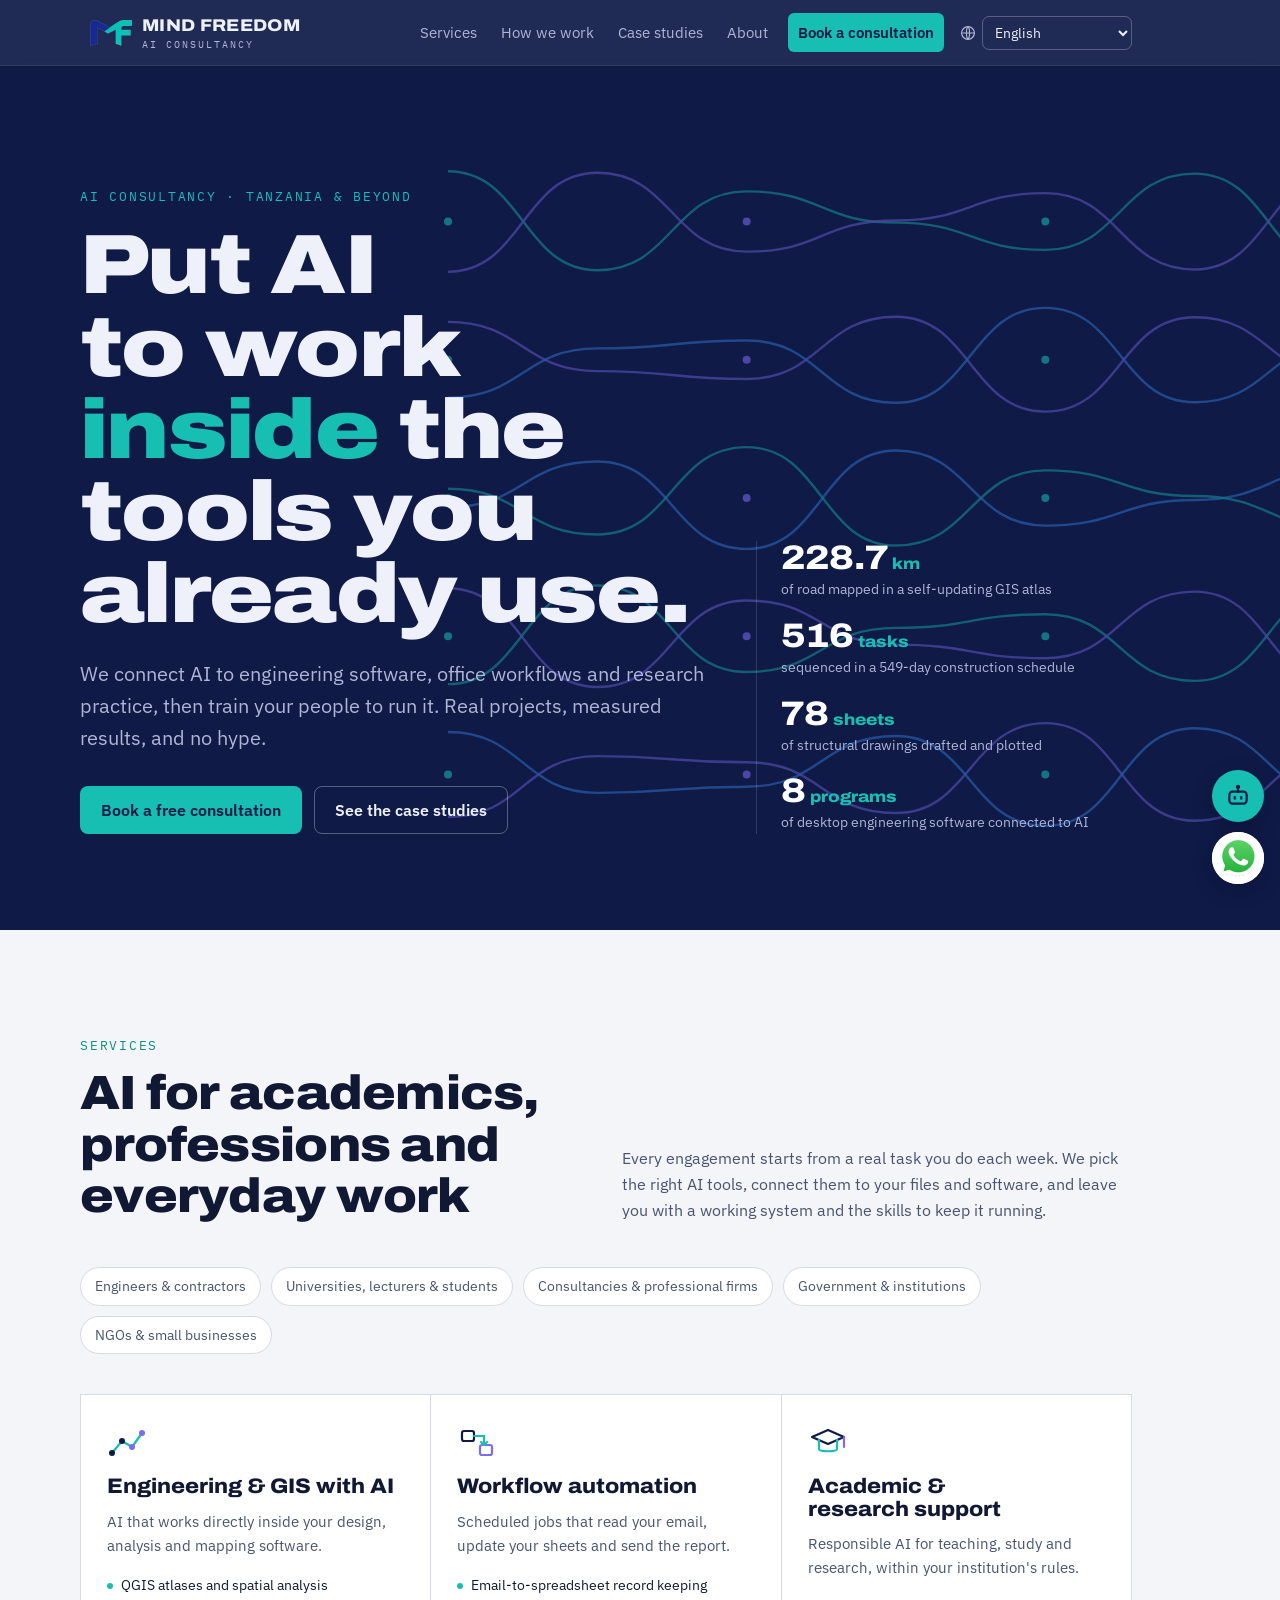
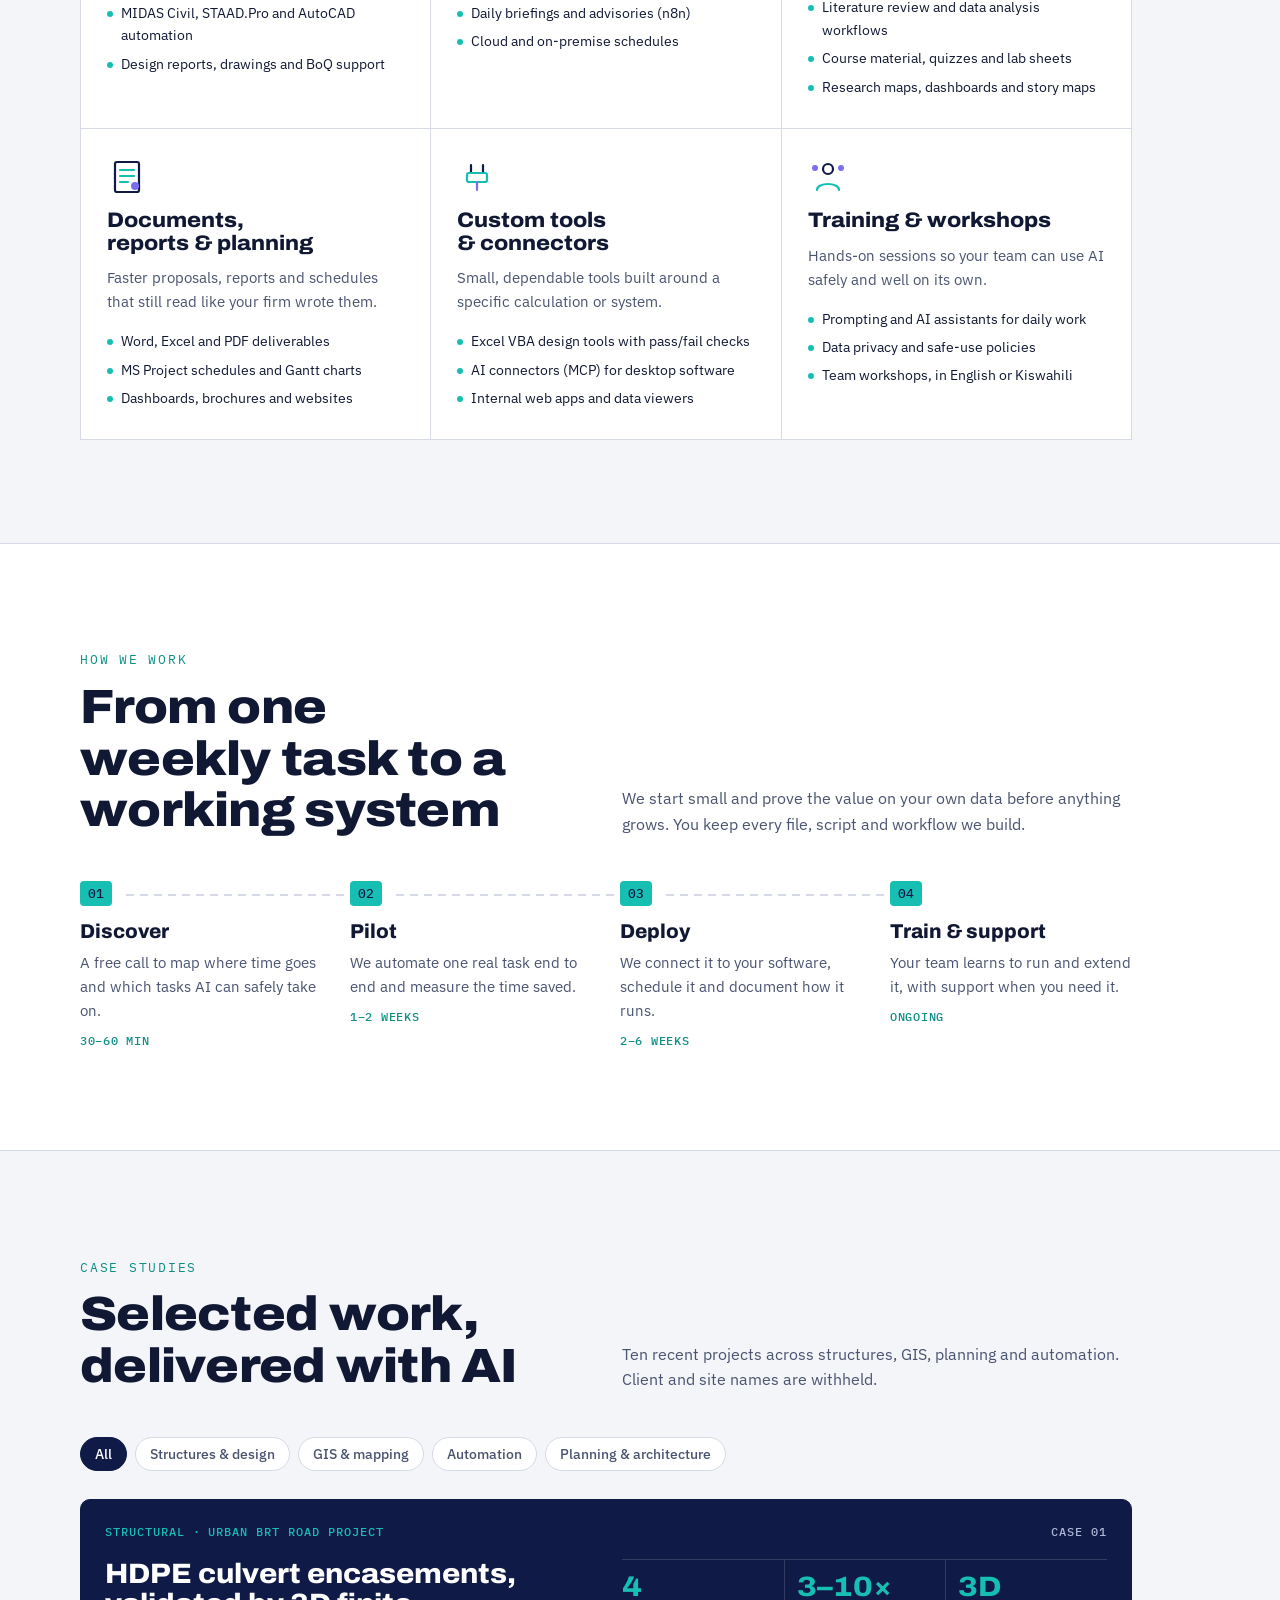
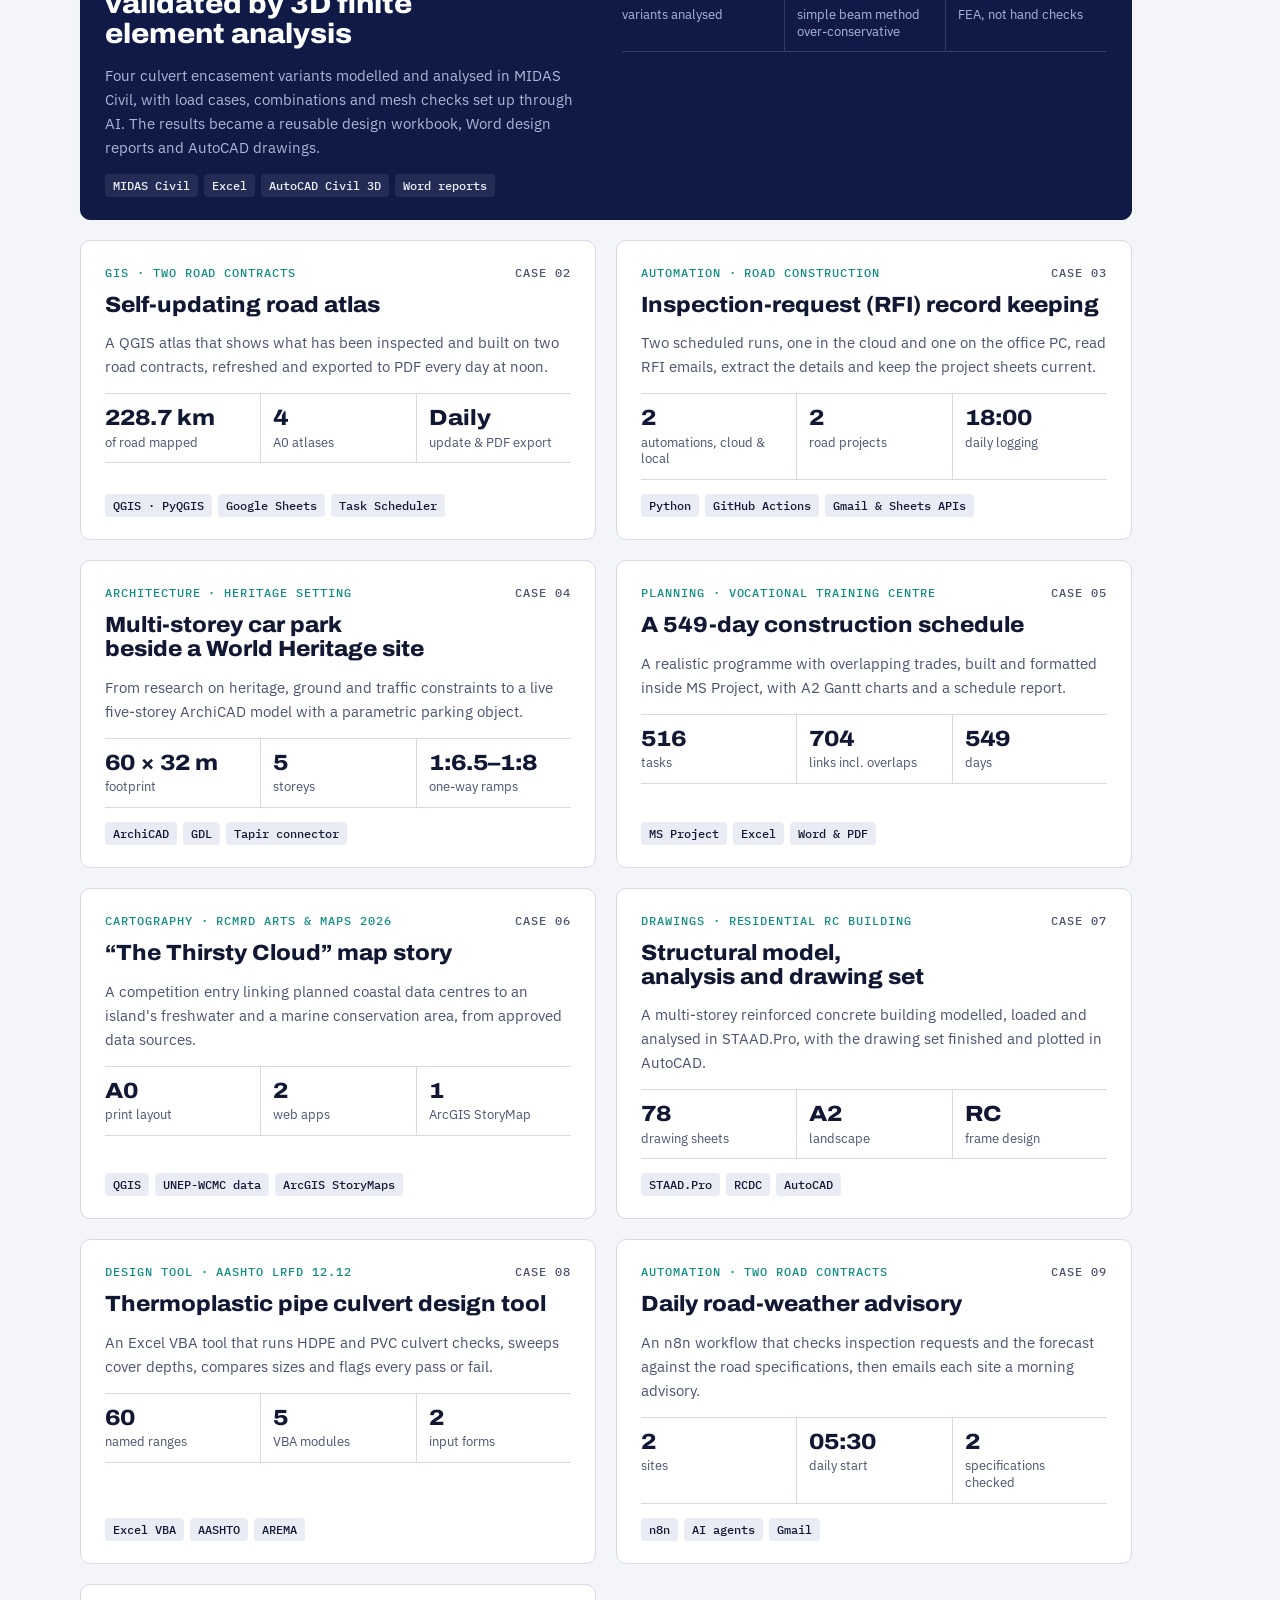
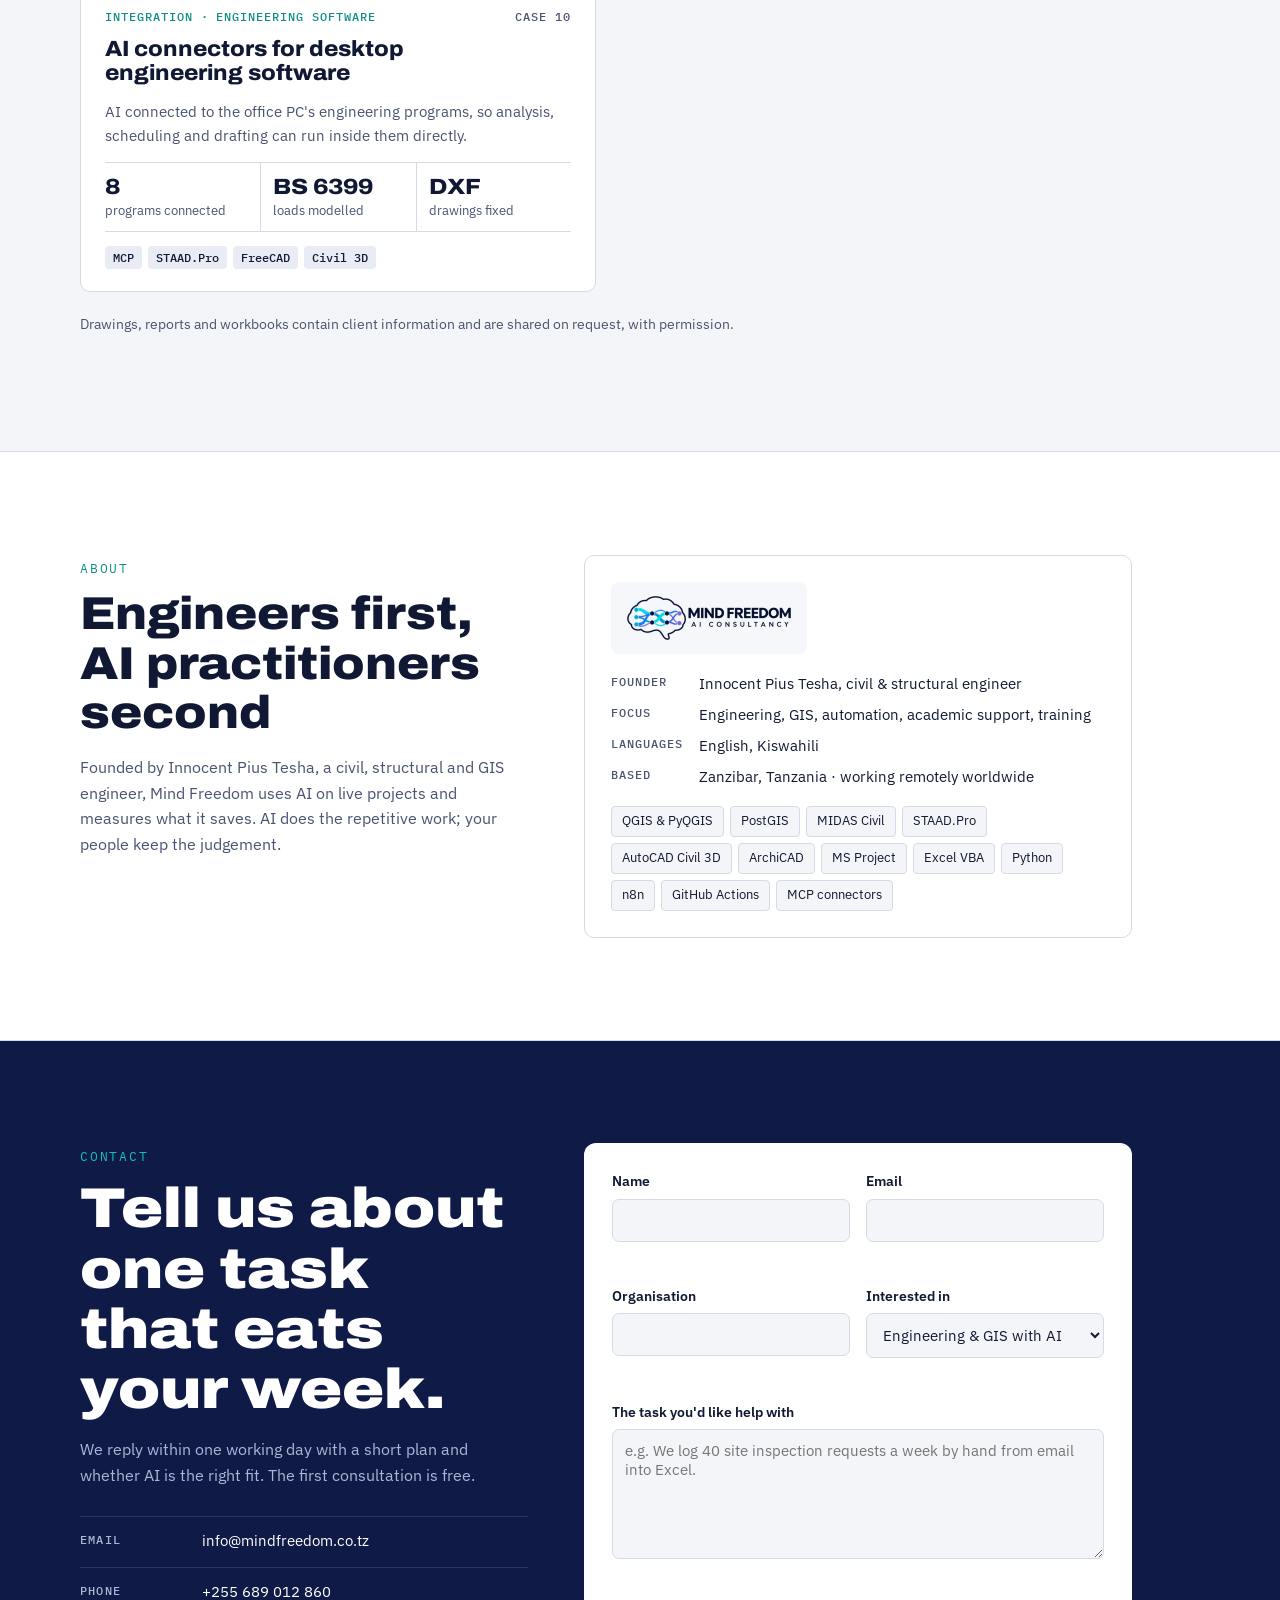
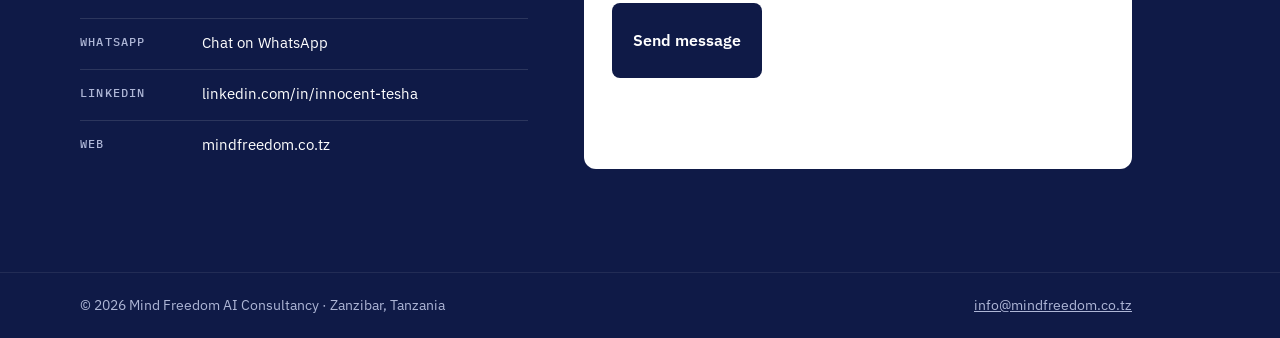
==== commit 61a91314: "Site v8: assistant lead capture and enquiry follow-up agent Co-Authored-By: Claude Opus 5.5 <noreply" ====
--- a/index.html
+++ b/index.html
@@ -799,7 +799,7 @@
       log.appendChild(d);log.scrollTop=log.scrollHeight;return d;
     }
     function respond(text){add(text,'a');say(text)}
-    var hist=[];   /* the conversation so far, sent to the server so follow-up questions make sense */
+    var hist=[],leadSent=false,SIG='\u001eLEAD';   /* the conversation so far, sent to the server so follow-up questions make sense */
     /* q: the visitor's words; intent: built-in topic to fall back on (quick buttons) */
     function ask(q,intent){
       add(q,'u');
@@ -809,22 +809,23 @@
       var box=add('…','a typing'),got='',done=false;
       function finish(){
         if(done)return;done=true;
+        if(got.indexOf(SIG)>=0){got=got.split(SIG).join('');if(!leadSent){leadSent=true;px('track','Lead',{content_category:'assistant',lang:cur})}}
         if(!got.trim()){box.remove();local();return}
         box.classList.remove('typing');box.textContent=got.trim();say(got.trim());
         hist.push({role:'user',text:q},{role:'assistant',text:got.trim()});
       }
-      fetch(MF.assistantEndpoint,{method:'POST',headers:{'Content-Type':'application/json'},body:JSON.stringify({message:q,lang:cur,history:hist.slice(-6),stream:true})})
+      fetch(MF.assistantEndpoint,{method:'POST',headers:{'Content-Type':'application/json'},body:JSON.stringify({message:q,lang:cur,history:hist.slice(-6),stream:true,leadSent:leadSent})})
         .then(function(r){
           if(!r.ok)throw 0;
           var ct=r.headers.get('content-type')||'';
           if(ct.indexOf('application/json')>=0||!r.body||!window.TextDecoder)   /* whole reply at once */
-            return r.json().then(function(d){if(!d||!d.reply)throw 0;got=String(d.reply);finish()});
+            return r.json().then(function(d){if(!d||!d.reply)throw 0;got=String(d.reply)+(d.lead?SIG:'');finish()});
           var rd=r.body.getReader(),dec=new TextDecoder();
           return (function pump(){
             return rd.read().then(function(c){
               if(c.done){got+=dec.decode();finish();return}
               got+=dec.decode(c.value,{stream:true});
-              if(got.trim()){box.classList.remove('typing');box.textContent=got;log.scrollTop=log.scrollHeight}
+              if(got.trim()){box.classList.remove('typing');box.textContent=got.split(SIG).join('');log.scrollTop=log.scrollHeight}
               return pump();
             });
           })();
@@ -860,7 +861,7 @@
         try{r.start()}catch(err){mic.classList.remove('on')}
       });
     }
-    return {reset:function(){log.textContent='';greeted=false;hist=[];if(synth)synth.cancel();if(!panel.hidden)greet()}};
+    return {reset:function(){log.textContent='';greeted=false;hist=[];leadSent=false;if(synth)synth.cancel();if(!panel.hidden)greet()}};
   })();
 
   /* ---------- contact form ---------- */
@@ -876,7 +877,11 @@
     fd.append('_subject','Website enquiry: '+cform.topic.value+' - '+n);fd.append('language',byCode[cur].name);
     fd.append('_template','table');fd.append('_captcha','false');
     fetch('https://formsubmit.co/ajax/info@mindfreedom.co.tz',{method:'POST',headers:{'Accept':'application/json'},body:fd}).then(function(r){return r.json()}).then(function(d){
-      if(d&&(d.success===true||d.success==='true')){px('track','Lead',{content_category:cform.topic.value,lang:cur});cform.reset();st.textContent=T.f_ok;st.classList.add('ok')}
+      if(d&&(d.success===true||d.success==='true')){px('track','Lead',{content_category:cform.topic.value,lang:cur});
+        /* the follow-up agent drafts a reply for the owner to approve; it never writes to the visitor itself */
+        if(MF.assistantEndpoint)try{fetch(MF.assistantEndpoint.replace(/\/?$/,'/enquiry'),{method:'POST',headers:{'Content-Type':'application/json'},keepalive:true,
+          body:JSON.stringify({name:n,email:em,organisation:(cform.org&&cform.org.value)||'',topic:cform.topic.value,message:msg,lang:cur})}).catch(function(){})}catch(err){}
+        cform.reset();st.textContent=T.f_ok;st.classList.add('ok')}
       else throw 0;
     }).catch(function(){st.textContent=T.f_err;st.classList.add('err')})
     .finally(function(){send.disabled=false;send.textContent=T.f_send});
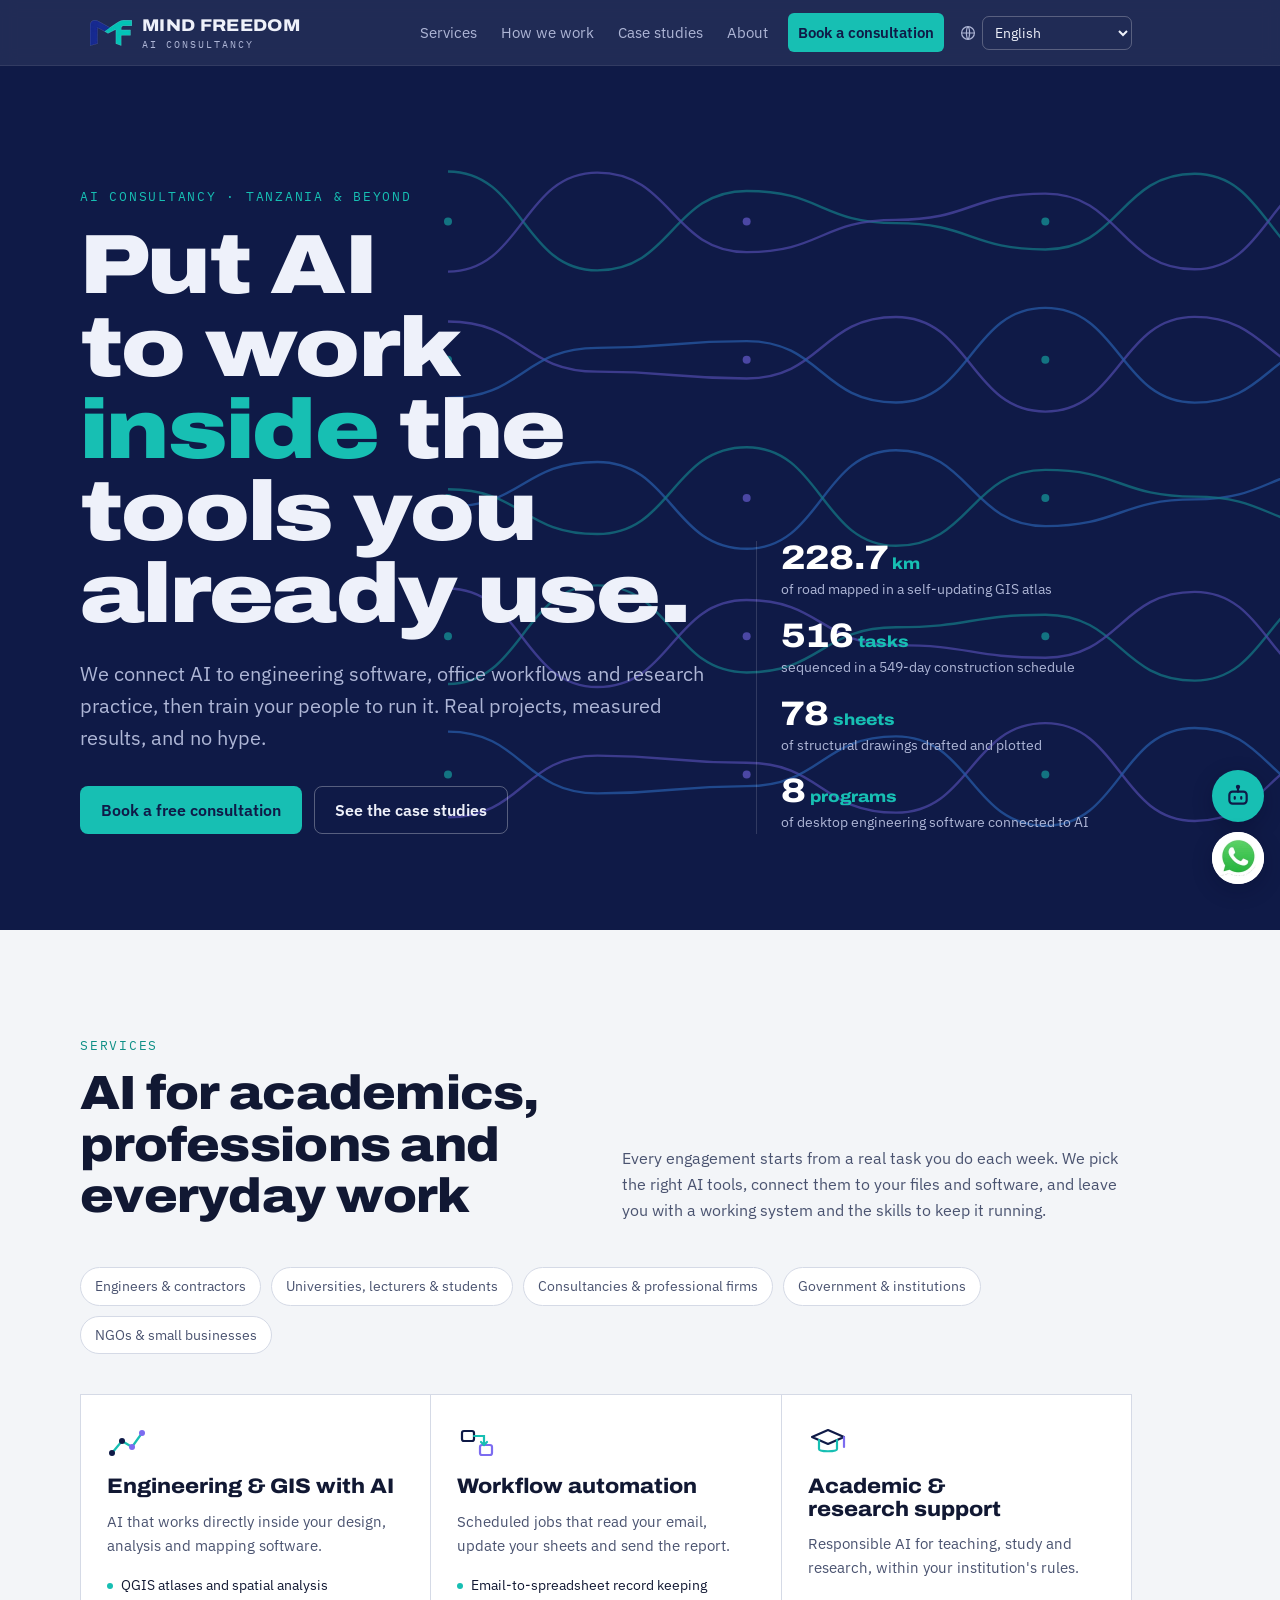
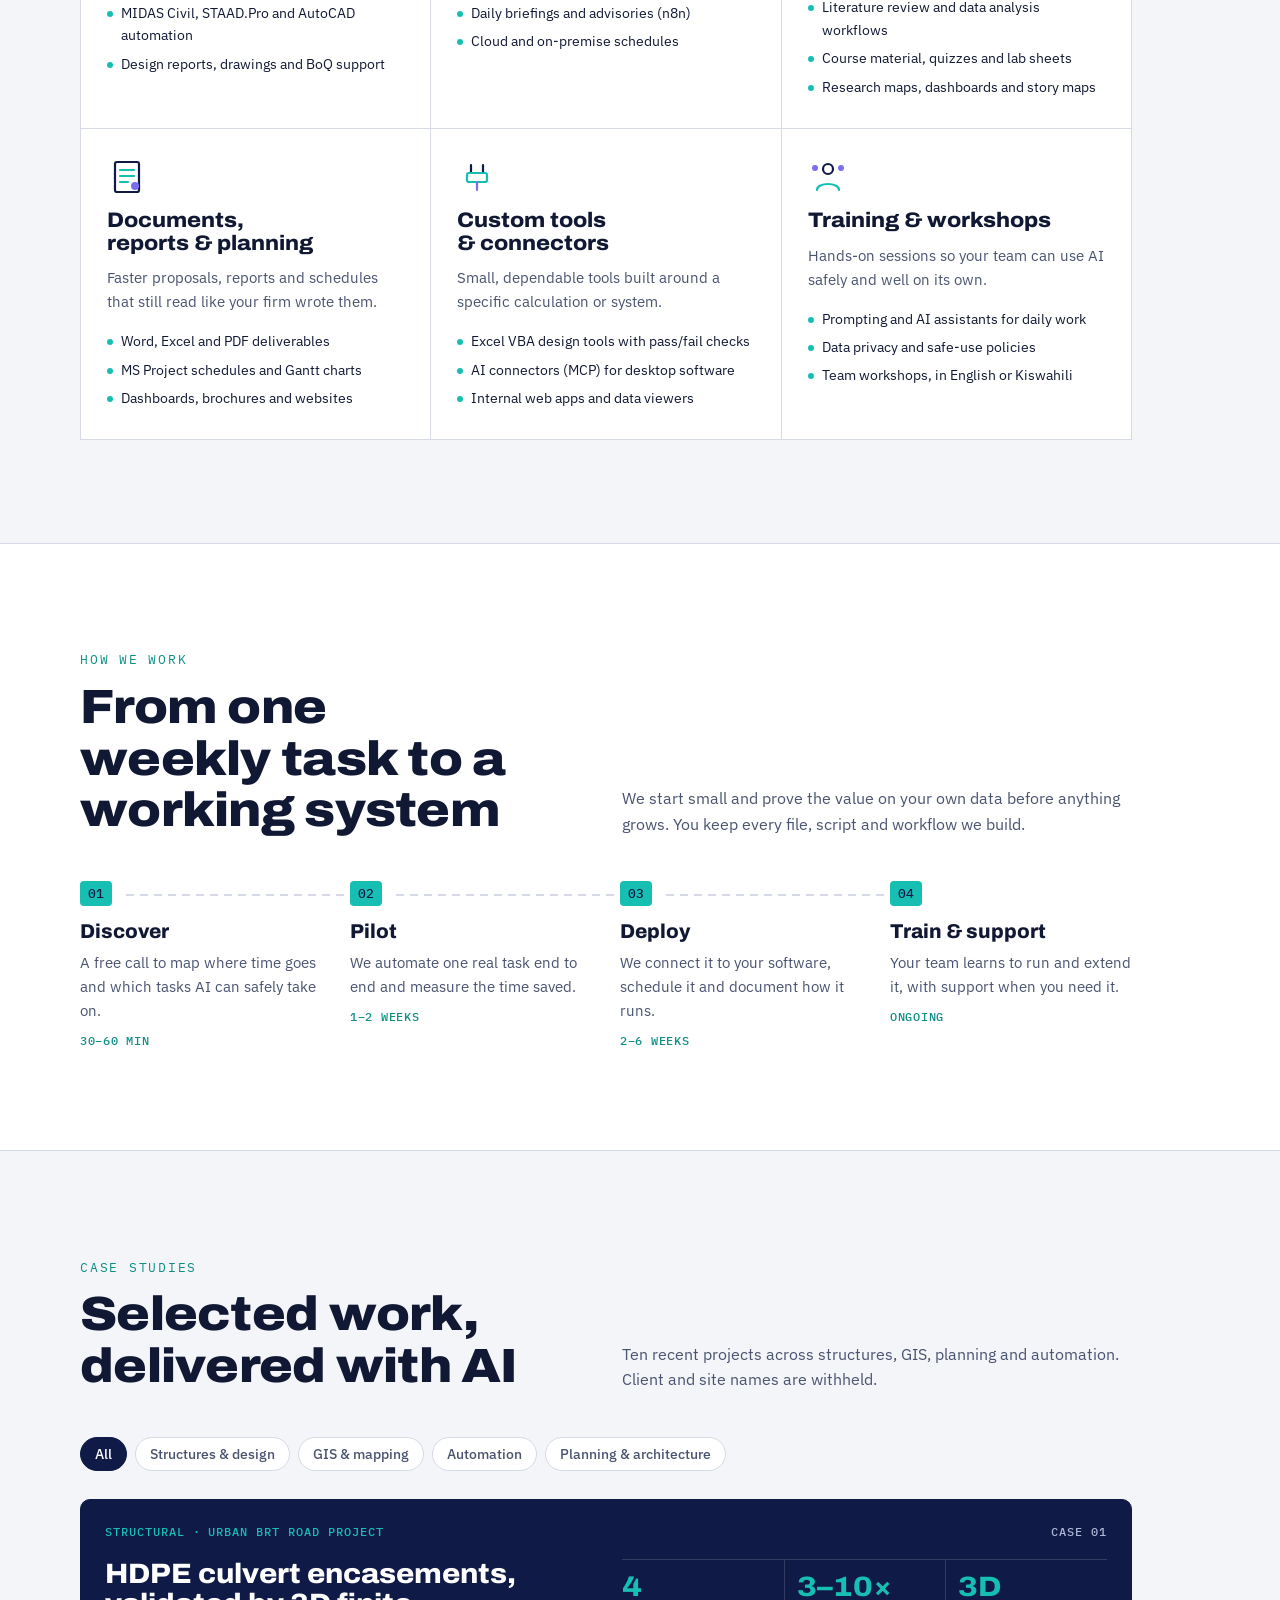
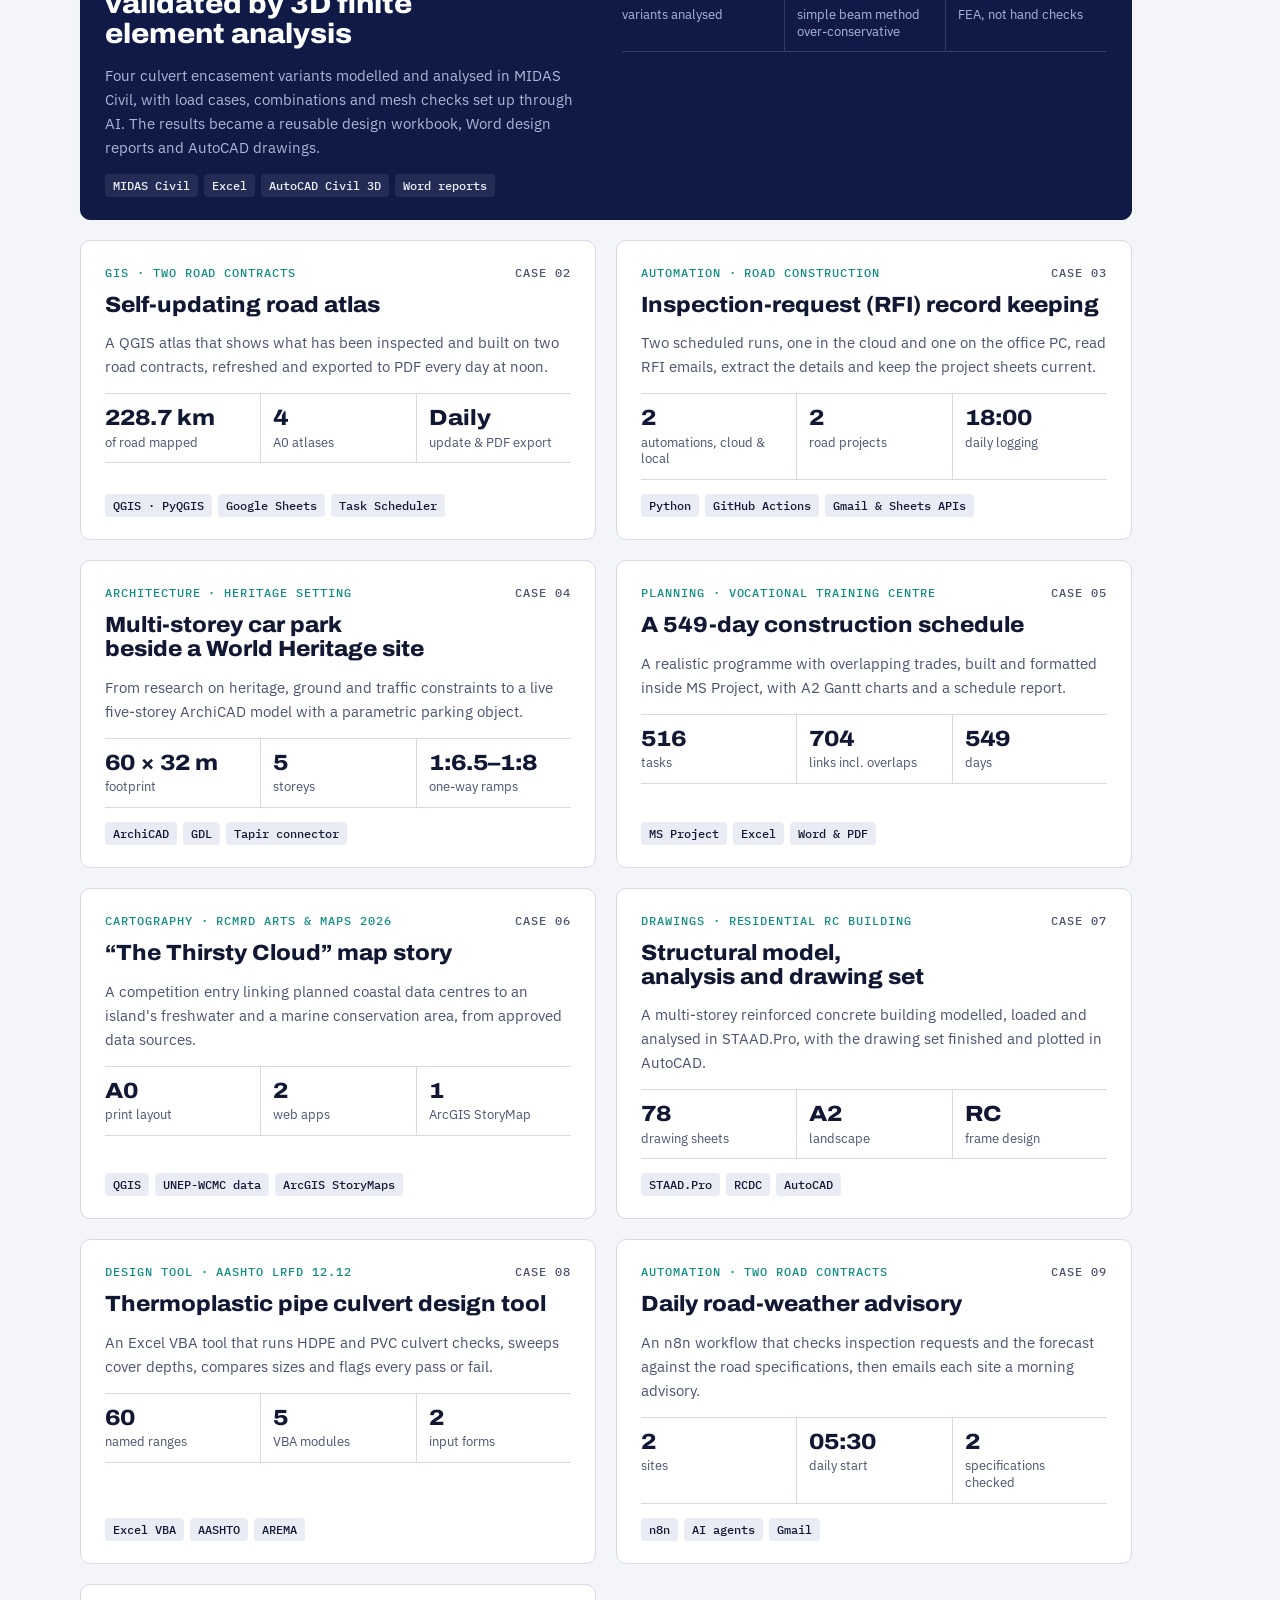
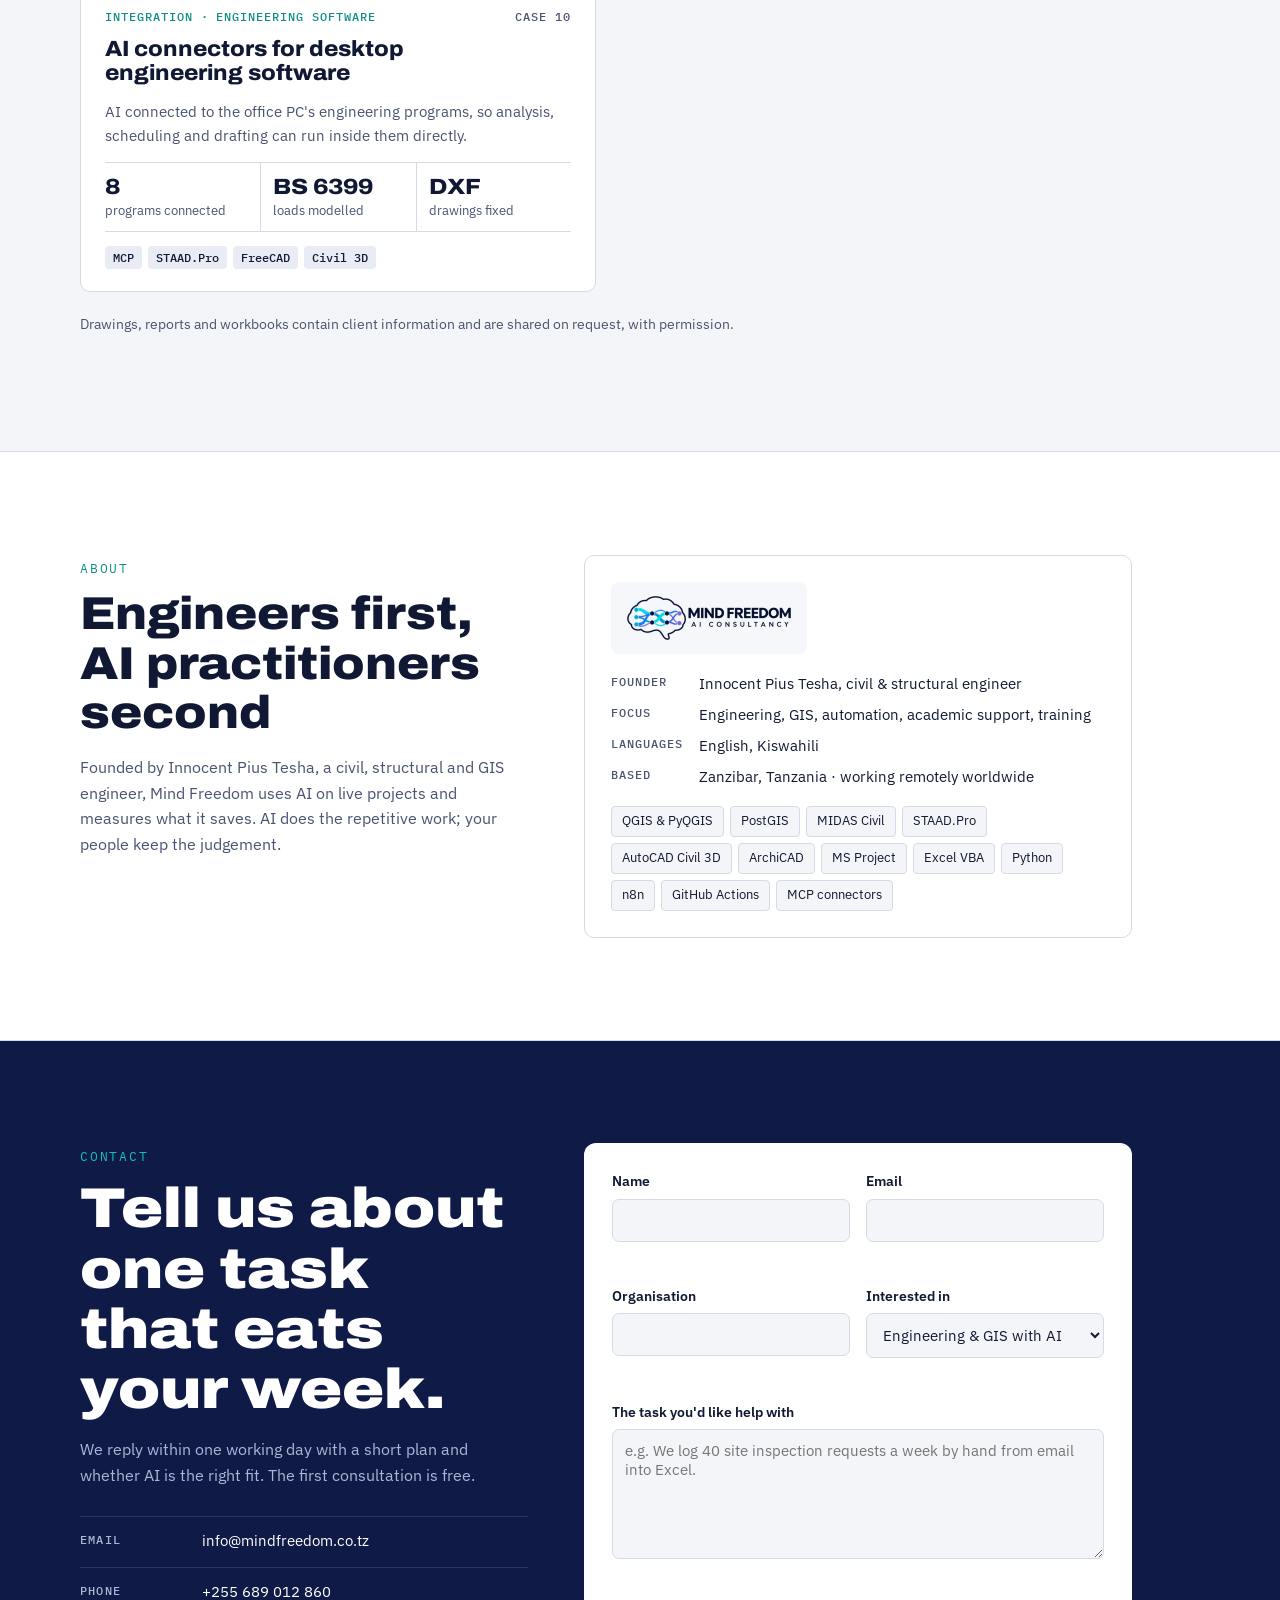
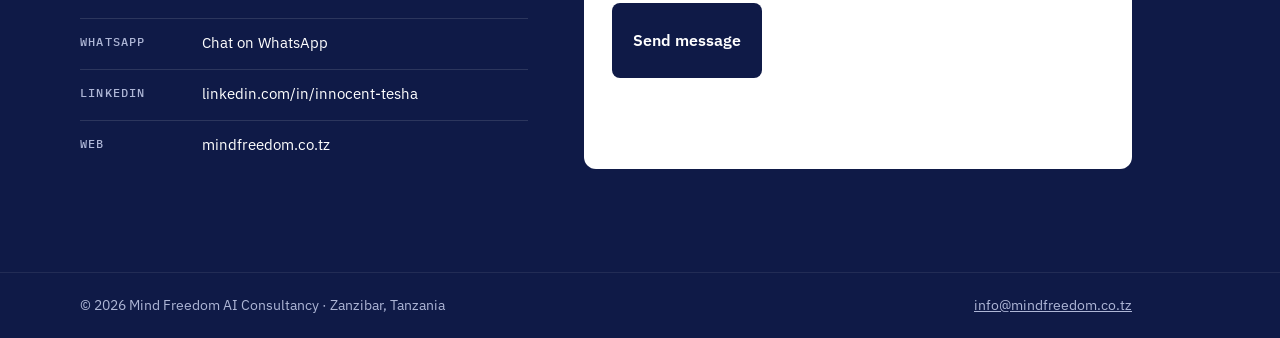
==== commit 51600198: "Site v9: book a call inside the website assistant (calendar agent) Co-Authored-By: Claude Opus 5.5 <" ====
--- a/index.html
+++ b/index.html
@@ -349,6 +349,15 @@
 
 /* assistant: waiting for the server's reply */
 .msg.typing{opacity:.6;letter-spacing:.2em}
+
+/* assistant: booking a call (free times from the calendar) */
+.bot-chips button.hot{border-color:var(--accent);color:var(--accent);font-weight:600}
+.msg.book .slots{display:flex;flex-wrap:wrap;gap:6px;margin-top:8px}
+.msg.book button{font:500 13px var(--body);padding:7px 10px;border-radius:999px;border:1px solid var(--accent);background:var(--surface);color:var(--fg);cursor:pointer}
+.msg.book button:hover:not(:disabled){background:var(--accent);color:#fff}
+.msg.book button:disabled{opacity:.5;cursor:default}
+.msg.book input{display:block;width:100%;box-sizing:border-box;margin-top:8px;padding:8px 10px;border:1px solid var(--line);border-radius:8px;font:inherit;background:var(--surface);color:var(--fg)}
+.msg.book .go{margin-top:8px;background:var(--ink);color:#fff;border-color:var(--ink);border-radius:8px}
 </style>
 
 
@@ -641,6 +650,7 @@
   </header>
   <div class="bot-log" id="bot-log" role="log" aria-live="polite"></div>
   <div class="bot-chips" id="bot-chips">
+    <button type="button" data-intent="book" data-i18n="chip_book" class="hot">Book a call</button>
     <button type="button" data-intent="services" data-i18n="nav_services">Services</button>
     <button type="button" data-intent="process" data-i18n="nav_process">How we work</button>
     <button type="button" data-intent="price" data-i18n="chip_price">Pricing</button>
@@ -653,7 +663,7 @@
   </form>
 </section>
 
-<script>window.MF={"langs":[{"code":"en","name":"English","speech":"en-US"},{"code":"sw","name":"Kiswahili","speech":"sw-TZ"},{"code":"es","name":"Español","speech":"es-ES"},{"code":"de","name":"Deutsch","speech":"de-DE"},{"code":"tr","name":"Türkçe","speech":"tr-TR"},{"code":"zh","name":"中文","speech":"zh-CN"},{"code":"fil","name":"Filipino","speech":"fil-PH"},{"code":"ja","name":"日本語","speech":"ja-JP"},{"code":"ar","name":"العربية","speech":"ar-SA","dir":"rtl"},{"code":"ru","name":"Русский","speech":"ru-RU"},{"code":"uz","name":"Oʻzbekcha","speech":"uz-UZ"},{"code":"ky","name":"Кыргызча","speech":"ky-KG"},{"code":"fr","name":"Français","speech":"fr-FR"},{"code":"pt","name":"Português","speech":"pt-BR"},{"code":"hi","name":"हिन्दी","speech":"hi-IN"},{"code":"it","name":"Italiano","speech":"it-IT"},{"code":"ko","name":"한국어","speech":"ko-KR"},{"code":"id","name":"Bahasa Indonesia","speech":"id-ID"},{"code":"nl","name":"Nederlands","speech":"nl-NL"},{"code":"vi","name":"Tiếng Việt","speech":"vi-VN"},{"code":"pl","name":"Polski","speech":"pl-PL"},{"code":"th","name":"ไทย","speech":"th-TH"}],"i18nPath":"content/i18n/","assistantEndpoint":"https://mindfreedom-assistant.innoptesha.workers.dev/","siteUrl":"https://mindfreedom.co.tz","en":{"nav_services":"Services","nav_process":"How we work","nav_work":"Case studies","nav_about":"About","nav_cta":"Book a consultation","hero_eyebrow":"AI consultancy · Tanzania & beyond","hero_h1":"Put AI to work <em>inside<\/em> the tools you already use.","hero_lead":"We connect AI to engineering software, office workflows and research practice, then train your people to run it. Real projects, measured results, and no hype.","hero_cta1":"Book a free consultation","hero_cta2":"See the case studies","svc_h2":"AI for academics, professions and everyday work","svc_p":"Every engagement starts from a real task you do each week. We pick the right AI tools, connect them to your files and software, and leave you with a working system and the skills to keep it running.","s1_t":"Engineering & GIS with AI","s1_d":"AI that works directly inside your design, analysis and mapping software.","s2_t":"Workflow automation","s2_d":"Scheduled jobs that read your email, update your sheets and send the report.","s3_t":"Academic & research support","s3_d":"Responsible AI for teaching, study and research, within your institution's rules.","s4_t":"Documents, reports & planning","s4_d":"Faster proposals, reports and schedules that still read like your firm wrote them.","s5_t":"Custom tools & connectors","s5_d":"Small, dependable tools built around a specific calculation or system.","s6_t":"Training & workshops","s6_d":"Hands-on sessions so your team can use AI safely and well on its own.","proc_h2":"From one weekly task to a working system","p1_t":"Discover","p1_d":"A free call to map where time goes and which tasks AI can safely take on.","p2_t":"Pilot","p2_d":"We automate one real task end to end and measure the time saved.","p3_t":"Deploy","p3_d":"We connect it to your software, schedule it and document how it runs.","p4_t":"Train & support","p4_d":"Your team learns to run and extend it, with support when you need it.","work_h2":"Selected work, delivered with AI","work_p":"Ten recent projects across structures, GIS, planning and automation. Client and site names are withheld.","about_h2":"Engineers first, AI practitioners second","about_p":"Founded by Innocent Pius Tesha, a civil, structural and GIS engineer, Mind Freedom uses AI on live projects and measures what it saves. AI does the repetitive work; your people keep the judgement.","contact_h2":"Tell us about one task that eats your week.","contact_p":"We reply within one working day with a short plan and whether AI is the right fit. The first consultation is free.","f_name":"Name","f_email":"Email","f_org":"Organisation","f_topic":"Interested in","f_msg":"The task you'd like help with","f_send":"Send message","f_ok":"Thank you. Your message was sent; we will reply within one working day.","f_err":"The message could not be sent. Please email info@mindfreedom.co.tz directly.","f_invalid":"Please add your name, a valid email and a short description of the task.","wa":"Chat on WhatsApp","ai_title":"Mind Freedom assistant","ai_hello":"Hello! Ask me about our services, how we work, pricing or how to reach us.","ai_ph":"Type your question…","ai_price":"The first consultation is free. After it, we send a quote for your task before any work starts.","ai_contact":"Email info@mindfreedom.co.tz, call or WhatsApp +255 689 012 860, or use the contact form on this page.","ai_fallback":"I don't have an answer for that yet. Message us on WhatsApp or by email and a person will reply.","chip_price":"Pricing","chip_contact":"Contact","ai_voice":"Read replies aloud","ai_mic":"Speak","menu":"Menu","st1_l":"of road mapped in a self-updating GIS atlas","st2_u":"tasks","st2_l":"sequenced in a 549-day construction schedule","st3_u":"sheets","st3_l":"of structural drawings drafted and plotted","st4_u":"programs","st4_l":"of desktop engineering software connected to AI","aud1":"Engineers & contractors","aud2":"Universities, lecturers & students","aud3":"Consultancies & professional firms","aud4":"Government & institutions","aud5":"NGOs & small businesses","b11":"QGIS atlases and spatial analysis","b12":"MIDAS Civil, STAAD.Pro and AutoCAD automation","b13":"Design reports, drawings and BoQ support","b21":"Email-to-spreadsheet record keeping","b22":"Daily briefings and advisories (n8n)","b23":"Cloud and on-premise schedules","b31":"Literature review and data analysis workflows","b32":"Course material, quizzes and lab sheets","b33":"Research maps, dashboards and story maps","b41":"Word, Excel and PDF deliverables","b42":"MS Project schedules and Gantt charts","b43":"Dashboards, brochures and websites","b51":"Excel VBA design tools with pass/fail checks","b52":"AI connectors (MCP) for desktop software","b53":"Internal web apps and data viewers","b61":"Prompting and AI assistants for daily work","b62":"Data privacy and safe-use policies","b63":"Team workshops, in English or Kiswahili","proc_p":"We start small and prove the value on your own data before anything grows. You keep every file, script and workflow we build.","t1":"30–60 min","t2":"1–2 weeks","t3":"2–6 weeks","t4":"Ongoing","fl0":"All","fl1":"Structures & design","fl2":"GIS & mapping","fl3":"Automation","fl4":"Planning & architecture","case":"Case","c1c":"Structural · Urban BRT road project","c1t":"HDPE culvert encasements, validated by 3D finite element analysis","c1p":"Four culvert encasement variants modelled and analysed in MIDAS Civil, with load cases, combinations and mesh checks set up through AI. The results became a reusable design workbook, Word design reports and AutoCAD drawings.","f11":"variants analysed","f12":"simple beam method over-conservative","f13":"FEA, not hand checks","c2c":"GIS · Two road contracts","c2t":"Self-updating road atlas","c2p":"A QGIS atlas that shows what has been inspected and built on two road contracts, refreshed and exported to PDF every day at noon.","f21":"of road mapped","f22":"A0 atlases","f23v":"Daily","f23":"update & PDF export","c3c":"Automation · Road construction","c3t":"Inspection-request (RFI) record keeping","c3p":"Two scheduled runs, one in the cloud and one on the office PC, read RFI emails, extract the details and keep the project sheets current.","f31":"automations, cloud & local","f32":"road projects","f33":"daily logging","c4c":"Architecture · Heritage setting","c4t":"Multi-storey car park beside a World Heritage site","c4p":"From research on heritage, ground and traffic constraints to a live five-storey ArchiCAD model with a parametric parking object.","f41":"footprint","f42":"storeys","f43":"one-way ramps","c5c":"Planning · Vocational Training Centre","c5t":"A 549-day construction schedule","c5p":"A realistic programme with overlapping trades, built and formatted inside MS Project, with A2 Gantt charts and a schedule report.","f51":"tasks","f52":"links incl. overlaps","f53":"days","c6c":"Cartography · RCMRD Arts & Maps 2026","c6t":"“The Thirsty Cloud” map story","c6p":"A competition entry linking planned coastal data centres to an island's freshwater and a marine conservation area, from approved data sources.","f61":"print layout","f62":"web apps","c7c":"Drawings · Residential RC building","c7t":"Structural model, analysis and drawing set","c7p":"A multi-storey reinforced concrete building modelled, loaded and analysed in STAAD.Pro, with the drawing set finished and plotted in AutoCAD.","f71":"drawing sheets","f72":"landscape","f73":"frame design","c8c":"Design tool · AASHTO LRFD 12.12","c8t":"Thermoplastic pipe culvert design tool","c8p":"An Excel VBA tool that runs HDPE and PVC culvert checks, sweeps cover depths, compares sizes and flags every pass or fail.","f81":"named ranges","f82":"VBA modules","f83":"input forms","c9c":"Automation · Two road contracts","c9t":"Daily road-weather advisory","c9p":"An n8n workflow that checks inspection requests and the forecast against the road specifications, then emails each site a morning advisory.","f91":"sites","f92":"daily start","f93":"specifications checked","c10c":"Integration · Engineering software","c10t":"AI connectors for desktop engineering software","c10p":"AI connected to the office PC's engineering programs, so analysis, scheduling and drafting can run inside them directly.","fa1":"programs connected","fa2":"loads modelled","fa3":"drawings fixed","wfiles":"Drawings, reports and workbooks contain client information and are shared on request, with permission.","ab1":"Founder","ab1v":"Innocent Pius Tesha, civil & structural engineer","ab2":"Focus","ab2v":"Engineering, GIS, automation, academic support, training","ab3":"Languages","ab3v":"English, Kiswahili","ab4":"Based","ab4v":"Zanzibar, Tanzania · working remotely worldwide","l1":"Email","l2":"Phone","l3":"Web","f_other":"Something else","f_ph":"e.g. We log 40 site inspection requests a week by hand from email into Excel.","ai_novoice":"This device has no voice installed for English, so replies are shown as text only.","meta_title":"Mind Freedom AI Consultancy | AI for engineering, research and everyday work","meta_desc":"Mind Freedom AI Consultancy puts AI to work inside engineering software, office workflows and research, then trains your team to run it. Based in Zanzibar, Tanzania."}};</script>
+<script>window.MF={"langs":[{"code":"en","name":"English","speech":"en-US"},{"code":"sw","name":"Kiswahili","speech":"sw-TZ"},{"code":"es","name":"Español","speech":"es-ES"},{"code":"de","name":"Deutsch","speech":"de-DE"},{"code":"tr","name":"Türkçe","speech":"tr-TR"},{"code":"zh","name":"中文","speech":"zh-CN"},{"code":"fil","name":"Filipino","speech":"fil-PH"},{"code":"ja","name":"日本語","speech":"ja-JP"},{"code":"ar","name":"العربية","speech":"ar-SA","dir":"rtl"},{"code":"ru","name":"Русский","speech":"ru-RU"},{"code":"uz","name":"Oʻzbekcha","speech":"uz-UZ"},{"code":"ky","name":"Кыргызча","speech":"ky-KG"},{"code":"fr","name":"Français","speech":"fr-FR"},{"code":"pt","name":"Português","speech":"pt-BR"},{"code":"hi","name":"हिन्दी","speech":"hi-IN"},{"code":"it","name":"Italiano","speech":"it-IT"},{"code":"ko","name":"한국어","speech":"ko-KR"},{"code":"id","name":"Bahasa Indonesia","speech":"id-ID"},{"code":"nl","name":"Nederlands","speech":"nl-NL"},{"code":"vi","name":"Tiếng Việt","speech":"vi-VN"},{"code":"pl","name":"Polski","speech":"pl-PL"},{"code":"th","name":"ไทย","speech":"th-TH"}],"i18nPath":"content/i18n/","assistantEndpoint":"https://mindfreedom-assistant.innoptesha.workers.dev/","siteUrl":"https://mindfreedom.co.tz","en":{"nav_services":"Services","nav_process":"How we work","nav_work":"Case studies","nav_about":"About","nav_cta":"Book a consultation","hero_eyebrow":"AI consultancy · Tanzania & beyond","hero_h1":"Put AI to work <em>inside<\/em> the tools you already use.","hero_lead":"We connect AI to engineering software, office workflows and research practice, then train your people to run it. Real projects, measured results, and no hype.","hero_cta1":"Book a free consultation","hero_cta2":"See the case studies","svc_h2":"AI for academics, professions and everyday work","svc_p":"Every engagement starts from a real task you do each week. We pick the right AI tools, connect them to your files and software, and leave you with a working system and the skills to keep it running.","s1_t":"Engineering & GIS with AI","s1_d":"AI that works directly inside your design, analysis and mapping software.","s2_t":"Workflow automation","s2_d":"Scheduled jobs that read your email, update your sheets and send the report.","s3_t":"Academic & research support","s3_d":"Responsible AI for teaching, study and research, within your institution's rules.","s4_t":"Documents, reports & planning","s4_d":"Faster proposals, reports and schedules that still read like your firm wrote them.","s5_t":"Custom tools & connectors","s5_d":"Small, dependable tools built around a specific calculation or system.","s6_t":"Training & workshops","s6_d":"Hands-on sessions so your team can use AI safely and well on its own.","proc_h2":"From one weekly task to a working system","p1_t":"Discover","p1_d":"A free call to map where time goes and which tasks AI can safely take on.","p2_t":"Pilot","p2_d":"We automate one real task end to end and measure the time saved.","p3_t":"Deploy","p3_d":"We connect it to your software, schedule it and document how it runs.","p4_t":"Train & support","p4_d":"Your team learns to run and extend it, with support when you need it.","work_h2":"Selected work, delivered with AI","work_p":"Ten recent projects across structures, GIS, planning and automation. Client and site names are withheld.","about_h2":"Engineers first, AI practitioners second","about_p":"Founded by Innocent Pius Tesha, a civil, structural and GIS engineer, Mind Freedom uses AI on live projects and measures what it saves. AI does the repetitive work; your people keep the judgement.","contact_h2":"Tell us about one task that eats your week.","contact_p":"We reply within one working day with a short plan and whether AI is the right fit. The first consultation is free.","f_name":"Name","f_email":"Email","f_org":"Organisation","f_topic":"Interested in","f_msg":"The task you'd like help with","f_send":"Send message","f_ok":"Thank you. Your message was sent; we will reply within one working day.","f_err":"The message could not be sent. Please email info@mindfreedom.co.tz directly.","f_invalid":"Please add your name, a valid email and a short description of the task.","wa":"Chat on WhatsApp","ai_title":"Mind Freedom assistant","ai_hello":"Hello! Ask me about our services, how we work, pricing or how to reach us.","ai_ph":"Type your question…","ai_price":"The first consultation is free. After it, we send a quote for your task before any work starts.","ai_contact":"Email info@mindfreedom.co.tz, call or WhatsApp +255 689 012 860, or use the contact form on this page.","ai_fallback":"I don't have an answer for that yet. Message us on WhatsApp or by email and a person will reply.","chip_price":"Pricing","chip_contact":"Contact","ai_voice":"Read replies aloud","ai_mic":"Speak","menu":"Menu","st1_l":"of road mapped in a self-updating GIS atlas","st2_u":"tasks","st2_l":"sequenced in a 549-day construction schedule","st3_u":"sheets","st3_l":"of structural drawings drafted and plotted","st4_u":"programs","st4_l":"of desktop engineering software connected to AI","aud1":"Engineers & contractors","aud2":"Universities, lecturers & students","aud3":"Consultancies & professional firms","aud4":"Government & institutions","aud5":"NGOs & small businesses","b11":"QGIS atlases and spatial analysis","b12":"MIDAS Civil, STAAD.Pro and AutoCAD automation","b13":"Design reports, drawings and BoQ support","b21":"Email-to-spreadsheet record keeping","b22":"Daily briefings and advisories (n8n)","b23":"Cloud and on-premise schedules","b31":"Literature review and data analysis workflows","b32":"Course material, quizzes and lab sheets","b33":"Research maps, dashboards and story maps","b41":"Word, Excel and PDF deliverables","b42":"MS Project schedules and Gantt charts","b43":"Dashboards, brochures and websites","b51":"Excel VBA design tools with pass/fail checks","b52":"AI connectors (MCP) for desktop software","b53":"Internal web apps and data viewers","b61":"Prompting and AI assistants for daily work","b62":"Data privacy and safe-use policies","b63":"Team workshops, in English or Kiswahili","proc_p":"We start small and prove the value on your own data before anything grows. You keep every file, script and workflow we build.","t1":"30–60 min","t2":"1–2 weeks","t3":"2–6 weeks","t4":"Ongoing","fl0":"All","fl1":"Structures & design","fl2":"GIS & mapping","fl3":"Automation","fl4":"Planning & architecture","case":"Case","c1c":"Structural · Urban BRT road project","c1t":"HDPE culvert encasements, validated by 3D finite element analysis","c1p":"Four culvert encasement variants modelled and analysed in MIDAS Civil, with load cases, combinations and mesh checks set up through AI. The results became a reusable design workbook, Word design reports and AutoCAD drawings.","f11":"variants analysed","f12":"simple beam method over-conservative","f13":"FEA, not hand checks","c2c":"GIS · Two road contracts","c2t":"Self-updating road atlas","c2p":"A QGIS atlas that shows what has been inspected and built on two road contracts, refreshed and exported to PDF every day at noon.","f21":"of road mapped","f22":"A0 atlases","f23v":"Daily","f23":"update & PDF export","c3c":"Automation · Road construction","c3t":"Inspection-request (RFI) record keeping","c3p":"Two scheduled runs, one in the cloud and one on the office PC, read RFI emails, extract the details and keep the project sheets current.","f31":"automations, cloud & local","f32":"road projects","f33":"daily logging","c4c":"Architecture · Heritage setting","c4t":"Multi-storey car park beside a World Heritage site","c4p":"From research on heritage, ground and traffic constraints to a live five-storey ArchiCAD model with a parametric parking object.","f41":"footprint","f42":"storeys","f43":"one-way ramps","c5c":"Planning · Vocational Training Centre","c5t":"A 549-day construction schedule","c5p":"A realistic programme with overlapping trades, built and formatted inside MS Project, with A2 Gantt charts and a schedule report.","f51":"tasks","f52":"links incl. overlaps","f53":"days","c6c":"Cartography · RCMRD Arts & Maps 2026","c6t":"“The Thirsty Cloud” map story","c6p":"A competition entry linking planned coastal data centres to an island's freshwater and a marine conservation area, from approved data sources.","f61":"print layout","f62":"web apps","c7c":"Drawings · Residential RC building","c7t":"Structural model, analysis and drawing set","c7p":"A multi-storey reinforced concrete building modelled, loaded and analysed in STAAD.Pro, with the drawing set finished and plotted in AutoCAD.","f71":"drawing sheets","f72":"landscape","f73":"frame design","c8c":"Design tool · AASHTO LRFD 12.12","c8t":"Thermoplastic pipe culvert design tool","c8p":"An Excel VBA tool that runs HDPE and PVC culvert checks, sweeps cover depths, compares sizes and flags every pass or fail.","f81":"named ranges","f82":"VBA modules","f83":"input forms","c9c":"Automation · Two road contracts","c9t":"Daily road-weather advisory","c9p":"An n8n workflow that checks inspection requests and the forecast against the road specifications, then emails each site a morning advisory.","f91":"sites","f92":"daily start","f93":"specifications checked","c10c":"Integration · Engineering software","c10t":"AI connectors for desktop engineering software","c10p":"AI connected to the office PC's engineering programs, so analysis, scheduling and drafting can run inside them directly.","fa1":"programs connected","fa2":"loads modelled","fa3":"drawings fixed","wfiles":"Drawings, reports and workbooks contain client information and are shared on request, with permission.","ab1":"Founder","ab1v":"Innocent Pius Tesha, civil & structural engineer","ab2":"Focus","ab2v":"Engineering, GIS, automation, academic support, training","ab3":"Languages","ab3v":"English, Kiswahili","ab4":"Based","ab4v":"Zanzibar, Tanzania · working remotely worldwide","l1":"Email","l2":"Phone","l3":"Web","f_other":"Something else","f_ph":"e.g. We log 40 site inspection requests a week by hand from email into Excel.","ai_novoice":"This device has no voice installed for English, so replies are shown as text only.","meta_title":"Mind Freedom AI Consultancy | AI for engineering, research and everyday work","meta_desc":"Mind Freedom AI Consultancy puts AI to work inside engineering software, office workflows and research, then trains your team to run it. Based in Zanzibar, Tanzania.","chip_book":"Book a call","bk_pick":"Pick a time that suits you (shown in your local time):","bk_confirm":"Confirm booking","bk_done":"Booked for {time}. A calendar invitation with the Google Meet link is on its way to your email.","bk_taken":"Sorry, that time was just taken. Here are the latest free times:","bk_fail":"The booking could not be completed. Please use this booking page:","bk_none":"No free times are showing right now. Please use this booking page or contact us:"}};</script>
 <script>
 (function(){
   'use strict';
@@ -799,7 +809,7 @@
       log.appendChild(d);log.scrollTop=log.scrollHeight;return d;
     }
     function respond(text){add(text,'a');say(text)}
-    var hist=[],leadSent=false,SIG='\u001eLEAD';   /* the conversation so far, sent to the server so follow-up questions make sense */
+    var hist=[],leadSent=false,lead={},SIG='\u001eLEAD';   /* the conversation so far, sent to the server so follow-up questions make sense */
     /* q: the visitor's words; intent: built-in topic to fall back on (quick buttons) */
     function ask(q,intent){
       add(q,'u');
@@ -809,29 +819,86 @@
       var box=add('…','a typing'),got='',done=false;
       function finish(){
         if(done)return;done=true;
-        if(got.indexOf(SIG)>=0){got=got.split(SIG).join('');if(!leadSent){leadSent=true;px('track','Lead',{content_category:'assistant',lang:cur})}}
+        var k=got.indexOf(SIG),slots=false;
+        if(k>=0){   /* the server recorded a lead: its name/email follow the signal and are used to pre-fill the booking */
+          var meta={};try{meta=JSON.parse(got.slice(k+SIG.length)||'{}')}catch(err){}
+          got=got.slice(0,k);for(var p in meta)if(meta[p])lead[p]=meta[p];slots=true;
+          if(!leadSent){leadSent=true;px('track','Lead',{content_category:'assistant',lang:cur})}
+        }
         if(!got.trim()){box.remove();local();return}
         box.classList.remove('typing');box.textContent=got.trim();say(got.trim());
         hist.push({role:'user',text:q},{role:'assistant',text:got.trim()});
+        if(slots)book();
       }
       fetch(MF.assistantEndpoint,{method:'POST',headers:{'Content-Type':'application/json'},body:JSON.stringify({message:q,lang:cur,history:hist.slice(-6),stream:true,leadSent:leadSent})})
         .then(function(r){
           if(!r.ok)throw 0;
           var ct=r.headers.get('content-type')||'';
           if(ct.indexOf('application/json')>=0||!r.body||!window.TextDecoder)   /* whole reply at once */
-            return r.json().then(function(d){if(!d||!d.reply)throw 0;got=String(d.reply)+(d.lead?SIG:'');finish()});
+            return r.json().then(function(d){if(!d||!d.reply)throw 0;got=String(d.reply)+(d.lead?SIG+JSON.stringify(d.leadInfo||{}):'');finish()});
           var rd=r.body.getReader(),dec=new TextDecoder();
           return (function pump(){
             return rd.read().then(function(c){
               if(c.done){got+=dec.decode();finish();return}
               got+=dec.decode(c.value,{stream:true});
-              if(got.trim()){box.classList.remove('typing');box.textContent=got.split(SIG).join('');log.scrollTop=log.scrollHeight}
+              if(got.trim()){box.classList.remove('typing');box.textContent=got.split(SIG)[0];log.scrollTop=log.scrollHeight}
               return pump();
             });
           })();
         })
         .catch(function(){if(got.trim())finish();else{done=true;box.remove();local()}});
     }
+    /* ---------- booking: free times from the owner's Google Calendar, booked by the agent server ---------- */
+    function ep(path){return MF.assistantEndpoint.replace(/\/?$/,path)}
+    function when(iso){
+      try{return new Intl.DateTimeFormat(byCode[cur].speech,{weekday:'short',day:'numeric',month:'short',hour:'numeric',minute:'2-digit'}).format(new Date(iso))}
+      catch(err){return new Date(iso).toLocaleString()}
+    }
+    function linkMsg(text,url){
+      var d=add(text,'a');
+      if(url){var a=document.createElement('a');a.href=url;a.target='_blank';a.rel='noopener';a.textContent=url;d.appendChild(document.createTextNode(' '));d.appendChild(a)}
+      say(text);return d;
+    }
+    function post(path,body){
+      return fetch(ep(path),{method:'POST',headers:{'Content-Type':'application/json'},body:JSON.stringify(body||{})})
+        .then(function(r){return r.json().catch(function(){return {}}).then(function(d){return {st:r.status,d:d}})});
+    }
+    function book(){
+      if(!MF.assistantEndpoint||!window.fetch){respond(T.ai_contact);return}
+      var box=add('…','a typing');
+      post('/slots').then(function(x){
+        box.remove();var d=x.d;
+        if(!d.ready||!d.slots||!d.slots.length){linkMsg(T.bk_none,d.bookingUrl);return}
+        var m=add(T.bk_pick,'a book'),g=document.createElement('div');g.className='slots';
+        d.slots.forEach(function(s){
+          var b=document.createElement('button');b.type='button';b.textContent=when(s.start);
+          b.addEventListener('click',function(){pick(s,m,d.bookingUrl)});g.appendChild(b);
+        });
+        m.appendChild(g);say(T.bk_pick);log.scrollTop=log.scrollHeight;
+      }).catch(function(){box.remove();linkMsg(T.bk_fail,'')});
+    }
+    function pick(s,m,fallback){
+      [].forEach.call(m.querySelectorAll('.slots button'),function(b){b.disabled=true});
+      var c=add(when(s.start),'a book');
+      var n=document.createElement('input');n.placeholder=T.f_name;n.setAttribute('aria-label',T.f_name);n.autocomplete='name';n.value=lead.name||'';
+      var e=document.createElement('input');e.type='email';e.placeholder=T.f_email;e.setAttribute('aria-label',T.f_email);e.autocomplete='email';e.value=lead.email||'';
+      var go=document.createElement('button');go.type='button';go.className='go';go.textContent=T.bk_confirm;
+      c.appendChild(n);c.appendChild(e);c.appendChild(go);
+      go.addEventListener('click',function(){
+        var name=n.value.trim(),email=e.value.trim();
+        if(!name){n.focus();return}
+        if(!/^[^\s@]+@[^\s@]+\.[^\s@]+$/.test(email)){e.focus();return}
+        go.disabled=true;go.textContent='…';
+        post('/book',{start:s.start,name:name,email:email,organisation:lead.organisation||'',task:lead.task||'',lang:cur}).then(function(x){
+          c.remove();
+          if(x.st===200&&x.d.ok){lead.name=name;lead.email=email;respond(T.bk_done.replace('{time}',when(x.d.start)));px('track','Schedule',{lang:cur});return}
+          if(x.st===409){respond(T.bk_taken);book();return}
+          linkMsg(T.bk_fail,x.d.bookingUrl||fallback);
+        }).catch(function(){c.remove();linkMsg(T.bk_fail,fallback)});
+      });
+      (lead.name&&lead.email?go:lead.name?e:n).focus();
+      log.scrollTop=log.scrollHeight;
+    }
     function greet(){if(!greeted){greeted=true;respond(T.ai_hello)}}
     function toggle(open){
       panel.hidden=!open;opener.setAttribute('aria-expanded',open);
@@ -842,7 +909,9 @@
     panel.addEventListener('keydown',function(e){if(e.key==='Escape')toggle(false)});
     form.addEventListener('submit',function(e){e.preventDefault();var q=inp.value.trim();if(!q)return;inp.value='';ask(q)});
     $('bot-chips').addEventListener('click',function(e){
-      var t=e.target.closest('button');if(!t)return;ask(t.textContent,t.dataset.intent);
+      var t=e.target.closest('button');if(!t)return;
+      if(t.dataset.intent==='book'){add(t.textContent,'u');book();return}
+      ask(t.textContent,t.dataset.intent);
     });
     if(synth){
       synth.getVoices();if('onvoiceschanged' in synth)synth.onvoiceschanged=function(){synth.getVoices()};
@@ -861,7 +930,7 @@
         try{r.start()}catch(err){mic.classList.remove('on')}
       });
     }
-    return {reset:function(){log.textContent='';greeted=false;hist=[];leadSent=false;if(synth)synth.cancel();if(!panel.hidden)greet()}};
+    return {reset:function(){log.textContent='';greeted=false;hist=[];leadSent=false;lead={};if(synth)synth.cancel();if(!panel.hidden)greet()}};
   })();
 
   /* ---------- contact form ---------- */
